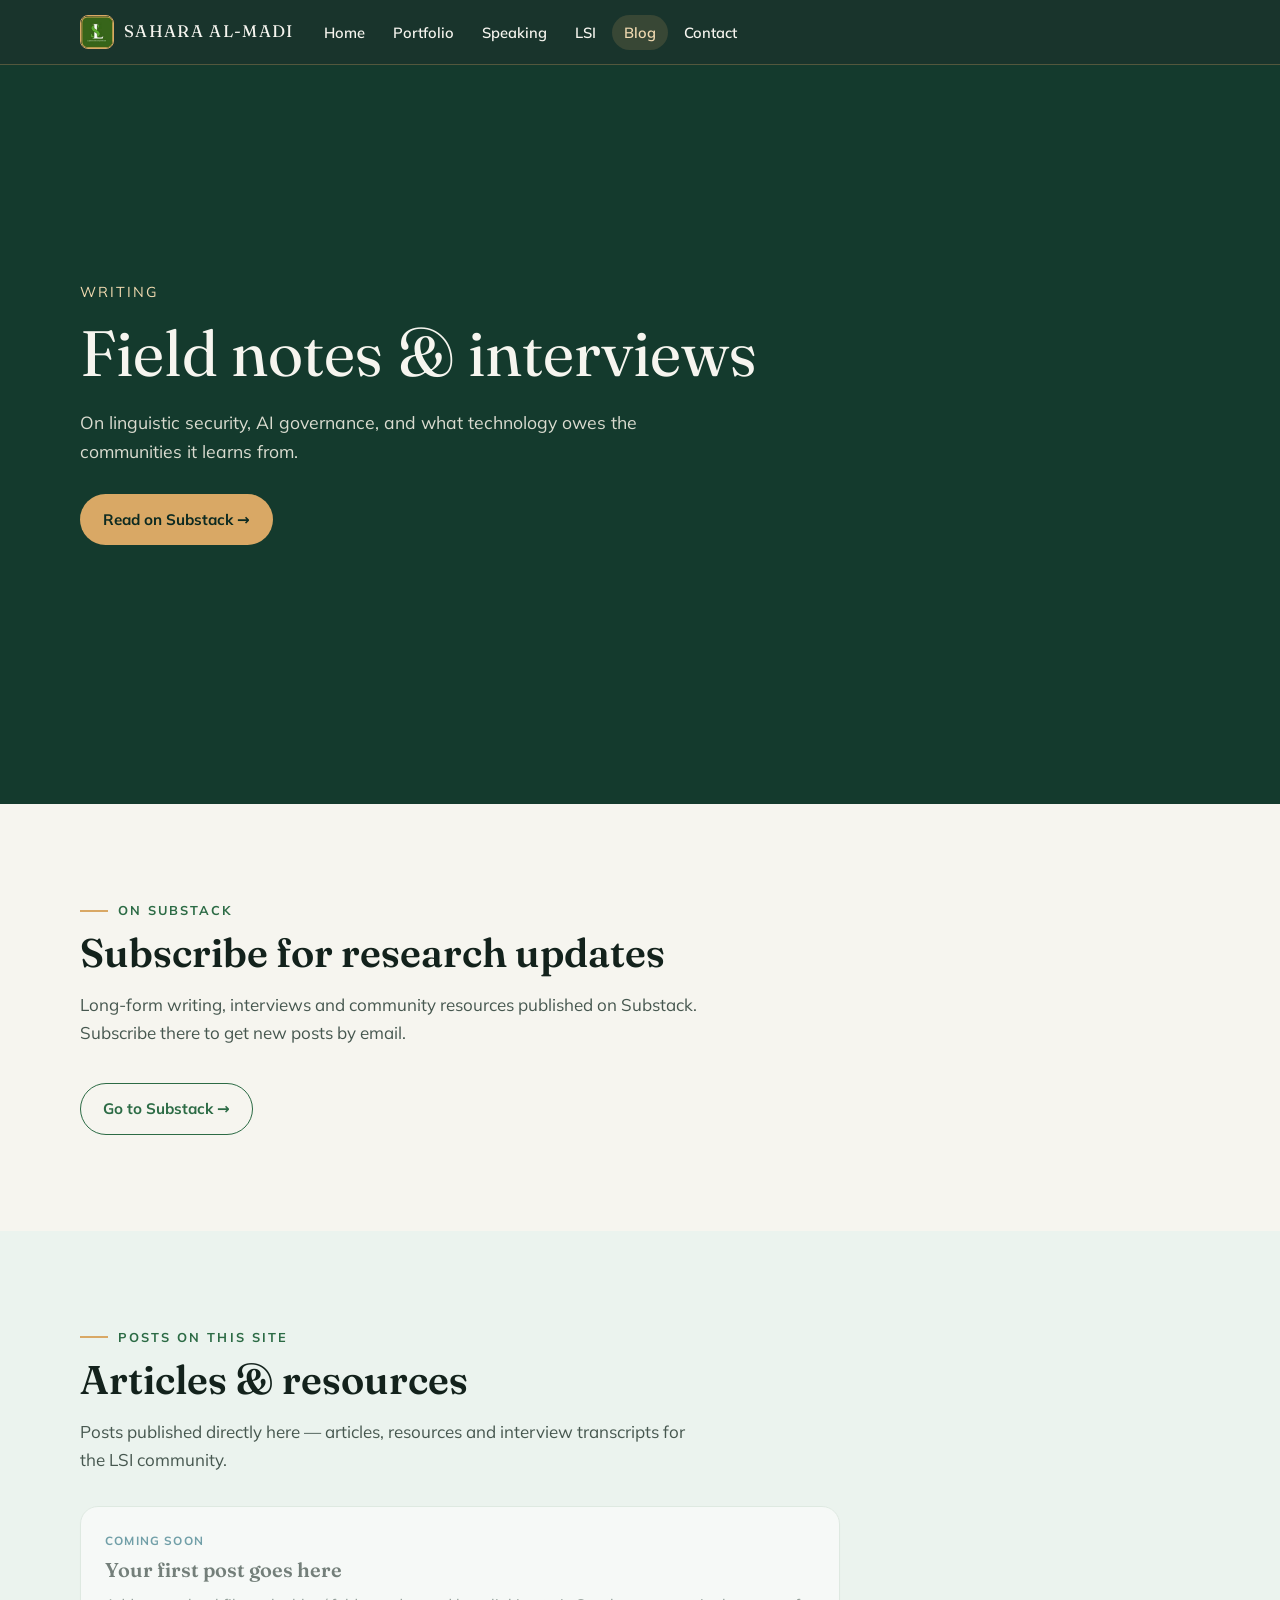
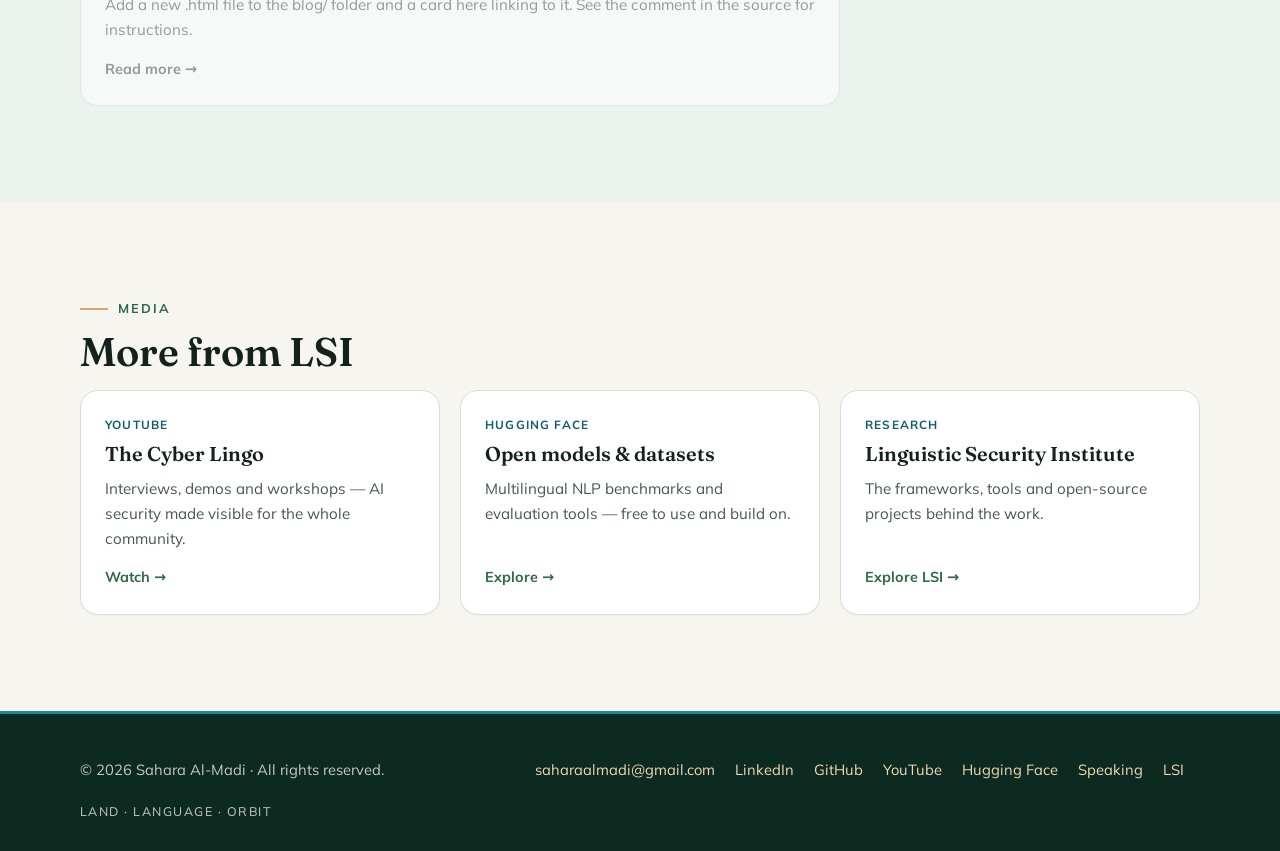
==== blog/index.html @ 93a184b4 "Add files via upload" ====
<!doctype html>
<html lang="en">
<head>
<meta charset="utf-8">
<meta name="viewport" content="width=device-width, initial-scale=1">
<title>Blog — Sahara Al-Madi</title>
<meta name="description" content="Field notes on linguistic security, AI governance, and what technology owes the communities it learns from.">
<link rel="icon" href="../assets/lsi-logo.png">
<link rel="stylesheet" href="../assets/site.css">
<style>body{margin:0;background:#f6f2e7}</style>
</head>
<body>
<div class="sam" lang="en-US" dir="ltr">
<a class="skip" href="#main">Skip to content</a>
<header class="topbar">
  <div class="wrap">
    <a class="brand" href="../index.html"><img src="../assets/lsi-logo.png" alt="" width="34" height="34"><span>Sahara Al-Madi</span></a>
    <nav aria-label="Main"><ul class="nav" id="sam-nav">
      <li><a href="../index.html">Home</a></li>
      <li><a href="../portfolio.html">Portfolio</a></li>
      <li><a href="../speaking.html">Speaking</a></li>
      <li><a href="../lsi.html">LSI</a></li>
      <li><a href="index.html" aria-current="page">Blog</a></li>
      <li><a href="mailto:saharaalmadi@gmail.com">Contact</a></li>
    </ul></nav>
    <div class="tools">
      <button type="button" class="icon-btn menu-btn" data-menu aria-expanded="false" aria-controls="sam-nav"><span>Menu</span></button>
    </div>
  </div>
</header>

<main id="main">
<section class="page-hero" style="background:var(--forest-800);color:var(--cream);padding:clamp(64px,10vw,120px) 0 clamp(48px,7vw,90px)">
  <div class="wrap">
    <p class="eyebrow" style="color:var(--gold-soft);font-size:.9rem;letter-spacing:.14em;text-transform:uppercase;margin-bottom:10px">Writing</p>
    <h1 style="font-size:clamp(2.2rem,6vw,4rem);font-weight:400;margin-bottom:16px">Field notes & interviews</h1>
    <p style="max-width:52ch;color:rgba(246,242,231,.88);font-size:1.1rem">On linguistic security, AI governance, and what technology owes the communities it learns from.</p>
    <div style="margin-top:28px;display:flex;flex-wrap:wrap;gap:12px">
      <a class="btn btn-gold" href="https://substack.com/profile/556362066-sahara-al-madi" target="_blank" rel="noopener">Read on Substack →</a>
    </div>
  </div>
</section>

<section class="block"><div class="wrap">
  <p class="kicker">On Substack</p>
  <h2 class="sec-title">Subscribe for research updates</h2>
  <p class="sec-intro">Long-form writing, interviews and community resources published on Substack. Subscribe there to get new posts by email.</p>
  <a class="btn btn-line" href="https://substack.com/profile/556362066-sahara-al-madi" target="_blank" rel="noopener" style="display:inline-flex">Go to Substack →</a>
</div></section>

<section class="block alt"><div class="wrap">
  <p class="kicker">Posts on this site</p>
  <h2 class="sec-title">Articles & resources</h2>
  <p class="sec-intro" style="margin-bottom:32px">Posts published directly here — articles, resources and interview transcripts for the LSI community.</p>

  <!-- ============================================================
       HOW TO ADD A BLOG POST:
       1. Create a new file in this blog/ folder, e.g. my-post.html
          (copy the template at the bottom of this file as a starting point)
       2. Add a new <article> block below, following the pattern shown
       3. Commit both files to GitHub — the post goes live automatically
       ============================================================ -->

  <div style="display:grid;gap:24px;max-width:760px">

    <!-- EXAMPLE — remove this block when you have real posts -->
    <article class="card" style="opacity:.55;pointer-events:none;user-select:none">
      <div class="tag">Coming soon</div>
      <h3>Your first post goes here</h3>
      <p>Add a new .html file to the blog/ folder and a card here linking to it. See the comment in the source for instructions.</p>
      <span class="more" style="color:var(--text-soft)">Read more →</span>
    </article>

  </div>
</div></section>

<section class="block"><div class="wrap">
  <p class="kicker">Media</p>
  <h2 class="sec-title">More from LSI</h2>
  <div class="grid g3">
    <a class="card" href="https://www.youtube.com/@TheCyberLingo" target="_blank" rel="noopener">
      <div class="tag">YouTube</div>
      <h3>The Cyber Lingo</h3>
      <p>Interviews, demos and workshops — AI security made visible for the whole community.</p>
      <span class="more">Watch →</span>
    </a>
    <a class="card" href="https://huggingface.co/madisahara" target="_blank" rel="noopener">
      <div class="tag">Hugging Face</div>
      <h3>Open models & datasets</h3>
      <p>Multilingual NLP benchmarks and evaluation tools — free to use and build on.</p>
      <span class="more">Explore →</span>
    </a>
    <a class="card" href="../lsi.html">
      <div class="tag">Research</div>
      <h3>Linguistic Security Institute</h3>
      <p>The frameworks, tools and open-source projects behind the work.</p>
      <span class="more">Explore LSI →</span>
    </a>
  </div>
</div></section>
</main>

<footer class="foot"><div class="wrap">
  <div>© <span data-year>2026</span> Sahara Al-Madi · All rights reserved.</div>
  <div>
    <a href="mailto:saharaalmadi@gmail.com">saharaalmadi@gmail.com</a>
    <a href="https://www.linkedin.com/in/madisahara" rel="noopener">LinkedIn</a>
    <a href="https://github.com/bintdamiana" rel="noopener">GitHub</a>
    <a href="https://www.youtube.com/@TheCyberLingo" rel="noopener" target="_blank">YouTube</a>
    <a href="https://huggingface.co/madisahara" rel="noopener" target="_blank">Hugging Face</a>
    <a href="../speaking.html">Speaking</a>
    <a href="../lsi.html">LSI</a>
  </div>
  <div class="place">Land · Language · Orbit</div>
</div></footer>
</div>
<script src="../assets/site.js"></script>
</body>
</html>

<!--
==============================================================
BLOG POST TEMPLATE — copy this into a new file, e.g. blog/my-post-title.html
Then add a card linking to it in the section above.
==============================================================

<!doctype html>
<html lang="en">
<head>
<meta charset="utf-8">
<meta name="viewport" content="width=device-width, initial-scale=1">
<title>YOUR POST TITLE — Sahara Al-Madi</title>
<link rel="icon" href="../assets/lsi-logo.png">
<link rel="stylesheet" href="../assets/site.css">
<style>body{margin:0;background:#f6f2e7}</style>
</head>
<body>
<div class="sam" lang="en-US" dir="ltr">
<header class="topbar">
  <div class="wrap">
    <a class="brand" href="../index.html"><img src="../assets/lsi-logo.png" alt="" width="34" height="34"><span>Sahara Al-Madi</span></a>
    <nav aria-label="Main"><ul class="nav" id="sam-nav">
      <li><a href="../index.html">Home</a></li>
      <li><a href="index.html" aria-current="page">Blog</a></li>
      <li><a href="../lsi.html">LSI</a></li>
      <li><a href="mailto:saharaalmadi@gmail.com">Contact</a></li>
    </ul></nav>
    <div class="tools">
      <button type="button" class="icon-btn menu-btn" data-menu aria-expanded="false" aria-controls="sam-nav"><span>Menu</span></button>
    </div>
  </div>
</header>
<main id="main">
<article style="max-width:720px;margin:0 auto;padding:clamp(48px,8vw,96px) 24px">
  <p class="kicker">CATEGORY (e.g. Linguistic security)</p>
  <h1 style="font-size:clamp(1.8rem,4vw,3rem);font-weight:400;margin-bottom:12px">YOUR POST TITLE</h1>
  <p style="color:var(--text-soft);margin-bottom:48px">MONTH DAY, YEAR · 5 min read</p>

  <p>Your post content goes here. Use regular HTML paragraphs, headings, and lists.</p>

  <h2>A subheading</h2>
  <p>More content...</p>

</article>
</main>
<footer class="foot"><div class="wrap">
  <div>© 2026 Sahara Al-Madi</div>
  <div><a href="../index.html">Home</a><a href="index.html">Blog</a><a href="../lsi.html">LSI</a></div>
</div></footer>
</div>
<script src="../assets/site.js"></script>
</body>
</html>
-->
---- assets/site.css ----
/* =========================================================
   Sahara Al-Madi — site styles
   Everything is scoped under .sam so it can live inside a
   WordPress page without fighting the theme's own CSS.
   ========================================================= */
@import url('https://fonts.googleapis.com/css2?family=Fraunces:opsz,wght@9..144,400;9..144,600&family=Mulish:wght@400;600;700&family=Atkinson+Hyperlegible:wght@400;700&family=Noto+Naskh+Arabic:wght@400;600;700&display=swap');

.sam {
  /* Lush, professional palette drawn from coastal rainforest + golden-hour rock */
  --forest-900: #0d2a21;   /* canopy shadow (header, footer) */
  --forest-800: #143a2d;
  --forest-700: #1d4f3b;
  --moss: #2c6b45;         /* fern: primary accent, AA on white */
  --leaf: #79b05d;
  --ocean-900: #08313f;
  --ocean-700: #0f5c70;    /* deep water: links */
  --ocean-500: #1a8a99;    /* lagoon */
  --sky: #c4e6ec;
  --space: #061420;
  --gold: #d9a865;         /* golden-hour sandstone */
  --gold-soft: #f0d9b0;
  --cream: #f6f5ef;
  --paper: #ffffff;
  --mist: #ebf3ee;
  --ink: #13221c;
  --ink-soft: #46574f;
  --line: #d5e1d8;

  --bg: var(--cream);
  --surface: var(--paper);
  --surface-2: var(--mist);
  --text: var(--ink);
  --text-soft: var(--ink-soft);
  --accent: var(--moss);
  --accent-2: var(--ocean-700);
  --border: var(--line);

  --font-display: 'Fraunces', Georgia, 'Times New Roman', serif;
  --font-body: 'Mulish', system-ui, -apple-system, 'Segoe UI', sans-serif;
  --font-ar: 'Noto Naskh Arabic', 'Geeza Pro', 'Arial', serif;
  --scale: 1;
  --leading: 1.65;
  --tracking: 0;

  font-family: var(--font-body);
  font-size: calc(17px * var(--scale));
  line-height: var(--leading);
  letter-spacing: var(--tracking);
  color: var(--text);
  background: var(--bg);
  -webkit-font-smoothing: antialiased;
  margin: 0;
}
.sam *, .sam *::before, .sam *::after { box-sizing: border-box; }
.sam img { max-width: 100%; height: auto; display: block; }
.sam a { color: var(--accent-2); text-underline-offset: 3px; }
.sam a:hover { color: var(--accent); }
.sam h1, .sam h2, .sam h3, .sam h4 { font-family: var(--font-display); font-weight: 600; line-height: 1.2; margin: 0 0 .5em; color: inherit; letter-spacing: 0; }
.sam p { margin: 0 0 1em; }
.sam ul, .sam ol { margin: 0; padding: 0; }
.sam .wrap { width: min(1120px, 100% - 32px); margin-inline: auto; }
.sam :focus-visible { outline: 3px solid var(--gold); outline-offset: 3px; border-radius: 4px; }
.sam .skip { position: absolute; left: -999px; top: 8px; z-index: 100; background: var(--gold); color: var(--forest-900); padding: 8px 14px; border-radius: 6px; font-weight: 700; }
.sam .skip:focus { left: 12px; }
.sam [hidden] { display: none !important; }
.sam .vh { position: absolute !important; width: 1px; height: 1px; overflow: hidden; clip: rect(0 0 0 0); white-space: nowrap; }

/* ---------- Top bar ---------- */
.sam .topbar { position: sticky; top: 0; z-index: 50; background: rgba(13, 42, 33, .95); backdrop-filter: blur(8px); color: var(--cream); border-bottom: 1px solid rgba(217, 168, 101, .3); }
.sam .topbar .wrap { display: flex; align-items: center; gap: 18px; min-height: 64px; }
.sam .brand { display: flex; align-items: center; gap: 10px; color: var(--cream); text-decoration: none; font-family: var(--font-display); font-size: 1.05rem; letter-spacing: .08em; text-transform: uppercase; white-space: nowrap; }
.sam .brand img { width: 34px; height: 34px; border-radius: 8px; border: 1px solid var(--gold); }
.sam .brand:hover { color: var(--gold-soft); }
.sam .nav { display: flex; gap: 4px; margin-inline-start: auto; list-style: none; }
.sam .nav a { color: var(--cream); text-decoration: none; padding: 8px 12px; border-radius: 999px; font-size: .92rem; font-weight: 600; }
.sam .nav a:hover, .sam .nav a[aria-current="page"] { background: rgba(217, 168, 101, .16); color: var(--gold-soft); }
.sam .tools { display: flex; align-items: center; gap: 8px; }
.sam .lang { display: flex; border: 1px solid rgba(246, 242, 231, .3); border-radius: 999px; overflow: hidden; }
.sam .lang button { background: none; border: 0; color: var(--cream); font: 700 .78rem/1 var(--font-body); padding: 8px 10px; cursor: pointer; letter-spacing: .05em; }
.sam .lang button[aria-pressed="true"] { background: var(--gold); color: var(--forest-900); }
.sam .icon-btn { background: none; border: 1px solid rgba(246, 242, 231, .3); color: var(--cream); border-radius: 999px; padding: 7px 12px; font: 700 .82rem/1 var(--font-body); cursor: pointer; display: inline-flex; align-items: center; gap: 6px; }
.sam .icon-btn:hover { border-color: var(--gold); color: var(--gold-soft); }
.sam .menu-btn { display: none; }

/* ---------- Accessibility panel ---------- */
.sam .a11y-panel { position: fixed; top: 72px; inset-inline-end: 16px; z-index: 60; width: min(340px, calc(100vw - 32px)); background: var(--paper); color: var(--ink); border: 1px solid var(--line); border-radius: 16px; box-shadow: 0 20px 50px rgba(7, 13, 26, .3); padding: 18px; }
.sam .a11y-panel[hidden] { display: none; }
.sam .a11y-panel h2 { font-size: 1.1rem; margin-bottom: 4px; }
.sam .a11y-panel .hint { font-size: .85rem; color: var(--ink-soft); margin-bottom: 12px; }
.sam .a11y-row { display: flex; align-items: center; justify-content: space-between; gap: 12px; padding: 10px 0; border-top: 1px solid var(--line); font-size: .92rem; font-weight: 600; }
.sam .size-btns { display: flex; gap: 4px; }
.sam .size-btns button { width: 36px; height: 32px; border: 1px solid var(--line); background: var(--cream); border-radius: 8px; cursor: pointer; font-weight: 700; color: var(--ink); }
.sam .size-btns button[aria-pressed="true"] { background: var(--forest-700); color: var(--cream); border-color: var(--forest-700); }
.sam .switch { position: relative; width: 46px; height: 26px; border-radius: 999px; border: 0; background: #c6cbbd; cursor: pointer; flex: none; }
.sam .switch::after { content: ""; position: absolute; top: 3px; inset-inline-start: 3px; width: 20px; height: 20px; border-radius: 50%; background: #fff; transition: transform .2s; }
.sam .switch[aria-checked="true"] { background: var(--moss); }
.sam .switch[aria-checked="true"]::after { transform: translateX(20px); }
.sam[dir="rtl"] .switch[aria-checked="true"]::after { transform: translateX(-20px); }
.sam .reset { margin-top: 12px; width: 100%; padding: 10px; border-radius: 10px; border: 1px solid var(--line); background: var(--cream); font-weight: 700; cursor: pointer; color: var(--ink); }

/* ---------- Hero ---------- */
.sam .hero { position: relative; overflow: hidden; color: var(--cream); background:
  radial-gradient(1100px 480px at 85% -10%, rgba(26, 138, 153, .35), transparent 60%),
  linear-gradient(180deg, var(--space) 0%, #0b2333 40%, var(--ocean-900) 66%, var(--forest-800) 100%); }
.sam .hero .stars { position: absolute; inset: 0; background-image:
  radial-gradient(1.5px 1.5px at 12% 18%, #fff 50%, transparent 51%),
  radial-gradient(1px 1px at 28% 8%, #fff 50%, transparent 51%),
  radial-gradient(1.2px 1.2px at 44% 26%, #dfeaff 50%, transparent 51%),
  radial-gradient(1px 1px at 63% 12%, #fff 50%, transparent 51%),
  radial-gradient(1.6px 1.6px at 78% 30%, #fff 50%, transparent 51%),
  radial-gradient(1px 1px at 90% 10%, #cfe 50%, transparent 51%),
  radial-gradient(1px 1px at 6% 40%, #fff 50%, transparent 51%),
  radial-gradient(1.3px 1.3px at 55% 42%, #fff 50%, transparent 51%),
  radial-gradient(1px 1px at 36% 50%, #fff 50%, transparent 51%),
  radial-gradient(1px 1px at 96% 46%, #fff 50%, transparent 51%);
  opacity: .8; animation: sam-twinkle 6s ease-in-out infinite alternate; }
@keyframes sam-twinkle { from { opacity: .45; } to { opacity: .9; } }
.sam .hero .orbit { position: absolute; width: 520px; height: 520px; inset-inline-end: -120px; top: -160px; border: 1px dashed rgba(227, 207, 150, .25); border-radius: 50%; }
.sam .hero .orbit::after { content: ""; position: absolute; width: 10px; height: 10px; border-radius: 50%; background: var(--gold-soft); top: 50%; left: -5px; box-shadow: 0 0 14px var(--gold); animation: sam-orbit 40s linear infinite; transform-origin: 265px 0; }
@keyframes sam-orbit { to { transform: rotate(360deg); } }
.sam .hero .wrap { position: relative; padding: clamp(64px, 11vw, 132px) 0 clamp(150px, 18vw, 220px); }
.sam .hero .eyebrow { font-size: .9rem; letter-spacing: .14em; text-transform: uppercase; color: var(--gold-soft); margin-bottom: 10px; }
.sam .hero h1 { font-size: clamp(2.6rem, 7vw, 4.8rem); font-weight: 400; margin-bottom: 12px; }
.sam .hero .roles { font-size: clamp(1rem, 2.2vw, 1.25rem); color: var(--sky); margin-bottom: 26px; }
.sam .hero .quote { font-family: var(--font-display); font-style: italic; font-size: clamp(1.15rem, 2.4vw, 1.5rem); max-width: 34ch; border-inline-start: 3px solid var(--gold); padding-inline-start: 18px; margin-bottom: 18px; color: #fff; }
.sam .hero .lede { max-width: 60ch; color: rgba(246, 242, 231, .88); margin-bottom: 28px; }
.sam .landscape { position: absolute; bottom: -1px; left: 0; width: 100%; height: clamp(110px, 16vw, 190px); }
.sam .page-hero .wrap { padding: clamp(56px, 8vw, 96px) 0 clamp(120px, 14vw, 170px); }
.sam .page-hero h1 { font-size: clamp(2.2rem, 5vw, 3.6rem); }

/* ---------- Photo hero (home, portfolio) ---------- */
.sam .hero-photo { background: var(--forest-800); }
.sam .hero-bg { position: absolute; inset: 0; width: 100%; height: 100%; object-fit: cover; object-position: center 40%; max-width: none; }
.sam .hero-photo::before { content: ""; position: absolute; inset: 0; background: linear-gradient(90deg, rgba(8, 36, 29, .92) 0%, rgba(8, 36, 29, .72) 45%, rgba(8, 49, 63, .12) 100%); }
.sam[dir="rtl"] .hero-photo::before { background: linear-gradient(270deg, rgba(8, 36, 29, .92) 0%, rgba(8, 36, 29, .72) 45%, rgba(8, 49, 63, .12) 100%); }
.sam .hero-photo::before { z-index: 1; }
.sam .hero-photo .wrap, .sam .hero-photo .landscape { z-index: 2; }
@media (max-width: 940px) { .sam .hero-photo::before { background: linear-gradient(180deg, rgba(8, 36, 29, .55), rgba(8, 36, 29, .9)) !important; } }
.sam.m-contrast .hero-bg, .sam.m-contrast .hero-photo::before, .sam.m-text .hero-photo::before { display: none; }
.sam .hero-grid { display: grid; grid-template-columns: minmax(0, 1.35fr) minmax(0, .8fr); gap: clamp(28px, 5vw, 64px); align-items: center; }
.sam .portrait-wrap { position: relative; justify-self: center; width: min(360px, 100%); }
.sam .portrait-wrap::before { content: ""; position: absolute; inset: -18px; border: 1px dashed rgba(240, 217, 176, .55); border-radius: 50%; transform: rotate(-12deg) scaleY(.9); pointer-events: none; }
.sam .portrait-wrap::after { content: ""; position: absolute; width: 12px; height: 12px; border-radius: 50%; background: var(--gold); box-shadow: 0 0 16px var(--gold); top: 8%; inset-inline-end: 2%; }
.sam .portrait { aspect-ratio: 4 / 5; border-radius: 999px 999px 28px 28px; overflow: hidden; border: 4px solid rgba(240, 217, 176, .75); box-shadow: 0 28px 60px rgba(0, 0, 0, .35); background: var(--forest-700); }
.sam .portrait img { width: 100%; height: 100%; object-fit: cover; object-position: 55% 45%; }
.sam .hero .stat-line { display: flex; flex-wrap: wrap; gap: 8px 20px; margin-top: 26px; font-size: .88rem; color: rgba(246, 245, 239, .82); }
.sam .hero .stat-line span::before { content: "◆"; color: var(--gold); font-size: .6rem; margin-inline-end: 8px; vertical-align: middle; }

/* ---------- Publications (compact list) ---------- */
.sam .pubs { display: grid; gap: 16px; }
.sam .pub { display: grid; grid-template-columns: 6px 1fr auto; gap: 0 22px; align-items: center; background: var(--surface); border: 1px solid var(--border); border-radius: 16px; padding: 22px 24px 22px 0; }
.sam[dir="rtl"] .pub { padding: 22px 0 22px 24px; }
.sam .pub::before { content: ""; align-self: stretch; border-radius: 0 6px 6px 0; background: linear-gradient(var(--moss), var(--ocean-500)); }
.sam[dir="rtl"] .pub::before { border-radius: 6px 0 0 6px; }
.sam .pub .tag { font-size: .74rem; letter-spacing: .1em; text-transform: uppercase; font-weight: 700; color: var(--accent-2); margin-bottom: 6px; }
.sam .pub h3 { font-size: 1.12rem; margin-bottom: 6px; }
.sam .pub p { margin: 0; font-size: .92rem; color: var(--text-soft); }
.sam .pub .actions { display: flex; flex-direction: column; gap: 8px; align-items: stretch; }

/* ---------- Demos ---------- */
.sam .demos { display: grid; grid-template-columns: repeat(auto-fit, minmax(320px, 1fr)); gap: 24px; }
.sam .demo { background: var(--surface); border: 1px solid var(--border); border-radius: 20px; overflow: hidden; display: flex; flex-direction: column; }
.sam .demo .band { position: relative; min-height: 150px; padding: 22px 24px; color: #fff; display: flex; flex-direction: column; justify-content: flex-end; overflow: hidden; }
.sam .demo .band.fw { background: radial-gradient(500px 200px at 90% 0%, rgba(121, 176, 93, .45), transparent 60%), linear-gradient(135deg, var(--forest-900), var(--forest-700) 60%, var(--ocean-700)); }
.sam .demo .band.orbit { background: radial-gradient(420px 220px at 85% 20%, rgba(26, 138, 153, .55), transparent 60%), linear-gradient(160deg, var(--space), var(--ocean-900) 70%, var(--forest-800)); }
.sam .demo .band svg { position: absolute; inset-inline-end: 18px; top: 16px; width: 120px; height: 120px; opacity: .9; }
.sam .demo .band .tag { font-size: .74rem; letter-spacing: .12em; text-transform: uppercase; font-weight: 700; color: var(--gold-soft); margin-bottom: 6px; }
.sam .demo .band h3 { font-size: 1.45rem; margin: 0; max-width: 18ch; }
.sam .demo .body { padding: 22px 24px 24px; display: flex; flex-direction: column; gap: 12px; flex: 1; }
.sam .demo .body p { margin: 0; color: var(--text-soft); font-size: .95rem; }
.sam .demo ul.points { list-style: none; display: grid; gap: 6px; font-size: .92rem; }
.sam .demo ul.points li { padding-inline-start: 20px; position: relative; }
.sam .demo ul.points li::before { content: ""; position: absolute; inset-inline-start: 0; top: .6em; width: 8px; height: 8px; border-radius: 50%; background: var(--ocean-500); }
.sam .demo .note { font-size: .85rem; padding: 10px 12px; border-radius: 10px; background: var(--mist); color: var(--text); }
.sam .demo .btns { margin-top: auto; padding-top: 6px; }
.sam .btn-sm { padding: 9px 16px; font-size: .88rem; }
.sam .btn-solid { background: var(--moss); color: #fff; }
.sam .btn-solid:hover { background: var(--forest-700); color: #fff; }

/* ---------- Buttons ---------- */
.sam .btns { display: flex; flex-wrap: wrap; gap: 12px; }
.sam .btn { display: inline-flex; align-items: center; gap: 8px; padding: 12px 22px; border-radius: 999px; font-weight: 700; text-decoration: none; border: 1.5px solid transparent; font-size: .95rem; cursor: pointer; }
.sam .btn-gold { background: var(--gold); color: var(--forest-900); }
.sam .btn-gold:hover { background: var(--gold-soft); color: var(--forest-900); }
.sam .btn-ghost { border-color: rgba(246, 242, 231, .55); color: var(--cream); }
.sam .btn-ghost:hover { border-color: var(--gold-soft); color: var(--gold-soft); }
.sam .btn-line { border-color: var(--accent); color: var(--accent); }
.sam .btn-line:hover { background: var(--accent); color: #fff; }

/* ---------- Sections ---------- */
.sam section.block { padding: clamp(56px, 8vw, 96px) 0; }
.sam section.alt { background: var(--surface-2); }
.sam .kicker { font-size: .8rem; letter-spacing: .16em; text-transform: uppercase; color: var(--accent); font-weight: 700; margin-bottom: 8px; display: flex; align-items: center; gap: 10px; }
.sam .kicker::before { content: ""; width: 28px; height: 2px; background: var(--gold); }
.sam .sec-title { font-size: clamp(1.7rem, 3.6vw, 2.5rem); margin-bottom: 14px; }
.sam .sec-intro { color: var(--text-soft); max-width: 62ch; margin-bottom: 36px; }

.sam .grid { display: grid; gap: 20px; }
.sam .g2 { grid-template-columns: repeat(auto-fit, minmax(min(100%, 420px), 1fr)); }
.sam .g3 { grid-template-columns: repeat(auto-fit, minmax(300px, 1fr)); }
.sam .g4 { grid-template-columns: repeat(auto-fit, minmax(220px, 1fr)); }

.sam .card { background: var(--surface); border: 1px solid var(--border); border-radius: 18px; box-shadow: 0 1px 2px rgba(13, 42, 33, .04); padding: 24px; position: relative; display: flex; flex-direction: column; text-decoration: none; color: inherit; transition: transform .2s, box-shadow .2s, border-color .2s; }
.sam a.card:hover { transform: translateY(-3px); box-shadow: 0 16px 36px rgba(13, 42, 33, .12); border-color: var(--gold); color: inherit; }
.sam .card .tag { font-size: .74rem; letter-spacing: .1em; text-transform: uppercase; font-weight: 700; color: var(--accent-2); margin-bottom: 8px; }
.sam .card h3 { font-size: 1.25rem; }
.sam .card p { color: var(--text-soft); font-size: .95rem; }
.sam .card .more { margin-top: auto; font-weight: 700; color: var(--accent); font-size: .9rem; }
.sam .card .glyph { width: 46px; height: 46px; border-radius: 12px; display: grid; place-items: center; margin-bottom: 14px; background: linear-gradient(135deg, var(--moss), var(--ocean-500)); color: #fff; }
.sam .card .glyph svg { width: 24px; height: 24px; }
.sam .chips { display: flex; flex-wrap: wrap; gap: 6px; margin-top: 10px; }
.sam .chip { font-size: .75rem; font-weight: 700; padding: 4px 10px; border-radius: 999px; background: var(--mist); color: var(--moss); border: 1px solid var(--border); }

/* contact strip */
.sam .contact-strip { margin-top: 32px; padding: 22px 26px; border-radius: 18px; background: linear-gradient(120deg, var(--forest-800), var(--ocean-700)); color: var(--cream); display: flex; flex-wrap: wrap; align-items: center; justify-content: space-between; gap: 14px; }
.sam .contact-strip a { color: var(--gold-soft); font-weight: 700; }

/* ---------- Engagements list ---------- */
.sam .events { display: grid; gap: 14px; }
.sam .event { display: grid; grid-template-columns: 92px 1fr auto; gap: 18px; align-items: start; background: var(--surface); border: 1px solid var(--border); border-radius: 16px; padding: 18px 20px; }
.sam .event .date { text-align: center; background: var(--forest-800); color: var(--cream); border-radius: 12px; padding: 10px 6px; font-weight: 700; line-height: 1.2; }
.sam .event .date .d { display: block; font-family: var(--font-display); font-size: 1.7rem; }
.sam .event .date .m { font-size: .75rem; letter-spacing: .12em; text-transform: uppercase; color: var(--gold-soft); }
.sam .event .where { font-size: .85rem; color: var(--text-soft); margin-bottom: 4px; }
.sam .event h3 { font-size: 1.12rem; margin-bottom: 6px; }
.sam .event p { font-size: .92rem; color: var(--text-soft); margin: 0; }
.sam .badge { font-size: .7rem; letter-spacing: .1em; text-transform: uppercase; font-weight: 700; padding: 5px 10px; border-radius: 999px; border: 1px solid var(--gold); color: #7d4f17; background: #fbf1e0; white-space: nowrap; }
.sam .badge.past { border-color: var(--border); color: var(--text-soft); background: transparent; }
.sam .event.is-past { opacity: .82; }

/* ---------- Path / timeline ---------- */
.sam .path { list-style: none; position: relative; padding-inline-start: 28px; }
.sam .path::before { content: ""; position: absolute; inset-inline-start: 8px; top: 6px; bottom: 6px; width: 2px; background: linear-gradient(var(--gold), var(--ocean-500)); }
.sam .path li { position: relative; padding: 0 0 26px; }
.sam .path li::before { content: ""; position: absolute; inset-inline-start: -26px; top: 6px; width: 14px; height: 14px; border-radius: 50%; background: var(--gold); border: 3px solid var(--bg); box-shadow: 0 0 0 2px var(--gold); }
.sam .path .when { font-size: .8rem; font-weight: 700; letter-spacing: .08em; text-transform: uppercase; color: var(--accent-2); }
.sam .path strong { display: block; font-family: var(--font-display); font-size: 1.15rem; font-weight: 600; }
.sam .path span.desc { color: var(--text-soft); font-size: .95rem; }

/* ---------- Definition list (More) ---------- */
.sam .facts { display: grid; grid-template-columns: max-content 1fr; gap: 10px 26px; }
.sam .facts dt { font-weight: 700; color: var(--text-soft); font-size: .85rem; text-transform: uppercase; letter-spacing: .08em; padding-top: 3px; }
.sam .facts dd { margin: 0; }

/* ---------- Stat highlight ---------- */
.sam .stats { display: grid; grid-template-columns: repeat(auto-fit, minmax(150px, 1fr)); gap: 14px; margin-top: 18px; }
.sam .stat { background: var(--surface); border: 1px solid var(--border); border-radius: 14px; padding: 16px; }
.sam .stat b { display: block; font-family: var(--font-display); font-size: 1.8rem; color: var(--forest-700); line-height: 1.1; }
.sam .stat span { font-size: .85rem; color: var(--text-soft); }

/* ---------- Poster ---------- */
.sam .poster { border-radius: 18px; overflow: hidden; border: 1px solid var(--border); box-shadow: 0 22px 50px rgba(13, 42, 33, .14); background: var(--surface); }
.sam .poster figcaption { padding: 14px 18px; font-size: .9rem; color: var(--text-soft); display: flex; justify-content: space-between; flex-wrap: wrap; gap: 10px; }

/* ---------- Blog teaser ---------- */
.sam .blog-cta { display: grid; grid-template-columns: 1.3fr 1fr; gap: 28px; align-items: center; }

/* ---------- Footer ---------- */
.sam .foot { background: var(--forest-900); color: rgba(246, 242, 231, .8); padding: 44px 0 30px; border-top: 3px solid var(--ocean-500); font-size: .92rem; }
.sam .foot .wrap { display: flex; flex-wrap: wrap; justify-content: space-between; gap: 18px; align-items: center; }
.sam .foot a { color: var(--gold-soft); text-decoration: none; margin-inline-end: 16px; }
.sam .foot a:hover { text-decoration: underline; color: #fff; }
.sam .foot .place { letter-spacing: .12em; text-transform: uppercase; font-size: .78rem; }

/* ---------- Arabic / RTL ---------- */
.sam[lang="ar"] { --font-body: var(--font-ar); --font-display: var(--font-ar); }
.sam[lang="ar"] .kicker, .sam[lang="ar"] .eyebrow, .sam[lang="ar"] .card .tag, .sam[lang="ar"] .brand { letter-spacing: 0; }
.sam .ltr { direction: ltr; unicode-bidi: isolate; }

/* =========================================================
   Accommodation modes (toggled by classes on .sam)
   ========================================================= */
/* Readable font (Atkinson Hyperlegible, designed for low vision) */
.sam.m-readable { --font-body: 'Atkinson Hyperlegible', Verdana, sans-serif; --font-display: 'Atkinson Hyperlegible', Verdana, sans-serif; --leading: 1.85; --tracking: .02em; }
.sam.m-readable p, .sam.m-readable li { word-spacing: .12em; }
.sam.m-readable[lang="ar"] { --font-body: var(--font-ar); --font-display: var(--font-ar); }

/* High contrast */
.sam.m-contrast { --bg: #000; --surface: #000; --surface-2: #0b0b0b; --text: #fff; --text-soft: #f0f0f0; --accent: #ffd34d; --accent-2: #7fe0ff; --border: #fff; }
.sam.m-contrast .hero, .sam.m-contrast .topbar, .sam.m-contrast .foot, .sam.m-contrast .contact-strip { background: #000 !important; }
.sam.m-contrast .card, .sam.m-contrast .event, .sam.m-contrast .stat { border-width: 2px; }
.sam.m-contrast .chip, .sam.m-contrast .badge { background: #000; color: #ffd34d; border-color: #ffd34d; }
.sam.m-contrast .stat b, .sam.m-contrast .event .date { color: #ffd34d; }
.sam.m-contrast .event .date { background: #000; border: 2px solid #ffd34d; }
.sam.m-contrast a { color: #7fe0ff; text-decoration: underline; }
.sam.m-contrast .btn-gold { background: #ffd34d; color: #000; }
.sam.m-contrast .landscape, .sam.m-contrast .stars, .sam.m-contrast .orbit, .sam.m-contrast .portrait-wrap::before, .sam.m-contrast .portrait-wrap::after { display: none; }
.sam.m-contrast .demo .band { background: #000 !important; border-bottom: 2px solid #fff; }
.sam.m-contrast .pub, .sam.m-contrast .demo { border-width: 2px; }
.sam.m-contrast .demo .note { background: #000; border: 1px solid #fff; }
.sam.m-contrast .btn-solid { background: #ffd34d; color: #000; }

/* Dark (night sky) theme */
.sam.m-dark { --bg: #0b1622; --surface: #102131; --surface-2: #0e1c29; --text: #e8efe6; --text-soft: #b5c4bd; --accent: #9ccc6a; --accent-2: #8fd0e2; --border: #23394a; }
.sam.m-dark .chip { background: #16302a; color: #cfe7b8; }
.sam.m-dark .badge { background: transparent; color: var(--gold-soft); }
.sam.m-dark .stat b { color: var(--gold-soft); }
.sam.m-dark .landscape .near { fill: #0b1622; }
.sam.m-dark .poster { background: #102131; }
.sam.m-dark .demo .note { background: #16302a; }
.sam.m-dark .badge { border-color: var(--gold); }

/* Reduce motion */
.sam.m-calm *, .sam.m-calm *::before, .sam.m-calm *::after { animation: none !important; transition: none !important; scroll-behavior: auto !important; }
@media (prefers-reduced-motion: reduce) {
  .sam *, .sam *::before, .sam *::after { animation: none !important; transition: none !important; }
}

/* Text-only mode: a plain, linear, low-distraction reading view */
.sam.m-text { --bg: #fffdf7; --surface: transparent; --surface-2: transparent; --font-display: var(--font-body); }
.sam.m-text .portrait-wrap, .sam.m-text .demo .band svg, .sam.m-text .deco, .sam.m-text .landscape, .sam.m-text .stars, .sam.m-text .orbit, .sam.m-text .glyph, .sam.m-text .brand img, .sam.m-text .poster img { display: none !important; }
.sam.m-text .hero, .sam.m-text .contact-strip { background: none !important; color: var(--text); }
.sam.m-text .hero .wrap, .sam.m-text .page-hero .wrap { padding: 40px 0 20px; }
.sam.m-text .hero .roles, .sam.m-text .hero .lede, .sam.m-text .hero .quote, .sam.m-text .hero .eyebrow { color: var(--text); }
.sam.m-text .btn-ghost { color: var(--accent-2); border-color: var(--accent-2); }
.sam.m-text .wrap { width: min(72ch, 100% - 32px); }
.sam.m-text .grid { grid-template-columns: 1fr !important; gap: 0; }
.sam.m-text .card, .sam.m-text .event, .sam.m-text .stat { border: 0; border-bottom: 1px solid var(--border); border-radius: 0; padding: 18px 0; box-shadow: none; transform: none; }
.sam.m-text .event { grid-template-columns: 1fr; gap: 4px; }
.sam.m-text .event .date { background: none; color: var(--text); text-align: start; padding: 0; }
.sam.m-text .event .date .d, .sam.m-text .event .date .m { display: inline; font-size: .9rem; color: var(--text); font-family: var(--font-body); margin-inline-end: 6px; }
.sam.m-text .blog-cta, .sam.m-text .hero-grid { grid-template-columns: 1fr; }
.sam.m-text .demo .band { background: none !important; color: var(--text); padding: 18px 0 0; min-height: 0; }
.sam.m-text .demo .band .tag { color: var(--accent-2); }
.sam.m-text .demo, .sam.m-text .pub { border: 0; border-bottom: 1px solid var(--border); border-radius: 0; }
.sam.m-text .demo .body { padding: 10px 0 20px; }
.sam.m-text .pub { grid-template-columns: 1fr; padding: 18px 0; gap: 10px; }
.sam.m-text .pub::before { display: none; }
.sam.m-text .hero .stat-line { color: var(--text); }
.sam.m-text section.block { padding: 36px 0; }
.sam.m-text.m-dark { --bg: #0b1622; }
.sam .text-only-note { display: none; }
.sam.m-text .text-only-note { display: block; padding: 14px 0; border-bottom: 1px solid var(--border); }

/* ---------- Responsive ---------- */
@media (max-width: 940px) {
  .sam .menu-btn { display: inline-flex; }
  .sam .nav { position: absolute; top: 64px; inset-inline: 0; flex-direction: column; background: var(--forest-900); padding: 10px 16px 18px; display: none; }
  .sam .nav.open { display: flex; }
  .sam .tools { margin-inline-start: auto; }
  .sam .blog-cta { grid-template-columns: 1fr; }
  .sam .hero-grid { grid-template-columns: 1fr; }
  .sam .portrait-wrap { order: -1; width: min(230px, 70%); justify-self: start; }
  .sam .pub { grid-template-columns: 6px 1fr; }
  .sam .pub .actions { grid-column: 2; flex-direction: row; flex-wrap: wrap; margin-top: 14px; }
}
@media (max-width: 600px) {
  .sam .brand span { display: none; }
  .sam .lang button { padding: 8px 7px; }
  .sam .icon-btn .lbl { display: none; }
  .sam .event { grid-template-columns: 70px 1fr; }
  .sam .event .badge { grid-column: 2; justify-self: start; }
  .sam .facts { grid-template-columns: 1fr; gap: 2px 0; }
  .sam .facts dd { margin-bottom: 10px; }
}
@media print {
  .sam .topbar, .sam .a11y-panel, .sam .landscape, .sam .stars, .sam .orbit { display: none !important; }
  .sam .hero { background: none !important; color: #000; }
}
.sam .hero-photo .wrap { padding-top: clamp(56px, 8vw, 104px); padding-bottom: clamp(96px, 11vw, 150px); }
@media (max-width: 600px) {
  .sam .demo .band { min-height: 180px; }
  .sam .demo .band svg { width: 64px; height: 64px; top: 14px; }
  .sam .demo .band h3 { font-size: 1.3rem; }
}

/* ---------- Framework (LSI) ---------- */
.sam .definition { font-family: var(--font-display); font-size: clamp(1.4rem, 3vw, 2rem); line-height: 1.35; color: var(--text); max-width: 32ch; margin-bottom: 18px; }
.sam .test-line { font-size: 1.08rem; color: var(--text-soft); max-width: 60ch; }
.sam .sig { margin: 40px 0 0; padding: 26px 30px; border-radius: 18px; background: linear-gradient(120deg, var(--forest-800), var(--ocean-700)); color: #fff; font-family: var(--font-display); font-size: clamp(1.15rem, 2.2vw, 1.45rem); line-height: 1.45; border-inline-start: 5px solid var(--gold); }
.sam .pillar .q { font-weight: 700; color: var(--text); font-size: .98rem; }
.sam .pillar .num { font-family: var(--font-display); font-size: 2.2rem; line-height: 1; color: var(--ocean-500); margin-bottom: 10px; }

/* ---------- Tabs ---------- */
.sam .tabs { display: inline-flex; flex-wrap: wrap; gap: 6px; padding: 6px; border-radius: 999px; background: var(--surface); border: 1px solid var(--border); margin-bottom: 22px; }
.sam .tabs [role="tab"] { border: 0; background: none; padding: 10px 20px; border-radius: 999px; font: 700 .92rem var(--font-body); color: var(--text-soft); cursor: pointer; }
.sam .tabs [role="tab"][aria-selected="true"] { background: var(--moss); color: #fff; }
.sam .tabpanel { background: var(--surface); border: 1px solid var(--border); border-radius: 18px; padding: 28px; max-width: 900px; }
.sam .tabpanel p { font-size: 1.05rem; }
.sam.m-text .tabs { display: none; }
.sam.m-text .tabpanel { display: block !important; border: 0; padding: 0 0 18px; }

/* ---------- Talks, formats, tiers ---------- */
.sam .talk .aud { font-size: .74rem; letter-spacing: .1em; text-transform: uppercase; font-weight: 700; color: var(--accent-2); margin-bottom: 8px; }
.sam .formats { display: flex; flex-wrap: wrap; gap: 10px; margin-top: 10px; }
.sam .formats span { padding: 9px 16px; border-radius: 999px; border: 1px solid var(--border); background: var(--surface); font-weight: 600; font-size: .9rem; }
.sam .tiers { display: grid; grid-template-columns: repeat(auto-fit, minmax(280px, 1fr)); gap: 22px; align-items: stretch; }
.sam .tier { position: relative; background: var(--surface); border: 1px solid var(--border); border-radius: 20px; padding: 28px 26px; display: flex; flex-direction: column; gap: 12px; }
.sam .tier.featured { border: 2px solid var(--moss); box-shadow: 0 20px 44px rgba(13, 42, 33, .12); }
.sam .tier .flag { position: absolute; top: -13px; inset-inline-start: 24px; background: var(--moss); color: #fff; font-size: .72rem; font-weight: 700; letter-spacing: .08em; text-transform: uppercase; padding: 5px 12px; border-radius: 999px; }
.sam .tier h3 { font-size: 1.4rem; margin: 0; }
.sam .tier .price { font-weight: 700; color: var(--ocean-700); font-size: 1rem; }
.sam .tier .for { font-size: .92rem; color: var(--text-soft); margin: 0; }
.sam .tier ul { list-style: none; display: grid; gap: 9px; font-size: .94rem; margin: 6px 0 10px; }
.sam .tier li { position: relative; padding-inline-start: 26px; }
.sam .tier li::before { content: "✓"; position: absolute; inset-inline-start: 0; top: 0; color: var(--moss); font-weight: 700; }
.sam .tier .btn { margin-top: auto; justify-content: center; }
.sam .stages { margin-top: 28px; font-size: .92rem; color: var(--text-soft); }
.sam .stages b { color: var(--text); margin-inline-end: 8px; }

/* ---------- Speaker kit ---------- */
.sam .kit { display: grid; grid-template-columns: repeat(auto-fit, minmax(260px, 1fr)); gap: 20px; }
.sam .copybox { background: var(--surface); border: 1px solid var(--border); border-radius: 16px; padding: 20px 22px; }
.sam .copybox header { display: flex; justify-content: space-between; align-items: center; gap: 12px; margin-bottom: 10px; }
.sam .copybox h3 { font-size: 1.05rem; margin: 0; }
.sam .copybox p { font-size: .94rem; color: var(--text-soft); margin: 0; }
.sam .copy-btn { border: 1px solid var(--border); background: var(--mist); color: var(--moss); border-radius: 999px; padding: 6px 14px; font: 700 .8rem var(--font-body); cursor: pointer; flex: none; }
.sam:not(.js) .copy-btn { display: none; }

/* ---------- Inquiry form ---------- */
.sam .inquiry { display: grid; grid-template-columns: minmax(0, .8fr) minmax(0, 1.4fr); gap: clamp(28px, 5vw, 64px); align-items: start; }
.sam .inquiry-aside { position: sticky; top: 90px; }
.sam form.form { background: var(--surface); border: 1px solid var(--border); border-radius: 20px; padding: clamp(20px, 3vw, 32px); display: grid; gap: 18px; }
.sam .form h3 { font-size: 1.1rem; margin: 6px 0 0; padding-top: 6px; border-top: 1px solid var(--border); }
.sam .form h3:first-child { border-top: 0; padding-top: 0; margin-top: 0; }
.sam .row { display: grid; grid-template-columns: 1fr 1fr; gap: 16px; }
.sam .field { display: grid; gap: 6px; border: 0; margin: 0; padding: 0; min-width: 0; }
.sam .field .lbl { font-weight: 700; font-size: .9rem; padding: 0; }
.sam .field .lbl .req { color: #a3441a; margin-inline-start: 2px; }
.sam .field input[type="text"], .sam .field input[type="email"], .sam .field select, .sam .field textarea {
  width: 100%; font: inherit; font-size: .95rem; color: var(--text); background: var(--bg); border: 1.5px solid var(--border); border-radius: 10px; padding: 11px 12px; }
.sam .field textarea { min-height: 130px; resize: vertical; }
.sam .field input:focus, .sam .field select:focus, .sam .field textarea:focus { outline: none; border-color: var(--ocean-500); box-shadow: 0 0 0 3px rgba(26, 138, 153, .2); }
.sam .opts { display: flex; flex-wrap: wrap; gap: 8px; }
.sam .opts label { display: inline-flex; align-items: center; gap: 8px; padding: 8px 14px; border: 1.5px solid var(--border); border-radius: 999px; font-size: .9rem; cursor: pointer; background: var(--bg); }
.sam .opts label:has(input:checked) { border-color: var(--moss); background: var(--mist); }
.sam .opts input { accent-color: var(--moss); }
.sam .consent { display: flex; gap: 10px; align-items: flex-start; font-size: .9rem; }
.sam .consent input { margin-top: 4px; accent-color: var(--moss); }
.sam .hp { position: absolute !important; left: -9999px; }
.sam .form-status { padding: 14px 16px; border-radius: 12px; font-weight: 600; }
.sam .form-status.ok { background: var(--mist); color: var(--moss); border: 1px solid var(--moss); }
.sam .form-status.err { background: #fdecea; color: #8a2a12; border: 1px solid #e3a395; }
.sam.m-contrast .field input, .sam.m-contrast .field select, .sam.m-contrast .field textarea, .sam.m-contrast .opts label { background: #000; color: #fff; border-color: #fff; }
.sam.m-dark .field input, .sam.m-dark .field select, .sam.m-dark .field textarea, .sam.m-dark .opts label { background: #0b1622; }
.sam.m-contrast .sig, .sam.m-contrast .tier .flag { background: #000; border: 2px solid #ffd34d; }
.sam.m-text .sig { background: none; color: var(--text); padding: 0 0 0 16px; }
.sam.m-text .inquiry { grid-template-columns: 1fr; }
.sam.m-text .inquiry-aside { position: static; }
@media (max-width: 940px) { .sam .inquiry { grid-template-columns: 1fr; } .sam .inquiry-aside { position: static; } }
@media (max-width: 600px) { .sam .row { grid-template-columns: 1fr; } .sam .tabs { border-radius: 16px; } }
---- assets/site.css ----
/* =========================================================
   Sahara Al-Madi — site styles
   Everything is scoped under .sam so it can live inside a
   WordPress page without fighting the theme's own CSS.
   ========================================================= */
@import url('https://fonts.googleapis.com/css2?family=Fraunces:opsz,wght@9..144,400;9..144,600&family=Mulish:wght@400;600;700&family=Atkinson+Hyperlegible:wght@400;700&family=Noto+Naskh+Arabic:wght@400;600;700&display=swap');

.sam {
  /* Lush, professional palette drawn from coastal rainforest + golden-hour rock */
  --forest-900: #0d2a21;   /* canopy shadow (header, footer) */
  --forest-800: #143a2d;
  --forest-700: #1d4f3b;
  --moss: #2c6b45;         /* fern: primary accent, AA on white */
  --leaf: #79b05d;
  --ocean-900: #08313f;
  --ocean-700: #0f5c70;    /* deep water: links */
  --ocean-500: #1a8a99;    /* lagoon */
  --sky: #c4e6ec;
  --space: #061420;
  --gold: #d9a865;         /* golden-hour sandstone */
  --gold-soft: #f0d9b0;
  --cream: #f6f5ef;
  --paper: #ffffff;
  --mist: #ebf3ee;
  --ink: #13221c;
  --ink-soft: #46574f;
  --line: #d5e1d8;

  --bg: var(--cream);
  --surface: var(--paper);
  --surface-2: var(--mist);
  --text: var(--ink);
  --text-soft: var(--ink-soft);
  --accent: var(--moss);
  --accent-2: var(--ocean-700);
  --border: var(--line);

  --font-display: 'Fraunces', Georgia, 'Times New Roman', serif;
  --font-body: 'Mulish', system-ui, -apple-system, 'Segoe UI', sans-serif;
  --font-ar: 'Noto Naskh Arabic', 'Geeza Pro', 'Arial', serif;
  --scale: 1;
  --leading: 1.65;
  --tracking: 0;

  font-family: var(--font-body);
  font-size: calc(17px * var(--scale));
  line-height: var(--leading);
  letter-spacing: var(--tracking);
  color: var(--text);
  background: var(--bg);
  -webkit-font-smoothing: antialiased;
  margin: 0;
}
.sam *, .sam *::before, .sam *::after { box-sizing: border-box; }
.sam img { max-width: 100%; height: auto; display: block; }
.sam a { color: var(--accent-2); text-underline-offset: 3px; }
.sam a:hover { color: var(--accent); }
.sam h1, .sam h2, .sam h3, .sam h4 { font-family: var(--font-display); font-weight: 600; line-height: 1.2; margin: 0 0 .5em; color: inherit; letter-spacing: 0; }
.sam p { margin: 0 0 1em; }
.sam ul, .sam ol { margin: 0; padding: 0; }
.sam .wrap { width: min(1120px, 100% - 32px); margin-inline: auto; }
.sam :focus-visible { outline: 3px solid var(--gold); outline-offset: 3px; border-radius: 4px; }
.sam .skip { position: absolute; left: -999px; top: 8px; z-index: 100; background: var(--gold); color: var(--forest-900); padding: 8px 14px; border-radius: 6px; font-weight: 700; }
.sam .skip:focus { left: 12px; }
.sam [hidden] { display: none !important; }
.sam .vh { position: absolute !important; width: 1px; height: 1px; overflow: hidden; clip: rect(0 0 0 0); white-space: nowrap; }

/* ---------- Top bar ---------- */
.sam .topbar { position: sticky; top: 0; z-index: 50; background: rgba(13, 42, 33, .95); backdrop-filter: blur(8px); color: var(--cream); border-bottom: 1px solid rgba(217, 168, 101, .3); }
.sam .topbar .wrap { display: flex; align-items: center; gap: 18px; min-height: 64px; }
.sam .brand { display: flex; align-items: center; gap: 10px; color: var(--cream); text-decoration: none; font-family: var(--font-display); font-size: 1.05rem; letter-spacing: .08em; text-transform: uppercase; white-space: nowrap; }
.sam .brand img { width: 34px; height: 34px; border-radius: 8px; border: 1px solid var(--gold); }
.sam .brand:hover { color: var(--gold-soft); }
.sam .nav { display: flex; gap: 4px; margin-inline-start: auto; list-style: none; }
.sam .nav a { color: var(--cream); text-decoration: none; padding: 8px 12px; border-radius: 999px; font-size: .92rem; font-weight: 600; }
.sam .nav a:hover, .sam .nav a[aria-current="page"] { background: rgba(217, 168, 101, .16); color: var(--gold-soft); }
.sam .tools { display: flex; align-items: center; gap: 8px; }
.sam .lang { display: flex; border: 1px solid rgba(246, 242, 231, .3); border-radius: 999px; overflow: hidden; }
.sam .lang button { background: none; border: 0; color: var(--cream); font: 700 .78rem/1 var(--font-body); padding: 8px 10px; cursor: pointer; letter-spacing: .05em; }
.sam .lang button[aria-pressed="true"] { background: var(--gold); color: var(--forest-900); }
.sam .icon-btn { background: none; border: 1px solid rgba(246, 242, 231, .3); color: var(--cream); border-radius: 999px; padding: 7px 12px; font: 700 .82rem/1 var(--font-body); cursor: pointer; display: inline-flex; align-items: center; gap: 6px; }
.sam .icon-btn:hover { border-color: var(--gold); color: var(--gold-soft); }
.sam .menu-btn { display: none; }

/* ---------- Accessibility panel ---------- */
.sam .a11y-panel { position: fixed; top: 72px; inset-inline-end: 16px; z-index: 60; width: min(340px, calc(100vw - 32px)); background: var(--paper); color: var(--ink); border: 1px solid var(--line); border-radius: 16px; box-shadow: 0 20px 50px rgba(7, 13, 26, .3); padding: 18px; }
.sam .a11y-panel[hidden] { display: none; }
.sam .a11y-panel h2 { font-size: 1.1rem; margin-bottom: 4px; }
.sam .a11y-panel .hint { font-size: .85rem; color: var(--ink-soft); margin-bottom: 12px; }
.sam .a11y-row { display: flex; align-items: center; justify-content: space-between; gap: 12px; padding: 10px 0; border-top: 1px solid var(--line); font-size: .92rem; font-weight: 600; }
.sam .size-btns { display: flex; gap: 4px; }
.sam .size-btns button { width: 36px; height: 32px; border: 1px solid var(--line); background: var(--cream); border-radius: 8px; cursor: pointer; font-weight: 700; color: var(--ink); }
.sam .size-btns button[aria-pressed="true"] { background: var(--forest-700); color: var(--cream); border-color: var(--forest-700); }
.sam .switch { position: relative; width: 46px; height: 26px; border-radius: 999px; border: 0; background: #c6cbbd; cursor: pointer; flex: none; }
.sam .switch::after { content: ""; position: absolute; top: 3px; inset-inline-start: 3px; width: 20px; height: 20px; border-radius: 50%; background: #fff; transition: transform .2s; }
.sam .switch[aria-checked="true"] { background: var(--moss); }
.sam .switch[aria-checked="true"]::after { transform: translateX(20px); }
.sam[dir="rtl"] .switch[aria-checked="true"]::after { transform: translateX(-20px); }
.sam .reset { margin-top: 12px; width: 100%; padding: 10px; border-radius: 10px; border: 1px solid var(--line); background: var(--cream); font-weight: 700; cursor: pointer; color: var(--ink); }

/* ---------- Hero ---------- */
.sam .hero { position: relative; overflow: hidden; color: var(--cream); background:
  radial-gradient(1100px 480px at 85% -10%, rgba(26, 138, 153, .35), transparent 60%),
  linear-gradient(180deg, var(--space) 0%, #0b2333 40%, var(--ocean-900) 66%, var(--forest-800) 100%); }
.sam .hero .stars { position: absolute; inset: 0; background-image:
  radial-gradient(1.5px 1.5px at 12% 18%, #fff 50%, transparent 51%),
  radial-gradient(1px 1px at 28% 8%, #fff 50%, transparent 51%),
  radial-gradient(1.2px 1.2px at 44% 26%, #dfeaff 50%, transparent 51%),
  radial-gradient(1px 1px at 63% 12%, #fff 50%, transparent 51%),
  radial-gradient(1.6px 1.6px at 78% 30%, #fff 50%, transparent 51%),
  radial-gradient(1px 1px at 90% 10%, #cfe 50%, transparent 51%),
  radial-gradient(1px 1px at 6% 40%, #fff 50%, transparent 51%),
  radial-gradient(1.3px 1.3px at 55% 42%, #fff 50%, transparent 51%),
  radial-gradient(1px 1px at 36% 50%, #fff 50%, transparent 51%),
  radial-gradient(1px 1px at 96% 46%, #fff 50%, transparent 51%);
  opacity: .8; animation: sam-twinkle 6s ease-in-out infinite alternate; }
@keyframes sam-twinkle { from { opacity: .45; } to { opacity: .9; } }
.sam .hero .orbit { position: absolute; width: 520px; height: 520px; inset-inline-end: -120px; top: -160px; border: 1px dashed rgba(227, 207, 150, .25); border-radius: 50%; }
.sam .hero .orbit::after { content: ""; position: absolute; width: 10px; height: 10px; border-radius: 50%; background: var(--gold-soft); top: 50%; left: -5px; box-shadow: 0 0 14px var(--gold); animation: sam-orbit 40s linear infinite; transform-origin: 265px 0; }
@keyframes sam-orbit { to { transform: rotate(360deg); } }
.sam .hero .wrap { position: relative; padding: clamp(64px, 11vw, 132px) 0 clamp(150px, 18vw, 220px); }
.sam .hero .eyebrow { font-size: .9rem; letter-spacing: .14em; text-transform: uppercase; color: var(--gold-soft); margin-bottom: 10px; }
.sam .hero h1 { font-size: clamp(2.6rem, 7vw, 4.8rem); font-weight: 400; margin-bottom: 12px; }
.sam .hero .roles { font-size: clamp(1rem, 2.2vw, 1.25rem); color: var(--sky); margin-bottom: 26px; }
.sam .hero .quote { font-family: var(--font-display); font-style: italic; font-size: clamp(1.15rem, 2.4vw, 1.5rem); max-width: 34ch; border-inline-start: 3px solid var(--gold); padding-inline-start: 18px; margin-bottom: 18px; color: #fff; }
.sam .hero .lede { max-width: 60ch; color: rgba(246, 242, 231, .88); margin-bottom: 28px; }
.sam .landscape { position: absolute; bottom: -1px; left: 0; width: 100%; height: clamp(110px, 16vw, 190px); }
.sam .page-hero .wrap { padding: clamp(56px, 8vw, 96px) 0 clamp(120px, 14vw, 170px); }
.sam .page-hero h1 { font-size: clamp(2.2rem, 5vw, 3.6rem); }

/* ---------- Photo hero (home, portfolio) ---------- */
.sam .hero-photo { background: var(--forest-800); }
.sam .hero-bg { position: absolute; inset: 0; width: 100%; height: 100%; object-fit: cover; object-position: center 40%; max-width: none; }
.sam .hero-photo::before { content: ""; position: absolute; inset: 0; background: linear-gradient(90deg, rgba(8, 36, 29, .92) 0%, rgba(8, 36, 29, .72) 45%, rgba(8, 49, 63, .12) 100%); }
.sam[dir="rtl"] .hero-photo::before { background: linear-gradient(270deg, rgba(8, 36, 29, .92) 0%, rgba(8, 36, 29, .72) 45%, rgba(8, 49, 63, .12) 100%); }
.sam .hero-photo::before { z-index: 1; }
.sam .hero-photo .wrap, .sam .hero-photo .landscape { z-index: 2; }
@media (max-width: 940px) { .sam .hero-photo::before { background: linear-gradient(180deg, rgba(8, 36, 29, .55), rgba(8, 36, 29, .9)) !important; } }
.sam.m-contrast .hero-bg, .sam.m-contrast .hero-photo::before, .sam.m-text .hero-photo::before { display: none; }
.sam .hero-grid { display: grid; grid-template-columns: minmax(0, 1.35fr) minmax(0, .8fr); gap: clamp(28px, 5vw, 64px); align-items: center; }
.sam .portrait-wrap { position: relative; justify-self: center; width: min(360px, 100%); }
.sam .portrait-wrap::before { content: ""; position: absolute; inset: -18px; border: 1px dashed rgba(240, 217, 176, .55); border-radius: 50%; transform: rotate(-12deg) scaleY(.9); pointer-events: none; }
.sam .portrait-wrap::after { content: ""; position: absolute; width: 12px; height: 12px; border-radius: 50%; background: var(--gold); box-shadow: 0 0 16px var(--gold); top: 8%; inset-inline-end: 2%; }
.sam .portrait { aspect-ratio: 4 / 5; border-radius: 999px 999px 28px 28px; overflow: hidden; border: 4px solid rgba(240, 217, 176, .75); box-shadow: 0 28px 60px rgba(0, 0, 0, .35); background: var(--forest-700); }
.sam .portrait img { width: 100%; height: 100%; object-fit: cover; object-position: 55% 45%; }
.sam .hero .stat-line { display: flex; flex-wrap: wrap; gap: 8px 20px; margin-top: 26px; font-size: .88rem; color: rgba(246, 245, 239, .82); }
.sam .hero .stat-line span::before { content: "◆"; color: var(--gold); font-size: .6rem; margin-inline-end: 8px; vertical-align: middle; }

/* ---------- Publications (compact list) ---------- */
.sam .pubs { display: grid; gap: 16px; }
.sam .pub { display: grid; grid-template-columns: 6px 1fr auto; gap: 0 22px; align-items: center; background: var(--surface); border: 1px solid var(--border); border-radius: 16px; padding: 22px 24px 22px 0; }
.sam[dir="rtl"] .pub { padding: 22px 0 22px 24px; }
.sam .pub::before { content: ""; align-self: stretch; border-radius: 0 6px 6px 0; background: linear-gradient(var(--moss), var(--ocean-500)); }
.sam[dir="rtl"] .pub::before { border-radius: 6px 0 0 6px; }
.sam .pub .tag { font-size: .74rem; letter-spacing: .1em; text-transform: uppercase; font-weight: 700; color: var(--accent-2); margin-bottom: 6px; }
.sam .pub h3 { font-size: 1.12rem; margin-bottom: 6px; }
.sam .pub p { margin: 0; font-size: .92rem; color: var(--text-soft); }
.sam .pub .actions { display: flex; flex-direction: column; gap: 8px; align-items: stretch; }

/* ---------- Demos ---------- */
.sam .demos { display: grid; grid-template-columns: repeat(auto-fit, minmax(320px, 1fr)); gap: 24px; }
.sam .demo { background: var(--surface); border: 1px solid var(--border); border-radius: 20px; overflow: hidden; display: flex; flex-direction: column; }
.sam .demo .band { position: relative; min-height: 150px; padding: 22px 24px; color: #fff; display: flex; flex-direction: column; justify-content: flex-end; overflow: hidden; }
.sam .demo .band.fw { background: radial-gradient(500px 200px at 90% 0%, rgba(121, 176, 93, .45), transparent 60%), linear-gradient(135deg, var(--forest-900), var(--forest-700) 60%, var(--ocean-700)); }
.sam .demo .band.orbit { background: radial-gradient(420px 220px at 85% 20%, rgba(26, 138, 153, .55), transparent 60%), linear-gradient(160deg, var(--space), var(--ocean-900) 70%, var(--forest-800)); }
.sam .demo .band svg { position: absolute; inset-inline-end: 18px; top: 16px; width: 120px; height: 120px; opacity: .9; }
.sam .demo .band .tag { font-size: .74rem; letter-spacing: .12em; text-transform: uppercase; font-weight: 700; color: var(--gold-soft); margin-bottom: 6px; }
.sam .demo .band h3 { font-size: 1.45rem; margin: 0; max-width: 18ch; }
.sam .demo .body { padding: 22px 24px 24px; display: flex; flex-direction: column; gap: 12px; flex: 1; }
.sam .demo .body p { margin: 0; color: var(--text-soft); font-size: .95rem; }
.sam .demo ul.points { list-style: none; display: grid; gap: 6px; font-size: .92rem; }
.sam .demo ul.points li { padding-inline-start: 20px; position: relative; }
.sam .demo ul.points li::before { content: ""; position: absolute; inset-inline-start: 0; top: .6em; width: 8px; height: 8px; border-radius: 50%; background: var(--ocean-500); }
.sam .demo .note { font-size: .85rem; padding: 10px 12px; border-radius: 10px; background: var(--mist); color: var(--text); }
.sam .demo .btns { margin-top: auto; padding-top: 6px; }
.sam .btn-sm { padding: 9px 16px; font-size: .88rem; }
.sam .btn-solid { background: var(--moss); color: #fff; }
.sam .btn-solid:hover { background: var(--forest-700); color: #fff; }

/* ---------- Buttons ---------- */
.sam .btns { display: flex; flex-wrap: wrap; gap: 12px; }
.sam .btn { display: inline-flex; align-items: center; gap: 8px; padding: 12px 22px; border-radius: 999px; font-weight: 700; text-decoration: none; border: 1.5px solid transparent; font-size: .95rem; cursor: pointer; }
.sam .btn-gold { background: var(--gold); color: var(--forest-900); }
.sam .btn-gold:hover { background: var(--gold-soft); color: var(--forest-900); }
.sam .btn-ghost { border-color: rgba(246, 242, 231, .55); color: var(--cream); }
.sam .btn-ghost:hover { border-color: var(--gold-soft); color: var(--gold-soft); }
.sam .btn-line { border-color: var(--accent); color: var(--accent); }
.sam .btn-line:hover { background: var(--accent); color: #fff; }

/* ---------- Sections ---------- */
.sam section.block { padding: clamp(56px, 8vw, 96px) 0; }
.sam section.alt { background: var(--surface-2); }
.sam .kicker { font-size: .8rem; letter-spacing: .16em; text-transform: uppercase; color: var(--accent); font-weight: 700; margin-bottom: 8px; display: flex; align-items: center; gap: 10px; }
.sam .kicker::before { content: ""; width: 28px; height: 2px; background: var(--gold); }
.sam .sec-title { font-size: clamp(1.7rem, 3.6vw, 2.5rem); margin-bottom: 14px; }
.sam .sec-intro { color: var(--text-soft); max-width: 62ch; margin-bottom: 36px; }

.sam .grid { display: grid; gap: 20px; }
.sam .g2 { grid-template-columns: repeat(auto-fit, minmax(min(100%, 420px), 1fr)); }
.sam .g3 { grid-template-columns: repeat(auto-fit, minmax(300px, 1fr)); }
.sam .g4 { grid-template-columns: repeat(auto-fit, minmax(220px, 1fr)); }

.sam .card { background: var(--surface); border: 1px solid var(--border); border-radius: 18px; box-shadow: 0 1px 2px rgba(13, 42, 33, .04); padding: 24px; position: relative; display: flex; flex-direction: column; text-decoration: none; color: inherit; transition: transform .2s, box-shadow .2s, border-color .2s; }
.sam a.card:hover { transform: translateY(-3px); box-shadow: 0 16px 36px rgba(13, 42, 33, .12); border-color: var(--gold); color: inherit; }
.sam .card .tag { font-size: .74rem; letter-spacing: .1em; text-transform: uppercase; font-weight: 700; color: var(--accent-2); margin-bottom: 8px; }
.sam .card h3 { font-size: 1.25rem; }
.sam .card p { color: var(--text-soft); font-size: .95rem; }
.sam .card .more { margin-top: auto; font-weight: 700; color: var(--accent); font-size: .9rem; }
.sam .card .glyph { width: 46px; height: 46px; border-radius: 12px; display: grid; place-items: center; margin-bottom: 14px; background: linear-gradient(135deg, var(--moss), var(--ocean-500)); color: #fff; }
.sam .card .glyph svg { width: 24px; height: 24px; }
.sam .chips { display: flex; flex-wrap: wrap; gap: 6px; margin-top: 10px; }
.sam .chip { font-size: .75rem; font-weight: 700; padding: 4px 10px; border-radius: 999px; background: var(--mist); color: var(--moss); border: 1px solid var(--border); }

/* contact strip */
.sam .contact-strip { margin-top: 32px; padding: 22px 26px; border-radius: 18px; background: linear-gradient(120deg, var(--forest-800), var(--ocean-700)); color: var(--cream); display: flex; flex-wrap: wrap; align-items: center; justify-content: space-between; gap: 14px; }
.sam .contact-strip a { color: var(--gold-soft); font-weight: 700; }

/* ---------- Engagements list ---------- */
.sam .events { display: grid; gap: 14px; }
.sam .event { display: grid; grid-template-columns: 92px 1fr auto; gap: 18px; align-items: start; background: var(--surface); border: 1px solid var(--border); border-radius: 16px; padding: 18px 20px; }
.sam .event .date { text-align: center; background: var(--forest-800); color: var(--cream); border-radius: 12px; padding: 10px 6px; font-weight: 700; line-height: 1.2; }
.sam .event .date .d { display: block; font-family: var(--font-display); font-size: 1.7rem; }
.sam .event .date .m { font-size: .75rem; letter-spacing: .12em; text-transform: uppercase; color: var(--gold-soft); }
.sam .event .where { font-size: .85rem; color: var(--text-soft); margin-bottom: 4px; }
.sam .event h3 { font-size: 1.12rem; margin-bottom: 6px; }
.sam .event p { font-size: .92rem; color: var(--text-soft); margin: 0; }
.sam .badge { font-size: .7rem; letter-spacing: .1em; text-transform: uppercase; font-weight: 700; padding: 5px 10px; border-radius: 999px; border: 1px solid var(--gold); color: #7d4f17; background: #fbf1e0; white-space: nowrap; }
.sam .badge.past { border-color: var(--border); color: var(--text-soft); background: transparent; }
.sam .event.is-past { opacity: .82; }

/* ---------- Path / timeline ---------- */
.sam .path { list-style: none; position: relative; padding-inline-start: 28px; }
.sam .path::before { content: ""; position: absolute; inset-inline-start: 8px; top: 6px; bottom: 6px; width: 2px; background: linear-gradient(var(--gold), var(--ocean-500)); }
.sam .path li { position: relative; padding: 0 0 26px; }
.sam .path li::before { content: ""; position: absolute; inset-inline-start: -26px; top: 6px; width: 14px; height: 14px; border-radius: 50%; background: var(--gold); border: 3px solid var(--bg); box-shadow: 0 0 0 2px var(--gold); }
.sam .path .when { font-size: .8rem; font-weight: 700; letter-spacing: .08em; text-transform: uppercase; color: var(--accent-2); }
.sam .path strong { display: block; font-family: var(--font-display); font-size: 1.15rem; font-weight: 600; }
.sam .path span.desc { color: var(--text-soft); font-size: .95rem; }

/* ---------- Definition list (More) ---------- */
.sam .facts { display: grid; grid-template-columns: max-content 1fr; gap: 10px 26px; }
.sam .facts dt { font-weight: 700; color: var(--text-soft); font-size: .85rem; text-transform: uppercase; letter-spacing: .08em; padding-top: 3px; }
.sam .facts dd { margin: 0; }

/* ---------- Stat highlight ---------- */
.sam .stats { display: grid; grid-template-columns: repeat(auto-fit, minmax(150px, 1fr)); gap: 14px; margin-top: 18px; }
.sam .stat { background: var(--surface); border: 1px solid var(--border); border-radius: 14px; padding: 16px; }
.sam .stat b { display: block; font-family: var(--font-display); font-size: 1.8rem; color: var(--forest-700); line-height: 1.1; }
.sam .stat span { font-size: .85rem; color: var(--text-soft); }

/* ---------- Poster ---------- */
.sam .poster { border-radius: 18px; overflow: hidden; border: 1px solid var(--border); box-shadow: 0 22px 50px rgba(13, 42, 33, .14); background: var(--surface); }
.sam .poster figcaption { padding: 14px 18px; font-size: .9rem; color: var(--text-soft); display: flex; justify-content: space-between; flex-wrap: wrap; gap: 10px; }

/* ---------- Blog teaser ---------- */
.sam .blog-cta { display: grid; grid-template-columns: 1.3fr 1fr; gap: 28px; align-items: center; }

/* ---------- Footer ---------- */
.sam .foot { background: var(--forest-900); color: rgba(246, 242, 231, .8); padding: 44px 0 30px; border-top: 3px solid var(--ocean-500); font-size: .92rem; }
.sam .foot .wrap { display: flex; flex-wrap: wrap; justify-content: space-between; gap: 18px; align-items: center; }
.sam .foot a { color: var(--gold-soft); text-decoration: none; margin-inline-end: 16px; }
.sam .foot a:hover { text-decoration: underline; color: #fff; }
.sam .foot .place { letter-spacing: .12em; text-transform: uppercase; font-size: .78rem; }

/* ---------- Arabic / RTL ---------- */
.sam[lang="ar"] { --font-body: var(--font-ar); --font-display: var(--font-ar); }
.sam[lang="ar"] .kicker, .sam[lang="ar"] .eyebrow, .sam[lang="ar"] .card .tag, .sam[lang="ar"] .brand { letter-spacing: 0; }
.sam .ltr { direction: ltr; unicode-bidi: isolate; }

/* =========================================================
   Accommodation modes (toggled by classes on .sam)
   ========================================================= */
/* Readable font (Atkinson Hyperlegible, designed for low vision) */
.sam.m-readable { --font-body: 'Atkinson Hyperlegible', Verdana, sans-serif; --font-display: 'Atkinson Hyperlegible', Verdana, sans-serif; --leading: 1.85; --tracking: .02em; }
.sam.m-readable p, .sam.m-readable li { word-spacing: .12em; }
.sam.m-readable[lang="ar"] { --font-body: var(--font-ar); --font-display: var(--font-ar); }

/* High contrast */
.sam.m-contrast { --bg: #000; --surface: #000; --surface-2: #0b0b0b; --text: #fff; --text-soft: #f0f0f0; --accent: #ffd34d; --accent-2: #7fe0ff; --border: #fff; }
.sam.m-contrast .hero, .sam.m-contrast .topbar, .sam.m-contrast .foot, .sam.m-contrast .contact-strip { background: #000 !important; }
.sam.m-contrast .card, .sam.m-contrast .event, .sam.m-contrast .stat { border-width: 2px; }
.sam.m-contrast .chip, .sam.m-contrast .badge { background: #000; color: #ffd34d; border-color: #ffd34d; }
.sam.m-contrast .stat b, .sam.m-contrast .event .date { color: #ffd34d; }
.sam.m-contrast .event .date { background: #000; border: 2px solid #ffd34d; }
.sam.m-contrast a { color: #7fe0ff; text-decoration: underline; }
.sam.m-contrast .btn-gold { background: #ffd34d; color: #000; }
.sam.m-contrast .landscape, .sam.m-contrast .stars, .sam.m-contrast .orbit, .sam.m-contrast .portrait-wrap::before, .sam.m-contrast .portrait-wrap::after { display: none; }
.sam.m-contrast .demo .band { background: #000 !important; border-bottom: 2px solid #fff; }
.sam.m-contrast .pub, .sam.m-contrast .demo { border-width: 2px; }
.sam.m-contrast .demo .note { background: #000; border: 1px solid #fff; }
.sam.m-contrast .btn-solid { background: #ffd34d; color: #000; }

/* Dark (night sky) theme */
.sam.m-dark { --bg: #0b1622; --surface: #102131; --surface-2: #0e1c29; --text: #e8efe6; --text-soft: #b5c4bd; --accent: #9ccc6a; --accent-2: #8fd0e2; --border: #23394a; }
.sam.m-dark .chip { background: #16302a; color: #cfe7b8; }
.sam.m-dark .badge { background: transparent; color: var(--gold-soft); }
.sam.m-dark .stat b { color: var(--gold-soft); }
.sam.m-dark .landscape .near { fill: #0b1622; }
.sam.m-dark .poster { background: #102131; }
.sam.m-dark .demo .note { background: #16302a; }
.sam.m-dark .badge { border-color: var(--gold); }

/* Reduce motion */
.sam.m-calm *, .sam.m-calm *::before, .sam.m-calm *::after { animation: none !important; transition: none !important; scroll-behavior: auto !important; }
@media (prefers-reduced-motion: reduce) {
  .sam *, .sam *::before, .sam *::after { animation: none !important; transition: none !important; }
}

/* Text-only mode: a plain, linear, low-distraction reading view */
.sam.m-text { --bg: #fffdf7; --surface: transparent; --surface-2: transparent; --font-display: var(--font-body); }
.sam.m-text .portrait-wrap, .sam.m-text .demo .band svg, .sam.m-text .deco, .sam.m-text .landscape, .sam.m-text .stars, .sam.m-text .orbit, .sam.m-text .glyph, .sam.m-text .brand img, .sam.m-text .poster img { display: none !important; }
.sam.m-text .hero, .sam.m-text .contact-strip { background: none !important; color: var(--text); }
.sam.m-text .hero .wrap, .sam.m-text .page-hero .wrap { padding: 40px 0 20px; }
.sam.m-text .hero .roles, .sam.m-text .hero .lede, .sam.m-text .hero .quote, .sam.m-text .hero .eyebrow { color: var(--text); }
.sam.m-text .btn-ghost { color: var(--accent-2); border-color: var(--accent-2); }
.sam.m-text .wrap { width: min(72ch, 100% - 32px); }
.sam.m-text .grid { grid-template-columns: 1fr !important; gap: 0; }
.sam.m-text .card, .sam.m-text .event, .sam.m-text .stat { border: 0; border-bottom: 1px solid var(--border); border-radius: 0; padding: 18px 0; box-shadow: none; transform: none; }
.sam.m-text .event { grid-template-columns: 1fr; gap: 4px; }
.sam.m-text .event .date { background: none; color: var(--text); text-align: start; padding: 0; }
.sam.m-text .event .date .d, .sam.m-text .event .date .m { display: inline; font-size: .9rem; color: var(--text); font-family: var(--font-body); margin-inline-end: 6px; }
.sam.m-text .blog-cta, .sam.m-text .hero-grid { grid-template-columns: 1fr; }
.sam.m-text .demo .band { background: none !important; color: var(--text); padding: 18px 0 0; min-height: 0; }
.sam.m-text .demo .band .tag { color: var(--accent-2); }
.sam.m-text .demo, .sam.m-text .pub { border: 0; border-bottom: 1px solid var(--border); border-radius: 0; }
.sam.m-text .demo .body { padding: 10px 0 20px; }
.sam.m-text .pub { grid-template-columns: 1fr; padding: 18px 0; gap: 10px; }
.sam.m-text .pub::before { display: none; }
.sam.m-text .hero .stat-line { color: var(--text); }
.sam.m-text section.block { padding: 36px 0; }
.sam.m-text.m-dark { --bg: #0b1622; }
.sam .text-only-note { display: none; }
.sam.m-text .text-only-note { display: block; padding: 14px 0; border-bottom: 1px solid var(--border); }

/* ---------- Responsive ---------- */
@media (max-width: 940px) {
  .sam .menu-btn { display: inline-flex; }
  .sam .nav { position: absolute; top: 64px; inset-inline: 0; flex-direction: column; background: var(--forest-900); padding: 10px 16px 18px; display: none; }
  .sam .nav.open { display: flex; }
  .sam .tools { margin-inline-start: auto; }
  .sam .blog-cta { grid-template-columns: 1fr; }
  .sam .hero-grid { grid-template-columns: 1fr; }
  .sam .portrait-wrap { order: -1; width: min(230px, 70%); justify-self: start; }
  .sam .pub { grid-template-columns: 6px 1fr; }
  .sam .pub .actions { grid-column: 2; flex-direction: row; flex-wrap: wrap; margin-top: 14px; }
}
@media (max-width: 600px) {
  .sam .brand span { display: none; }
  .sam .lang button { padding: 8px 7px; }
  .sam .icon-btn .lbl { display: none; }
  .sam .event { grid-template-columns: 70px 1fr; }
  .sam .event .badge { grid-column: 2; justify-self: start; }
  .sam .facts { grid-template-columns: 1fr; gap: 2px 0; }
  .sam .facts dd { margin-bottom: 10px; }
}
@media print {
  .sam .topbar, .sam .a11y-panel, .sam .landscape, .sam .stars, .sam .orbit { display: none !important; }
  .sam .hero { background: none !important; color: #000; }
}
.sam .hero-photo .wrap { padding-top: clamp(56px, 8vw, 104px); padding-bottom: clamp(96px, 11vw, 150px); }
@media (max-width: 600px) {
  .sam .demo .band { min-height: 180px; }
  .sam .demo .band svg { width: 64px; height: 64px; top: 14px; }
  .sam .demo .band h3 { font-size: 1.3rem; }
}

/* ---------- Framework (LSI) ---------- */
.sam .definition { font-family: var(--font-display); font-size: clamp(1.4rem, 3vw, 2rem); line-height: 1.35; color: var(--text); max-width: 32ch; margin-bottom: 18px; }
.sam .test-line { font-size: 1.08rem; color: var(--text-soft); max-width: 60ch; }
.sam .sig { margin: 40px 0 0; padding: 26px 30px; border-radius: 18px; background: linear-gradient(120deg, var(--forest-800), var(--ocean-700)); color: #fff; font-family: var(--font-display); font-size: clamp(1.15rem, 2.2vw, 1.45rem); line-height: 1.45; border-inline-start: 5px solid var(--gold); }
.sam .pillar .q { font-weight: 700; color: var(--text); font-size: .98rem; }
.sam .pillar .num { font-family: var(--font-display); font-size: 2.2rem; line-height: 1; color: var(--ocean-500); margin-bottom: 10px; }

/* ---------- Tabs ---------- */
.sam .tabs { display: inline-flex; flex-wrap: wrap; gap: 6px; padding: 6px; border-radius: 999px; background: var(--surface); border: 1px solid var(--border); margin-bottom: 22px; }
.sam .tabs [role="tab"] { border: 0; background: none; padding: 10px 20px; border-radius: 999px; font: 700 .92rem var(--font-body); color: var(--text-soft); cursor: pointer; }
.sam .tabs [role="tab"][aria-selected="true"] { background: var(--moss); color: #fff; }
.sam .tabpanel { background: var(--surface); border: 1px solid var(--border); border-radius: 18px; padding: 28px; max-width: 900px; }
.sam .tabpanel p { font-size: 1.05rem; }
.sam.m-text .tabs { display: none; }
.sam.m-text .tabpanel { display: block !important; border: 0; padding: 0 0 18px; }

/* ---------- Talks, formats, tiers ---------- */
.sam .talk .aud { font-size: .74rem; letter-spacing: .1em; text-transform: uppercase; font-weight: 700; color: var(--accent-2); margin-bottom: 8px; }
.sam .formats { display: flex; flex-wrap: wrap; gap: 10px; margin-top: 10px; }
.sam .formats span { padding: 9px 16px; border-radius: 999px; border: 1px solid var(--border); background: var(--surface); font-weight: 600; font-size: .9rem; }
.sam .tiers { display: grid; grid-template-columns: repeat(auto-fit, minmax(280px, 1fr)); gap: 22px; align-items: stretch; }
.sam .tier { position: relative; background: var(--surface); border: 1px solid var(--border); border-radius: 20px; padding: 28px 26px; display: flex; flex-direction: column; gap: 12px; }
.sam .tier.featured { border: 2px solid var(--moss); box-shadow: 0 20px 44px rgba(13, 42, 33, .12); }
.sam .tier .flag { position: absolute; top: -13px; inset-inline-start: 24px; background: var(--moss); color: #fff; font-size: .72rem; font-weight: 700; letter-spacing: .08em; text-transform: uppercase; padding: 5px 12px; border-radius: 999px; }
.sam .tier h3 { font-size: 1.4rem; margin: 0; }
.sam .tier .price { font-weight: 700; color: var(--ocean-700); font-size: 1rem; }
.sam .tier .for { font-size: .92rem; color: var(--text-soft); margin: 0; }
.sam .tier ul { list-style: none; display: grid; gap: 9px; font-size: .94rem; margin: 6px 0 10px; }
.sam .tier li { position: relative; padding-inline-start: 26px; }
.sam .tier li::before { content: "✓"; position: absolute; inset-inline-start: 0; top: 0; color: var(--moss); font-weight: 700; }
.sam .tier .btn { margin-top: auto; justify-content: center; }
.sam .stages { margin-top: 28px; font-size: .92rem; color: var(--text-soft); }
.sam .stages b { color: var(--text); margin-inline-end: 8px; }

/* ---------- Speaker kit ---------- */
.sam .kit { display: grid; grid-template-columns: repeat(auto-fit, minmax(260px, 1fr)); gap: 20px; }
.sam .copybox { background: var(--surface); border: 1px solid var(--border); border-radius: 16px; padding: 20px 22px; }
.sam .copybox header { display: flex; justify-content: space-between; align-items: center; gap: 12px; margin-bottom: 10px; }
.sam .copybox h3 { font-size: 1.05rem; margin: 0; }
.sam .copybox p { font-size: .94rem; color: var(--text-soft); margin: 0; }
.sam .copy-btn { border: 1px solid var(--border); background: var(--mist); color: var(--moss); border-radius: 999px; padding: 6px 14px; font: 700 .8rem var(--font-body); cursor: pointer; flex: none; }
.sam:not(.js) .copy-btn { display: none; }

/* ---------- Inquiry form ---------- */
.sam .inquiry { display: grid; grid-template-columns: minmax(0, .8fr) minmax(0, 1.4fr); gap: clamp(28px, 5vw, 64px); align-items: start; }
.sam .inquiry-aside { position: sticky; top: 90px; }
.sam form.form { background: var(--surface); border: 1px solid var(--border); border-radius: 20px; padding: clamp(20px, 3vw, 32px); display: grid; gap: 18px; }
.sam .form h3 { font-size: 1.1rem; margin: 6px 0 0; padding-top: 6px; border-top: 1px solid var(--border); }
.sam .form h3:first-child { border-top: 0; padding-top: 0; margin-top: 0; }
.sam .row { display: grid; grid-template-columns: 1fr 1fr; gap: 16px; }
.sam .field { display: grid; gap: 6px; border: 0; margin: 0; padding: 0; min-width: 0; }
.sam .field .lbl { font-weight: 700; font-size: .9rem; padding: 0; }
.sam .field .lbl .req { color: #a3441a; margin-inline-start: 2px; }
.sam .field input[type="text"], .sam .field input[type="email"], .sam .field select, .sam .field textarea {
  width: 100%; font: inherit; font-size: .95rem; color: var(--text); background: var(--bg); border: 1.5px solid var(--border); border-radius: 10px; padding: 11px 12px; }
.sam .field textarea { min-height: 130px; resize: vertical; }
.sam .field input:focus, .sam .field select:focus, .sam .field textarea:focus { outline: none; border-color: var(--ocean-500); box-shadow: 0 0 0 3px rgba(26, 138, 153, .2); }
.sam .opts { display: flex; flex-wrap: wrap; gap: 8px; }
.sam .opts label { display: inline-flex; align-items: center; gap: 8px; padding: 8px 14px; border: 1.5px solid var(--border); border-radius: 999px; font-size: .9rem; cursor: pointer; background: var(--bg); }
.sam .opts label:has(input:checked) { border-color: var(--moss); background: var(--mist); }
.sam .opts input { accent-color: var(--moss); }
.sam .consent { display: flex; gap: 10px; align-items: flex-start; font-size: .9rem; }
.sam .consent input { margin-top: 4px; accent-color: var(--moss); }
.sam .hp { position: absolute !important; left: -9999px; }
.sam .form-status { padding: 14px 16px; border-radius: 12px; font-weight: 600; }
.sam .form-status.ok { background: var(--mist); color: var(--moss); border: 1px solid var(--moss); }
.sam .form-status.err { background: #fdecea; color: #8a2a12; border: 1px solid #e3a395; }
.sam.m-contrast .field input, .sam.m-contrast .field select, .sam.m-contrast .field textarea, .sam.m-contrast .opts label { background: #000; color: #fff; border-color: #fff; }
.sam.m-dark .field input, .sam.m-dark .field select, .sam.m-dark .field textarea, .sam.m-dark .opts label { background: #0b1622; }
.sam.m-contrast .sig, .sam.m-contrast .tier .flag { background: #000; border: 2px solid #ffd34d; }
.sam.m-text .sig { background: none; color: var(--text); padding: 0 0 0 16px; }
.sam.m-text .inquiry { grid-template-columns: 1fr; }
.sam.m-text .inquiry-aside { position: static; }
@media (max-width: 940px) { .sam .inquiry { grid-template-columns: 1fr; } .sam .inquiry-aside { position: static; } }
@media (max-width: 600px) { .sam .row { grid-template-columns: 1fr; } .sam .tabs { border-radius: 16px; } }
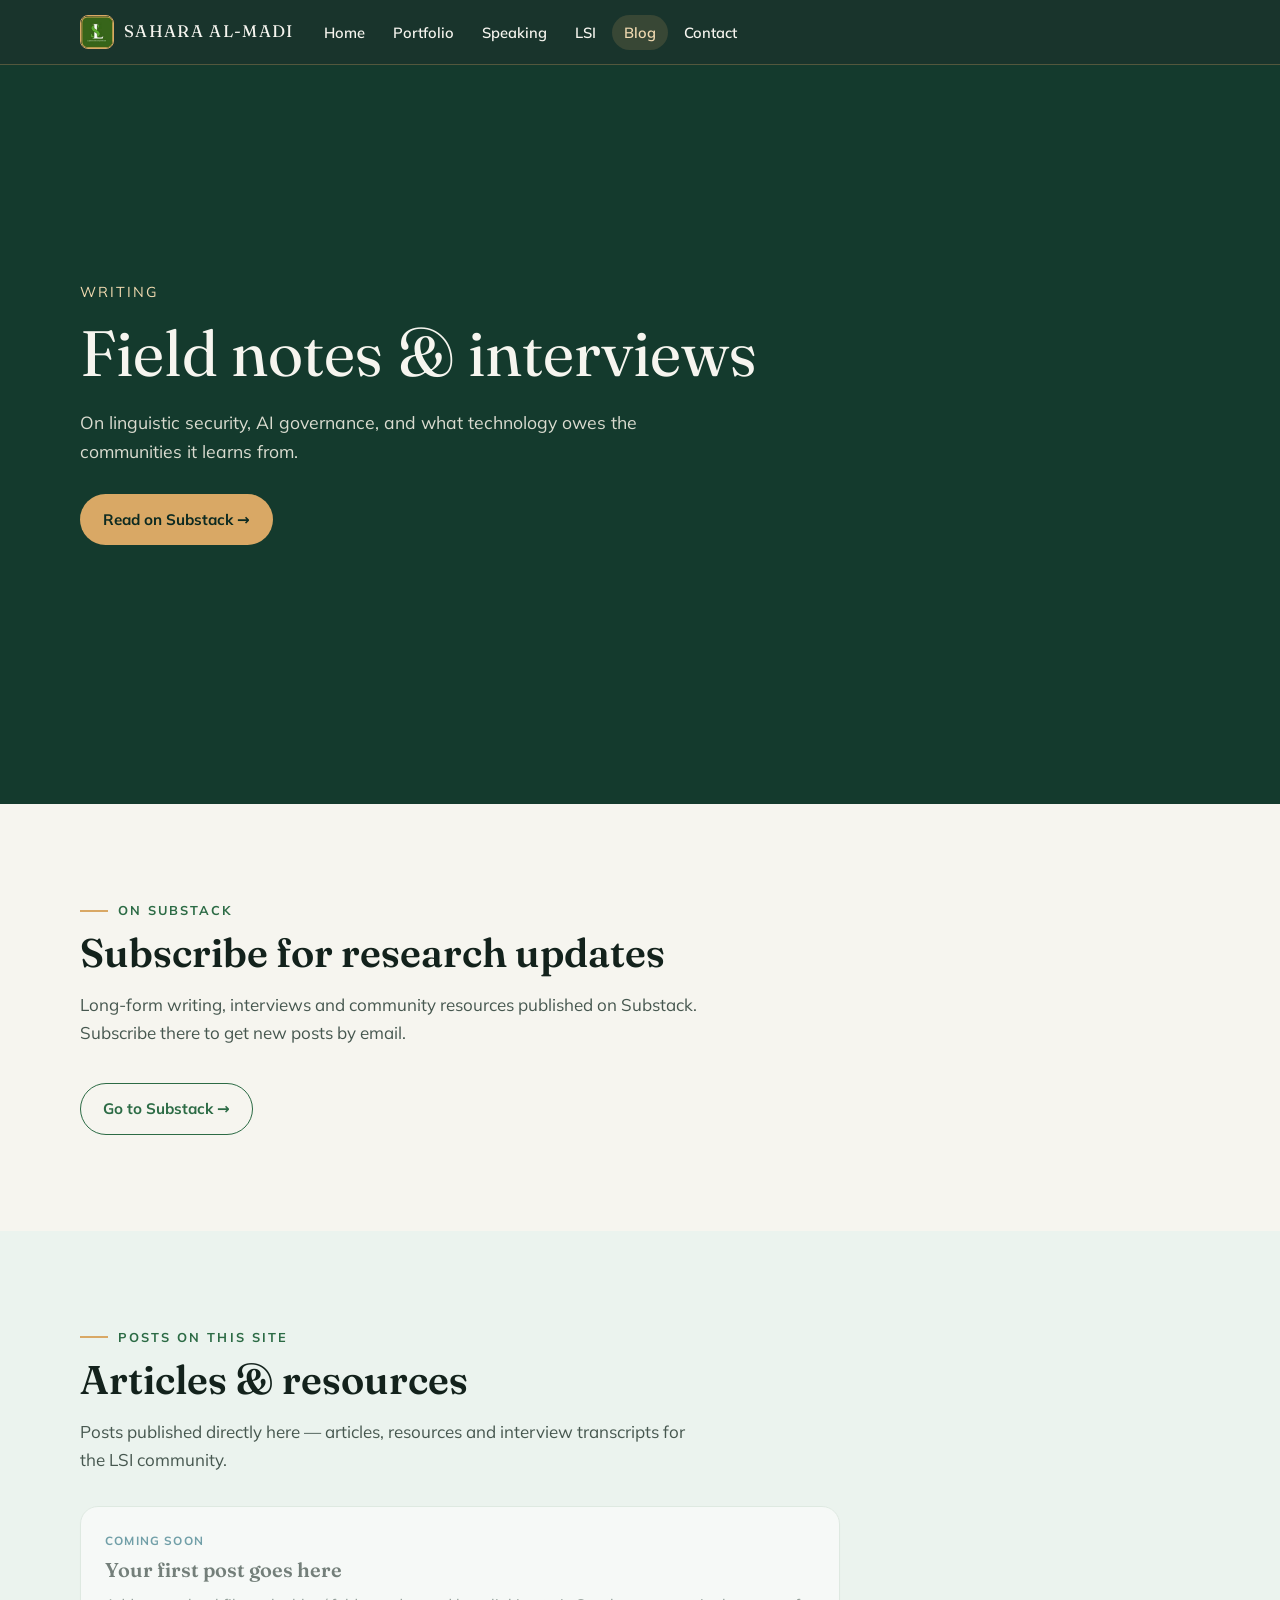
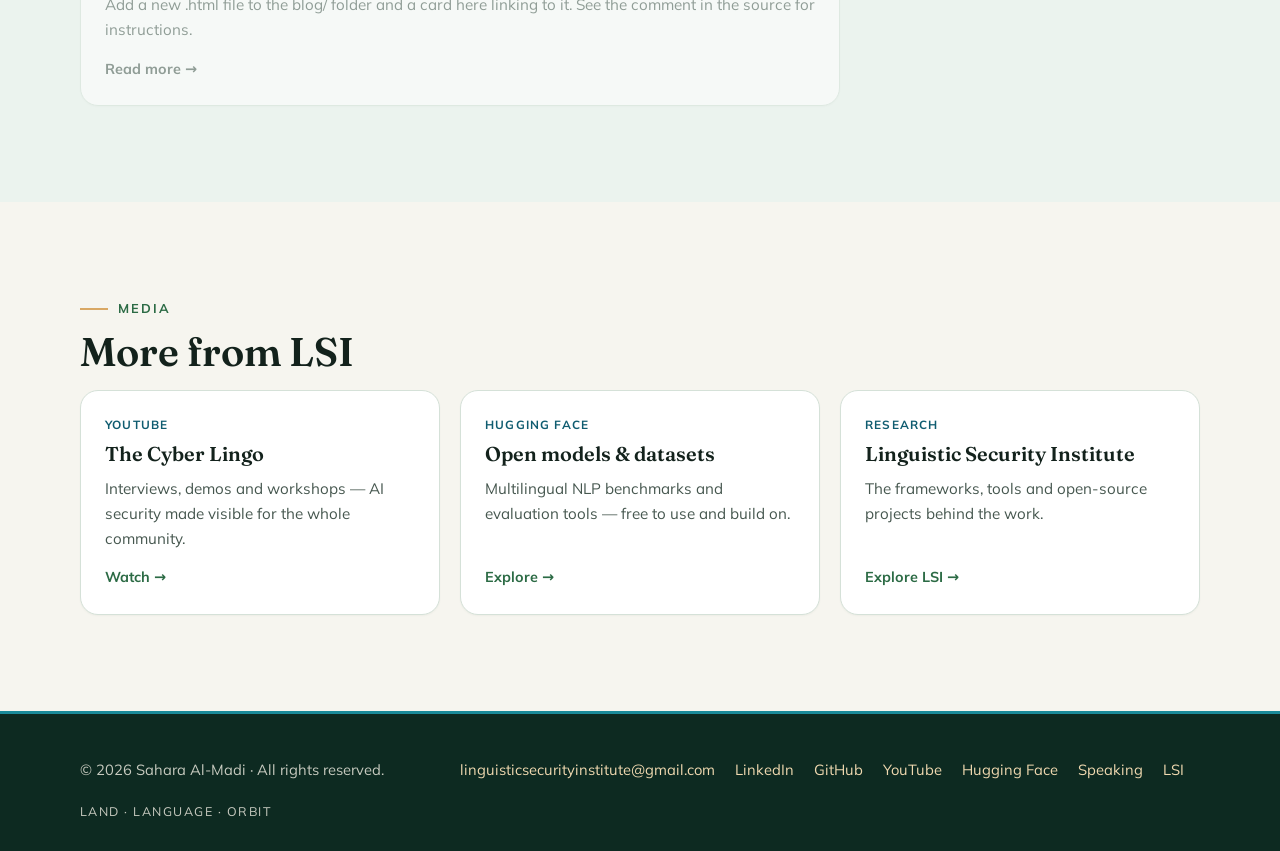
==== commit 33d33578: "Add files via upload" ====
--- a/blog/index.html
+++ b/blog/index.html
@@ -21,7 +21,7 @@
       <li><a href="../speaking.html">Speaking</a></li>
       <li><a href="../lsi.html">LSI</a></li>
       <li><a href="index.html" aria-current="page">Blog</a></li>
-      <li><a href="mailto:saharaalmadi@gmail.com">Contact</a></li>
+      <li><a href="mailto:linguisticsecurityinstitute@gmail.com">Contact</a></li>
     </ul></nav>
     <div class="tools">
       <button type="button" class="icon-btn menu-btn" data-menu aria-expanded="false" aria-controls="sam-nav"><span>Menu</span></button>
@@ -36,7 +36,7 @@
     <h1 style="font-size:clamp(2.2rem,6vw,4rem);font-weight:400;margin-bottom:16px">Field notes & interviews</h1>
     <p style="max-width:52ch;color:rgba(246,242,231,.88);font-size:1.1rem">On linguistic security, AI governance, and what technology owes the communities it learns from.</p>
     <div style="margin-top:28px;display:flex;flex-wrap:wrap;gap:12px">
-      <a class="btn btn-gold" href="https://substack.com/profile/556362066-sahara-al-madi" target="_blank" rel="noopener">Read on Substack →</a>
+      <a class="btn btn-gold" href="https://substack.com/@linguisticsecurityinstitute" target="_blank" rel="noopener">Read on Substack →</a>
     </div>
   </div>
 </section>
@@ -45,7 +45,7 @@
   <p class="kicker">On Substack</p>
   <h2 class="sec-title">Subscribe for research updates</h2>
   <p class="sec-intro">Long-form writing, interviews and community resources published on Substack. Subscribe there to get new posts by email.</p>
-  <a class="btn btn-line" href="https://substack.com/profile/556362066-sahara-al-madi" target="_blank" rel="noopener" style="display:inline-flex">Go to Substack →</a>
+  <a class="btn btn-line" href="https://substack.com/@linguisticsecurityinstitute" target="_blank" rel="noopener" style="display:inline-flex">Go to Substack →</a>
 </div></section>
 
 <section class="block alt"><div class="wrap">
@@ -103,7 +103,7 @@
 <footer class="foot"><div class="wrap">
   <div>© <span data-year>2026</span> Sahara Al-Madi · All rights reserved.</div>
   <div>
-    <a href="mailto:saharaalmadi@gmail.com">saharaalmadi@gmail.com</a>
+    <a href="mailto:linguisticsecurityinstitute@gmail.com">linguisticsecurityinstitute@gmail.com</a>
     <a href="https://www.linkedin.com/in/madisahara" rel="noopener">LinkedIn</a>
     <a href="https://github.com/bintdamiana" rel="noopener">GitHub</a>
     <a href="https://www.youtube.com/@TheCyberLingo" rel="noopener" target="_blank">YouTube</a>
@@ -143,7 +143,7 @@
       <li><a href="../index.html">Home</a></li>
       <li><a href="index.html" aria-current="page">Blog</a></li>
       <li><a href="../lsi.html">LSI</a></li>
-      <li><a href="mailto:saharaalmadi@gmail.com">Contact</a></li>
+      <li><a href="mailto:linguisticsecurityinstitute@gmail.com">Contact</a></li>
     </ul></nav>
     <div class="tools">
       <button type="button" class="icon-btn menu-btn" data-menu aria-expanded="false" aria-controls="sam-nav"><span>Menu</span></button>
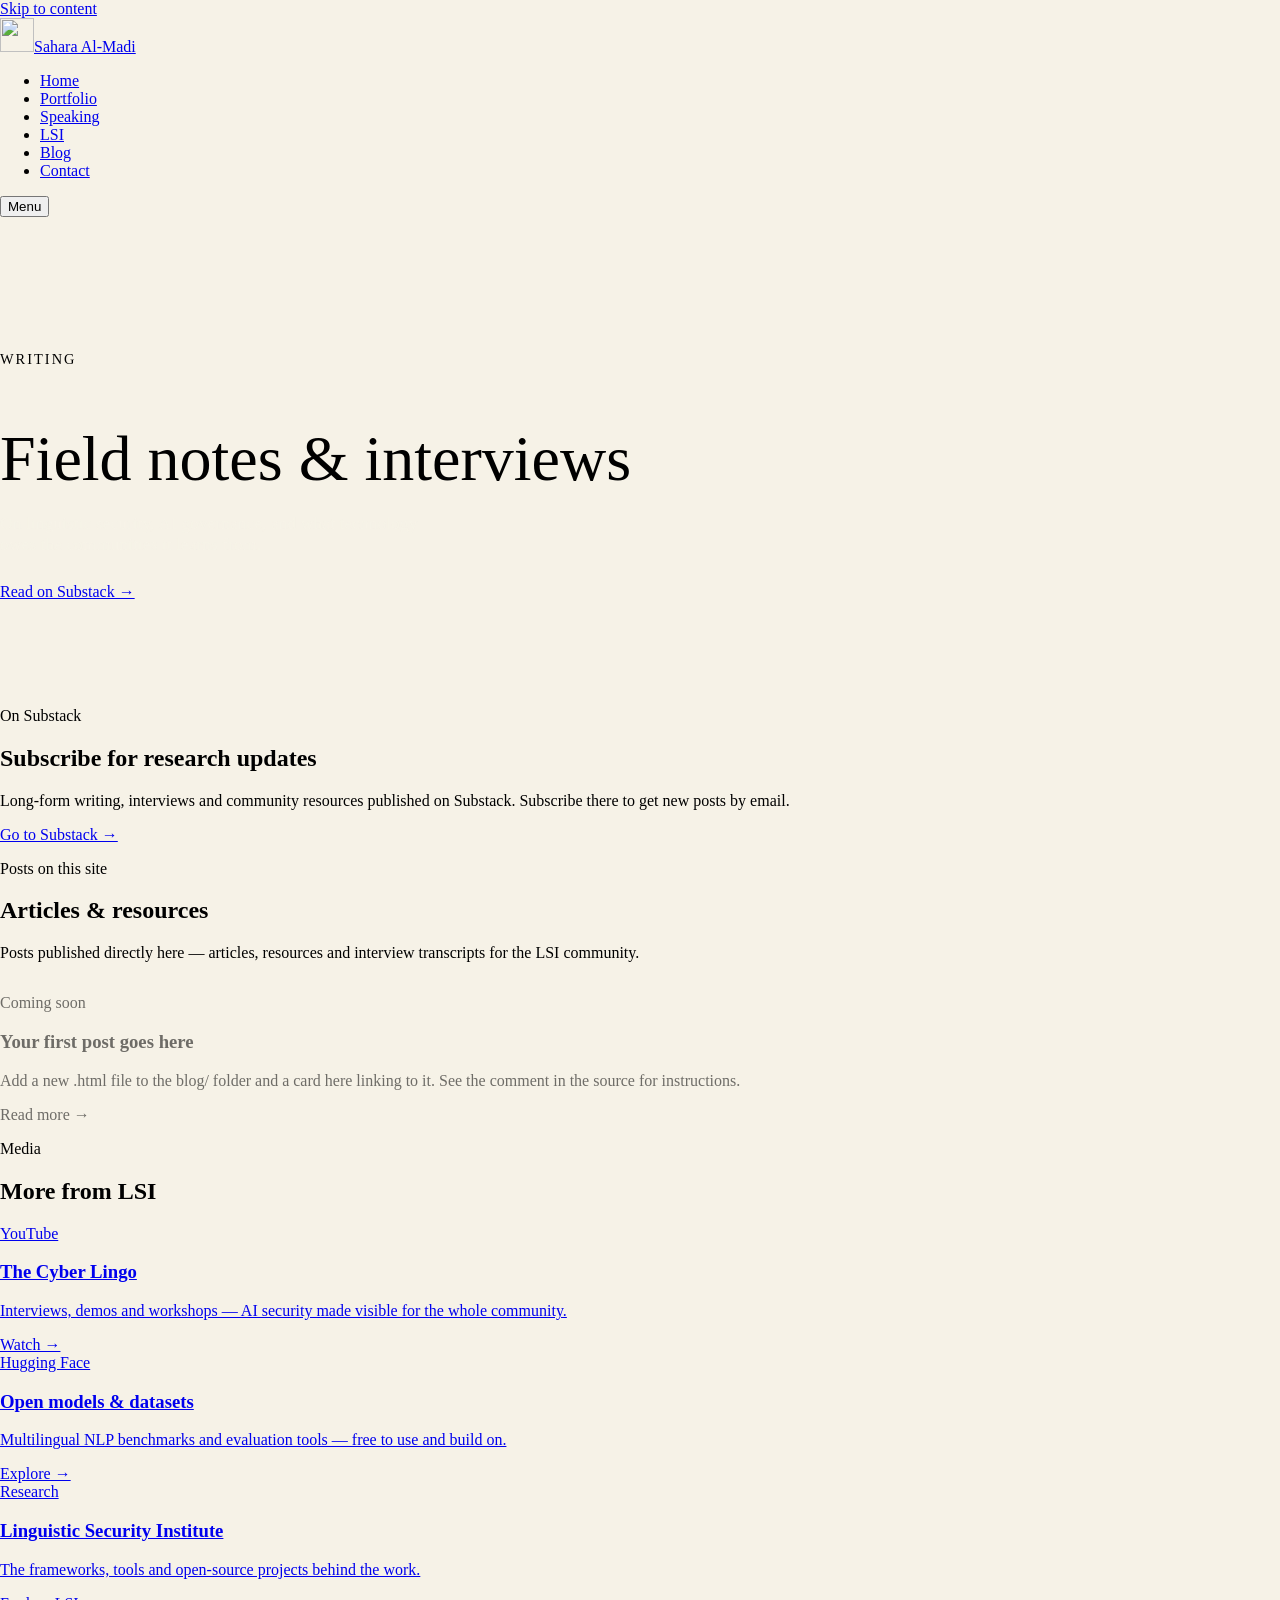
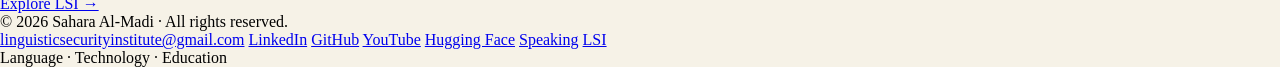
==== commit 6e6adf9f: "Add files via upload new" ====
--- a/blog/index.html
+++ b/blog/index.html
@@ -14,14 +14,14 @@
 <a class="skip" href="#main">Skip to content</a>
 <header class="topbar">
   <div class="wrap">
-    <a class="brand" href="../index.html"><img src="../assets/lsi-logo.png" alt="" width="34" height="34"><span>Sahara Al-Madi</span></a>
+    <a class="brand" href="/"><img src="../assets/lsi-logo.png" alt="" width="34" height="34"><span>Sahara Al-Madi</span></a>
     <nav aria-label="Main"><ul class="nav" id="sam-nav">
-      <li><a href="../index.html">Home</a></li>
+      <li><a href="/">Home</a></li>
       <li><a href="../portfolio.html">Portfolio</a></li>
       <li><a href="../speaking.html">Speaking</a></li>
       <li><a href="../lsi.html">LSI</a></li>
       <li><a href="index.html" aria-current="page">Blog</a></li>
-      <li><a href="mailto:linguisticsecurityinstitute@gmail.com">Contact</a></li>
+      <li><a href="../contact.html">Contact</a></li>
     </ul></nav>
     <div class="tools">
       <button type="button" class="icon-btn menu-btn" data-menu aria-expanded="false" aria-controls="sam-nav"><span>Menu</span></button>
@@ -111,7 +111,7 @@
     <a href="../speaking.html">Speaking</a>
     <a href="../lsi.html">LSI</a>
   </div>
-  <div class="place">Land · Language · Orbit</div>
+  <div class="place">Language · Technology · Education</div>
 </div></footer>
 </div>
 <script src="../assets/site.js"></script>
@@ -138,12 +138,12 @@
 <div class="sam" lang="en-US" dir="ltr">
 <header class="topbar">
   <div class="wrap">
-    <a class="brand" href="../index.html"><img src="../assets/lsi-logo.png" alt="" width="34" height="34"><span>Sahara Al-Madi</span></a>
+    <a class="brand" href="/"><img src="../assets/lsi-logo.png" alt="" width="34" height="34"><span>Sahara Al-Madi</span></a>
     <nav aria-label="Main"><ul class="nav" id="sam-nav">
-      <li><a href="../index.html">Home</a></li>
+      <li><a href="/">Home</a></li>
       <li><a href="index.html" aria-current="page">Blog</a></li>
       <li><a href="../lsi.html">LSI</a></li>
-      <li><a href="mailto:linguisticsecurityinstitute@gmail.com">Contact</a></li>
+      <li><a href="../contact.html">Contact</a></li>
     </ul></nav>
     <div class="tools">
       <button type="button" class="icon-btn menu-btn" data-menu aria-expanded="false" aria-controls="sam-nav"><span>Menu</span></button>
@@ -165,7 +165,7 @@
 </main>
 <footer class="foot"><div class="wrap">
   <div>© 2026 Sahara Al-Madi</div>
-  <div><a href="../index.html">Home</a><a href="index.html">Blog</a><a href="../lsi.html">LSI</a></div>
+  <div><a href="/">Home</a><a href="index.html">Blog</a><a href="../lsi.html">LSI</a></div>
 </div></footer>
 </div>
 <script src="../assets/site.js"></script>
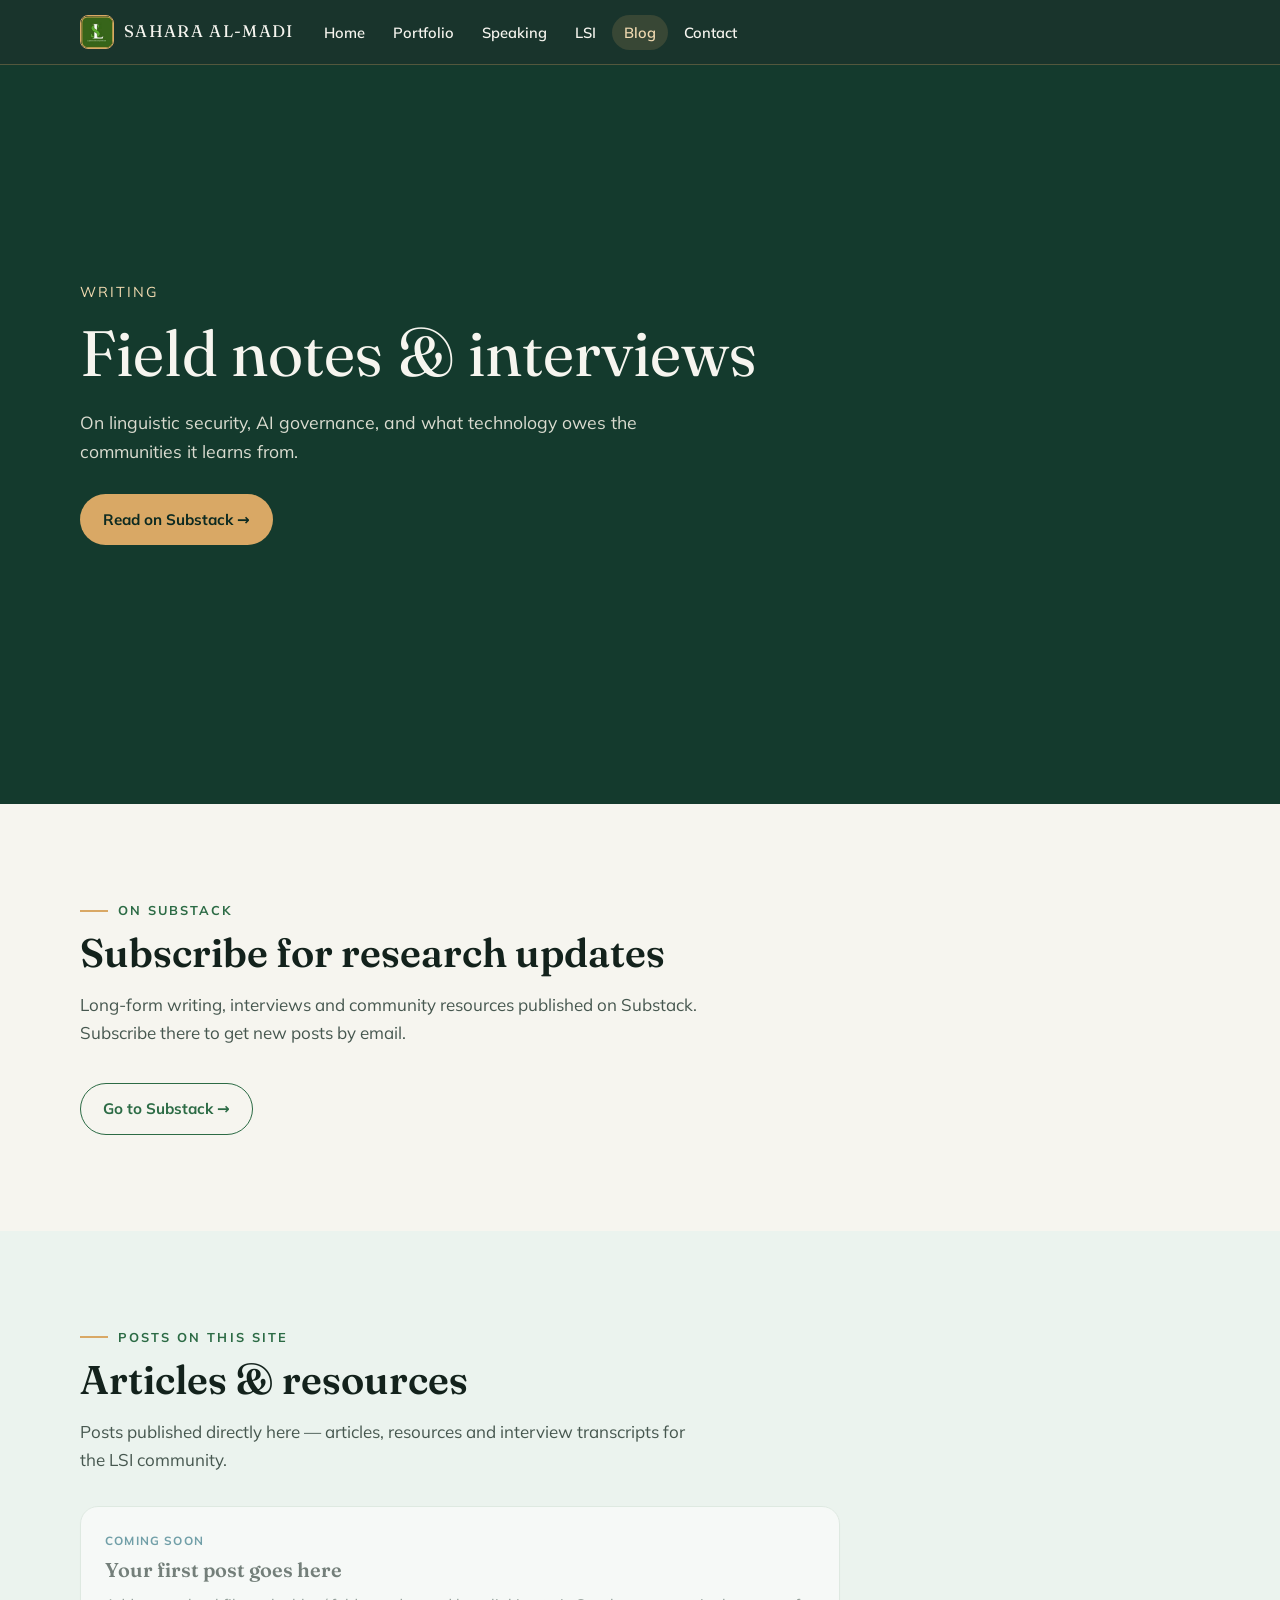
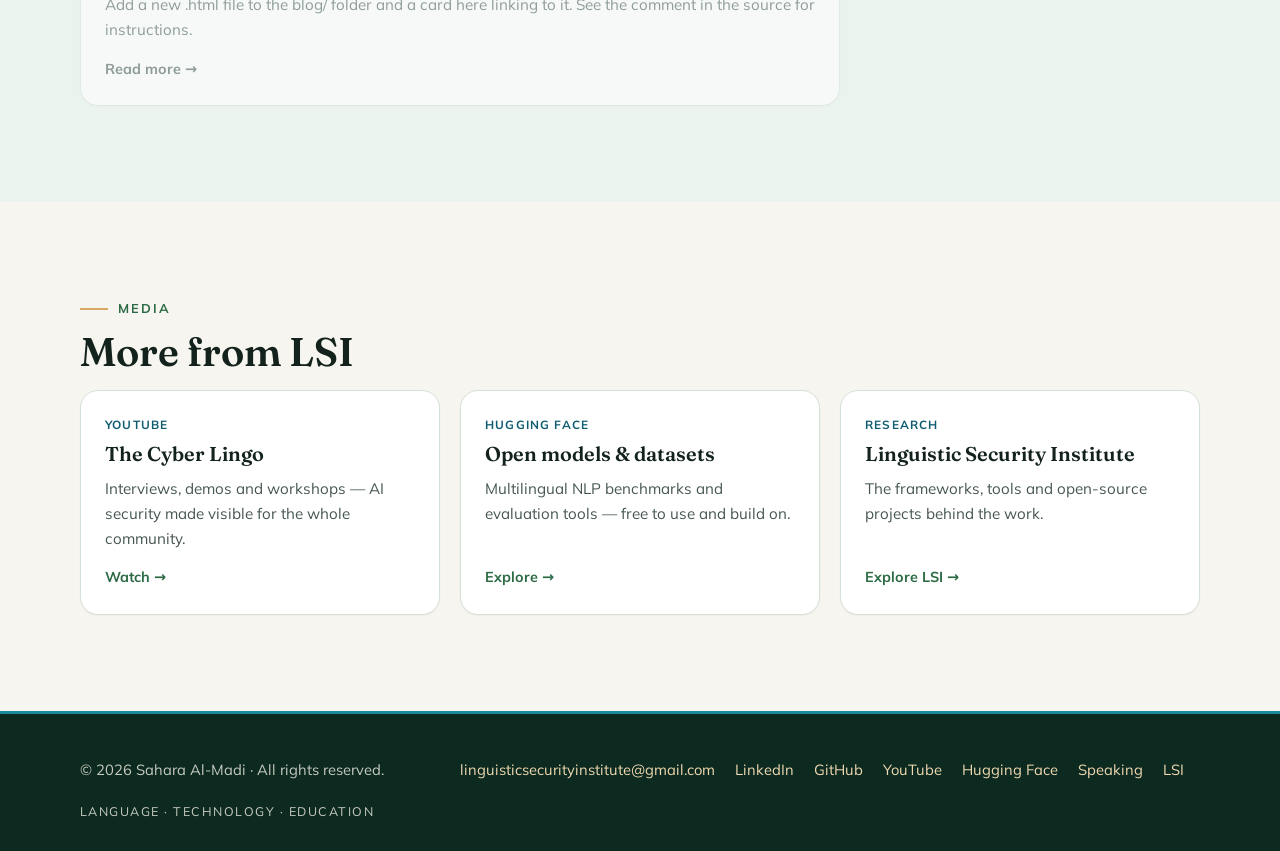
==== commit c405b7e6: "Add files via upload" ====
--- a/blog/index.html
+++ b/blog/index.html
@@ -7,27 +7,41 @@
 <meta name="description" content="Field notes on linguistic security, AI governance, and what technology owes the communities it learns from.">
 <link rel="icon" href="../assets/lsi-logo.png">
 <link rel="stylesheet" href="../assets/site.css">
-<style>body{margin:0;background:#f6f2e7}</style>
+<style>body{margin:0;background:#f6f2e7} .sam:not(.js) .tools .lang, .sam:not(.js) [data-panel] { display: none !important; }</style>
 </head>
 <body>
 <div class="sam" lang="en-US" dir="ltr">
-<a class="skip" href="#main">Skip to content</a>
+<a class="skip" href="#main" data-i18n="skip">Skip to content</a>
 <header class="topbar">
   <div class="wrap">
     <a class="brand" href="/"><img src="../assets/lsi-logo.png" alt="" width="34" height="34"><span>Sahara Al-Madi</span></a>
     <nav aria-label="Main"><ul class="nav" id="sam-nav">
-      <li><a href="/">Home</a></li>
-      <li><a href="../portfolio.html">Portfolio</a></li>
-      <li><a href="../speaking.html">Speaking</a></li>
-      <li><a href="../lsi.html">LSI</a></li>
-      <li><a href="index.html" aria-current="page">Blog</a></li>
-      <li><a href="../contact.html">Contact</a></li>
+      <li><a href="/" data-i18n="nav.home">Home</a></li><li><a href="../portfolio.html" data-i18n="nav.portfolio">Portfolio</a></li><li><a href="../speaking.html" data-i18n="nav.speaking">Speaking</a></li><li><a href="../lsi.html" data-i18n="nav.lsi">LSI</a></li><li><a href="index.html" aria-current="page" data-i18n="nav.blog">Blog</a></li>
+      <li><a href="../contact.html" data-i18n="nav.contact">Contact</a></li>
     </ul></nav>
     <div class="tools">
-      <button type="button" class="icon-btn menu-btn" data-menu aria-expanded="false" aria-controls="sam-nav"><span>Menu</span></button>
+      <div class="lang" role="group" aria-label="Language" data-i18n-aria="lang.label"><button type="button" data-lang="en" aria-pressed="true" lang="en" title="English (US)">EN</button><button type="button" data-lang="es" aria-pressed="false" lang="es" title="Español (México)">ES</button><button type="button" data-lang="it" aria-pressed="false" lang="it" title="Italiano">IT</button><button type="button" data-lang="ar" aria-pressed="false" lang="ar" title="العربية">AR</button></div>
+      <button type="button" class="icon-btn" data-panel aria-expanded="false" aria-controls="sam-a11y">
+        <svg width="16" height="16" viewBox="0 0 24 24" fill="none" stroke="currentColor" stroke-width="2" aria-hidden="true"><circle cx="12" cy="4.5" r="2"/><path d="M4 8.5l8 1.5 8-1.5M12 10v5l-3 6M12 15l3 6"/></svg>
+        <span class="lbl" data-i18n="a11y.btn">Access</span></button>
+      <button type="button" class="icon-btn menu-btn" data-menu aria-expanded="false" aria-controls="sam-nav"><span data-i18n="nav.menu">Menu</span></button>
     </div>
   </div>
 </header>
+<div class="a11y-panel" id="sam-a11y" role="dialog" aria-labelledby="sam-a11y-t" hidden>
+  <h2 id="sam-a11y-t" data-i18n="a11y.title">Reading & accommodation</h2>
+  <p data-i18n="a11y.hint" class="hint">Your choices are remembered on this device.</p>
+  <div class="a11y-row"><span data-i18n="a11y.size">Text size</span>
+    <div class="size-btns" role="group"><button type="button" data-size="0" aria-pressed="true" style="font-size:12px">A</button><button type="button" data-size="1" aria-pressed="false" style="font-size:14px">A</button><button type="button" data-size="2" aria-pressed="false" style="font-size:16px">A</button><button type="button" data-size="3" aria-pressed="false" style="font-size:18px">A</button></div></div>
+  <div class="a11y-row"><span id="lbl-text" data-i18n="a11y.text">Text-only mode</span>
+      <button type="button" class="switch" role="switch" aria-checked="false" data-mode="text" aria-labelledby="lbl-text"></button></div><div class="a11y-row"><span id="lbl-readable" data-i18n="a11y.readable">Readable font (dyslexia-friendly)</span>
+      <button type="button" class="switch" role="switch" aria-checked="false" data-mode="readable" aria-labelledby="lbl-readable"></button></div><div class="a11y-row"><span id="lbl-contrast" data-i18n="a11y.contrast">High contrast</span>
+      <button type="button" class="switch" role="switch" aria-checked="false" data-mode="contrast" aria-labelledby="lbl-contrast"></button></div><div class="a11y-row"><span id="lbl-dark" data-i18n="a11y.dark">Night-sky theme</span>
+      <button type="button" class="switch" role="switch" aria-checked="false" data-mode="dark" aria-labelledby="lbl-dark"></button></div><div class="a11y-row"><span id="lbl-calm" data-i18n="a11y.calm">Reduce motion</span>
+      <button type="button" class="switch" role="switch" aria-checked="false" data-mode="calm" aria-labelledby="lbl-calm"></button></div>
+  <button type="button" class="reset" data-reset data-i18n="a11y.reset">Reset all</button>
+  <button type="button" class="reset" data-panel data-i18n="a11y.close" style="margin-top:6px">Close</button>
+</div>
 
 <main id="main">
 <section class="page-hero" style="background:var(--forest-800);color:var(--cream);padding:clamp(64px,10vw,120px) 0 clamp(48px,7vw,90px)">
--- a/assets/site.css
+++ b/assets/site.css
@@ -0,0 +1,476 @@
+/* =========================================================
+   Sahara Al-Madi — site styles
+   Everything is scoped under .sam so it can live inside a
+   WordPress page without fighting the theme's own CSS.
+   ========================================================= */
+@import url('https://fonts.googleapis.com/css2?family=Fraunces:opsz,wght@9..144,400;9..144,600&family=Mulish:wght@400;600;700&family=Atkinson+Hyperlegible:wght@400;700&family=Noto+Naskh+Arabic:wght@400;500;600;700&family=Noto+Sans+Arabic:wght@400;500;600;700&display=swap');
+
+.sam {
+  /* Lush, professional palette drawn from coastal rainforest + golden-hour rock */
+  --forest-900: #0d2a21;   /* canopy shadow (header, footer) */
+  --forest-800: #143a2d;
+  --forest-700: #1d4f3b;
+  --moss: #2c6b45;         /* fern: primary accent, AA on white */
+  --leaf: #79b05d;
+  --ocean-900: #08313f;
+  --ocean-700: #0f5c70;    /* deep water: links */
+  --ocean-500: #1a8a99;    /* lagoon */
+  --sky: #c4e6ec;
+  --space: #061420;
+  --gold: #d9a865;         /* golden-hour sandstone */
+  --gold-soft: #f0d9b0;
+  --cream: #f6f5ef;
+  --paper: #ffffff;
+  --mist: #ebf3ee;
+  --ink: #13221c;
+  --ink-soft: #46574f;
+  --line: #d5e1d8;
+
+  --bg: var(--cream);
+  --surface: var(--paper);
+  --surface-2: var(--mist);
+  --text: var(--ink);
+  --text-soft: var(--ink-soft);
+  --accent: var(--moss);
+  --accent-2: var(--ocean-700);
+  --border: var(--line);
+
+  --font-display: 'Fraunces', Georgia, 'Times New Roman', serif;
+  --font-body: 'Mulish', system-ui, -apple-system, 'Segoe UI', sans-serif;
+  --font-ar: 'Noto Naskh Arabic', 'Geeza Pro', 'Traditional Arabic', serif;
+  --font-ar-ui: 'Noto Sans Arabic', 'Noto Naskh Arabic', 'Geeza Pro', sans-serif;
+  --scale: 1;
+  --leading: 1.65;
+  --tracking: 0;
+
+  font-family: var(--font-body);
+  font-size: calc(17px * var(--scale));
+  line-height: var(--leading);
+  letter-spacing: var(--tracking);
+  color: var(--text);
+  background: var(--bg);
+  -webkit-font-smoothing: antialiased;
+  margin: 0;
+}
+.sam *, .sam *::before, .sam *::after { box-sizing: border-box; }
+.sam img { max-width: 100%; height: auto; display: block; }
+.sam a { color: var(--accent-2); text-underline-offset: 3px; }
+.sam a:hover { color: var(--accent); }
+.sam h1, .sam h2, .sam h3, .sam h4 { font-family: var(--font-display); font-weight: 600; line-height: 1.2; margin: 0 0 .5em; color: inherit; letter-spacing: 0; }
+.sam p { margin: 0 0 1em; }
+.sam ul, .sam ol { margin: 0; padding: 0; }
+.sam .wrap { width: min(1120px, 100% - 32px); margin-inline: auto; }
+.sam :focus-visible { outline: 3px solid var(--gold); outline-offset: 3px; border-radius: 4px; }
+.sam .skip { position: absolute; left: -999px; top: 8px; z-index: 100; background: var(--gold); color: var(--forest-900); padding: 8px 14px; border-radius: 6px; font-weight: 700; }
+.sam .skip:focus { left: 12px; }
+.sam [hidden] { display: none !important; }
+.sam .vh { position: absolute !important; width: 1px; height: 1px; overflow: hidden; clip: rect(0 0 0 0); white-space: nowrap; }
+
+/* ---------- Top bar ---------- */
+.sam .topbar { position: sticky; top: 0; z-index: 50; background: rgba(13, 42, 33, .95); backdrop-filter: blur(8px); color: var(--cream); border-bottom: 1px solid rgba(217, 168, 101, .3); }
+.sam .topbar .wrap { display: flex; align-items: center; gap: 18px; min-height: 64px; }
+.sam .brand { display: flex; align-items: center; gap: 10px; color: var(--cream); text-decoration: none; font-family: var(--font-display); font-size: 1.05rem; letter-spacing: .08em; text-transform: uppercase; white-space: nowrap; }
+.sam .brand img { width: 34px; height: 34px; border-radius: 8px; border: 1px solid var(--gold); }
+.sam .brand:hover { color: var(--gold-soft); }
+.sam .nav { display: flex; gap: 4px; margin-inline-start: auto; list-style: none; }
+.sam .nav a { color: var(--cream); text-decoration: none; padding: 8px 12px; border-radius: 999px; font-size: .92rem; font-weight: 600; }
+.sam .nav a:hover, .sam .nav a[aria-current="page"] { background: rgba(217, 168, 101, .16); color: var(--gold-soft); }
+.sam .tools { display: flex; align-items: center; gap: 8px; }
+.sam .lang { display: flex; border: 1px solid rgba(246, 242, 231, .3); border-radius: 999px; overflow: hidden; }
+.sam .lang button { background: none; border: 0; color: var(--cream); font: 700 .78rem/1 var(--font-body); padding: 8px 10px; cursor: pointer; letter-spacing: .05em; }
+.sam .lang button[aria-pressed="true"] { background: var(--gold); color: var(--forest-900); }
+.sam .icon-btn { background: none; border: 1px solid rgba(246, 242, 231, .3); color: var(--cream); border-radius: 999px; padding: 7px 12px; font: 700 .82rem/1 var(--font-body); cursor: pointer; display: inline-flex; align-items: center; gap: 6px; }
+.sam .icon-btn:hover { border-color: var(--gold); color: var(--gold-soft); }
+.sam .menu-btn { display: none; }
+
+/* ---------- Accessibility panel ---------- */
+.sam .a11y-panel { position: fixed; top: 72px; inset-inline-end: 16px; z-index: 60; width: min(340px, calc(100vw - 32px)); background: var(--paper); color: var(--ink); border: 1px solid var(--line); border-radius: 16px; box-shadow: 0 20px 50px rgba(7, 13, 26, .3); padding: 18px; }
+.sam .a11y-panel[hidden] { display: none; }
+.sam .a11y-panel h2 { font-size: 1.1rem; margin-bottom: 4px; }
+.sam .a11y-panel .hint { font-size: .85rem; color: var(--ink-soft); margin-bottom: 12px; }
+.sam .a11y-row { display: flex; align-items: center; justify-content: space-between; gap: 12px; padding: 10px 0; border-top: 1px solid var(--line); font-size: .92rem; font-weight: 600; }
+.sam .size-btns { display: flex; gap: 4px; }
+.sam .size-btns button { width: 36px; height: 32px; border: 1px solid var(--line); background: var(--cream); border-radius: 8px; cursor: pointer; font-weight: 700; color: var(--ink); }
+.sam .size-btns button[aria-pressed="true"] { background: var(--forest-700); color: var(--cream); border-color: var(--forest-700); }
+.sam .switch { position: relative; width: 46px; height: 26px; border-radius: 999px; border: 0; background: #c6cbbd; cursor: pointer; flex: none; }
+.sam .switch::after { content: ""; position: absolute; top: 3px; inset-inline-start: 3px; width: 20px; height: 20px; border-radius: 50%; background: #fff; transition: transform .2s; }
+.sam .switch[aria-checked="true"] { background: var(--moss); }
+.sam .switch[aria-checked="true"]::after { transform: translateX(20px); }
+.sam[dir="rtl"] .switch[aria-checked="true"]::after { transform: translateX(-20px); }
+.sam .reset { margin-top: 12px; width: 100%; padding: 10px; border-radius: 10px; border: 1px solid var(--line); background: var(--cream); font-weight: 700; cursor: pointer; color: var(--ink); }
+
+/* ---------- Hero ---------- */
+.sam .hero { position: relative; overflow: hidden; color: var(--cream); background:
+  radial-gradient(1100px 480px at 85% -10%, rgba(26, 138, 153, .35), transparent 60%),
+  linear-gradient(180deg, var(--space) 0%, #0b2333 40%, var(--ocean-900) 66%, var(--forest-800) 100%); }
+.sam .hero .stars { position: absolute; inset: 0; background-image:
+  radial-gradient(1.5px 1.5px at 12% 18%, #fff 50%, transparent 51%),
+  radial-gradient(1px 1px at 28% 8%, #fff 50%, transparent 51%),
+  radial-gradient(1.2px 1.2px at 44% 26%, #dfeaff 50%, transparent 51%),
+  radial-gradient(1px 1px at 63% 12%, #fff 50%, transparent 51%),
+  radial-gradient(1.6px 1.6px at 78% 30%, #fff 50%, transparent 51%),
+  radial-gradient(1px 1px at 90% 10%, #cfe 50%, transparent 51%),
+  radial-gradient(1px 1px at 6% 40%, #fff 50%, transparent 51%),
+  radial-gradient(1.3px 1.3px at 55% 42%, #fff 50%, transparent 51%),
+  radial-gradient(1px 1px at 36% 50%, #fff 50%, transparent 51%),
+  radial-gradient(1px 1px at 96% 46%, #fff 50%, transparent 51%);
+  opacity: .8; animation: sam-twinkle 6s ease-in-out infinite alternate; }
+@keyframes sam-twinkle { from { opacity: .45; } to { opacity: .9; } }
+.sam .hero .orbit { position: absolute; width: 520px; height: 520px; inset-inline-end: -120px; top: -160px; border: 1px dashed rgba(227, 207, 150, .25); border-radius: 50%; }
+.sam .hero .orbit::after { content: ""; position: absolute; width: 10px; height: 10px; border-radius: 50%; background: var(--gold-soft); top: 50%; left: -5px; box-shadow: 0 0 14px var(--gold); animation: sam-orbit 40s linear infinite; transform-origin: 265px 0; }
+@keyframes sam-orbit { to { transform: rotate(360deg); } }
+.sam .hero .wrap { position: relative; padding: clamp(64px, 11vw, 132px) 0 clamp(150px, 18vw, 220px); }
+.sam .hero .eyebrow { font-size: .9rem; letter-spacing: .14em; text-transform: uppercase; color: var(--gold-soft); margin-bottom: 10px; }
+.sam .hero h1 { font-size: clamp(2.6rem, 7vw, 4.8rem); font-weight: 400; margin-bottom: 12px; }
+.sam .hero .roles { font-size: clamp(1rem, 2.2vw, 1.25rem); color: var(--sky); margin-bottom: 26px; }
+.sam .hero .quote { font-family: var(--font-display); font-style: italic; font-size: clamp(1.15rem, 2.4vw, 1.5rem); max-width: 34ch; border-inline-start: 3px solid var(--gold); padding-inline-start: 18px; margin-bottom: 18px; color: #fff; }
+.sam .hero .lede { max-width: 60ch; color: rgba(246, 242, 231, .88); margin-bottom: 28px; }
+.sam .landscape { position: absolute; bottom: -1px; left: 0; width: 100%; height: clamp(110px, 16vw, 190px); }
+.sam .page-hero .wrap { padding: clamp(56px, 8vw, 96px) 0 clamp(120px, 14vw, 170px); }
+.sam .page-hero h1 { font-size: clamp(2.2rem, 5vw, 3.6rem); }
+
+/* ---------- Photo hero (home, portfolio) ---------- */
+.sam .hero-photo { background: var(--forest-800); }
+.sam .hero-bg { position: absolute; inset: 0; width: 100%; height: 100%; object-fit: cover; object-position: center 40%; max-width: none; }
+.sam .hero-photo::before { content: ""; position: absolute; inset: 0; background: linear-gradient(90deg, rgba(8, 36, 29, .92) 0%, rgba(8, 36, 29, .72) 45%, rgba(8, 49, 63, .12) 100%); }
+.sam[dir="rtl"] .hero-photo::before { background: linear-gradient(270deg, rgba(8, 36, 29, .92) 0%, rgba(8, 36, 29, .72) 45%, rgba(8, 49, 63, .12) 100%); }
+.sam .hero-photo::before { z-index: 1; }
+.sam .hero-photo .wrap, .sam .hero-photo .landscape { z-index: 2; }
+@media (max-width: 940px) { .sam .hero-photo::before { background: linear-gradient(180deg, rgba(8, 36, 29, .55), rgba(8, 36, 29, .9)) !important; } }
+.sam.m-contrast .hero-bg, .sam.m-contrast .hero-photo::before, .sam.m-text .hero-photo::before { display: none; }
+.sam .hero-grid { display: grid; grid-template-columns: minmax(0, 1.35fr) minmax(0, .8fr); gap: clamp(28px, 5vw, 64px); align-items: center; }
+.sam .portrait-wrap { position: relative; justify-self: center; width: min(360px, 100%); }
+.sam .portrait-wrap::before { content: ""; position: absolute; inset: -18px; border: 1px dashed rgba(240, 217, 176, .55); border-radius: 50%; transform: rotate(-12deg) scaleY(.9); pointer-events: none; }
+.sam .portrait-wrap::after { content: ""; position: absolute; width: 12px; height: 12px; border-radius: 50%; background: var(--gold); box-shadow: 0 0 16px var(--gold); top: 8%; inset-inline-end: 2%; }
+.sam .portrait { aspect-ratio: 4 / 5; border-radius: 999px 999px 28px 28px; overflow: hidden; border: 4px solid rgba(240, 217, 176, .75); box-shadow: 0 28px 60px rgba(0, 0, 0, .35); background: var(--forest-700); }
+.sam .portrait img { width: 100%; height: 100%; object-fit: cover; object-position: 55% 45%; }
+.sam .hero .stat-line { display: flex; flex-wrap: wrap; gap: 8px 20px; margin-top: 26px; font-size: .88rem; color: rgba(246, 245, 239, .82); }
+.sam .hero .stat-line span::before { content: "◆"; color: var(--gold); font-size: .6rem; margin-inline-end: 8px; vertical-align: middle; }
+
+/* ---------- Publications (compact list) ---------- */
+.sam .pubs { display: grid; gap: 16px; }
+.sam .pub { display: grid; grid-template-columns: 6px 1fr auto; gap: 0 22px; align-items: center; background: var(--surface); border: 1px solid var(--border); border-radius: 16px; padding: 22px 24px 22px 0; }
+.sam[dir="rtl"] .pub { padding: 22px 0 22px 24px; }
+.sam .pub::before { content: ""; align-self: stretch; border-radius: 0 6px 6px 0; background: linear-gradient(var(--moss), var(--ocean-500)); }
+.sam[dir="rtl"] .pub::before { border-radius: 6px 0 0 6px; }
+.sam .pub .tag { font-size: .74rem; letter-spacing: .1em; text-transform: uppercase; font-weight: 700; color: var(--accent-2); margin-bottom: 6px; }
+.sam .pub h3 { font-size: 1.12rem; margin-bottom: 6px; }
+.sam .pub p { margin: 0; font-size: .92rem; color: var(--text-soft); }
+.sam .pub .actions { display: flex; flex-direction: column; gap: 8px; align-items: stretch; }
+
+/* ---------- Demos ---------- */
+.sam .demos { display: grid; grid-template-columns: repeat(auto-fit, minmax(320px, 1fr)); gap: 24px; }
+.sam .demo { background: var(--surface); border: 1px solid var(--border); border-radius: 20px; overflow: hidden; display: flex; flex-direction: column; }
+.sam .demo .band { position: relative; min-height: 150px; padding: 22px 24px; color: #fff; display: flex; flex-direction: column; justify-content: flex-end; overflow: hidden; }
+.sam .demo .band.fw { background: linear-gradient(135deg, #0d2a21 0%, #1a4a35 60%, #0f5c70 100%); }
+.sam .demo .band.orbit { background: linear-gradient(160deg, #070d1a 0%, #0b2333 60%, #0d2a21 100%); }
+.sam .demo .band svg { position: absolute; inset-inline-end: 18px; top: 16px; width: 120px; height: 120px; opacity: .9; }
+.sam .demo .band .tag { font-size: .74rem; letter-spacing: .12em; text-transform: uppercase; font-weight: 700; color: var(--gold-soft); margin-bottom: 6px; }
+.sam .demo .band h3 { font-size: 1.45rem; margin: 0; max-width: 18ch; }
+.sam .demo .body { padding: 22px 24px 24px; display: flex; flex-direction: column; gap: 12px; flex: 1; }
+.sam .demo .body p { margin: 0; color: var(--text-soft); font-size: .95rem; }
+.sam .demo ul.points { list-style: none; display: grid; gap: 6px; font-size: .92rem; }
+.sam .demo ul.points li { padding-inline-start: 20px; position: relative; }
+.sam .demo ul.points li::before { content: ""; position: absolute; inset-inline-start: 0; top: .6em; width: 8px; height: 8px; border-radius: 50%; background: var(--ocean-500); }
+.sam .demo .note { font-size: .85rem; padding: 10px 12px; border-radius: 10px; background: var(--mist); color: var(--text); }
+.sam .demo .btns { margin-top: auto; padding-top: 6px; }
+.sam .btn-sm { padding: 9px 16px; font-size: .88rem; }
+.sam .btn-solid { background: var(--moss); color: #fff; }
+.sam .btn-solid:hover { background: var(--forest-700); color: #fff; }
+
+/* ---------- Buttons ---------- */
+.sam .btns { display: flex; flex-wrap: wrap; gap: 12px; }
+.sam .btn { display: inline-flex; align-items: center; gap: 8px; padding: 12px 22px; border-radius: 999px; font-weight: 700; text-decoration: none; border: 1.5px solid transparent; font-size: .95rem; cursor: pointer; }
+.sam .btn-gold { background: var(--gold); color: var(--forest-900); }
+.sam .btn-gold:hover { background: var(--gold-soft); color: var(--forest-900); }
+.sam .btn-ghost { border-color: rgba(246, 242, 231, .55); color: var(--cream); }
+.sam .btn-ghost:hover { border-color: var(--gold-soft); color: var(--gold-soft); }
+.sam .btn-line { border-color: var(--accent); color: var(--accent); }
+.sam .btn-line:hover { background: var(--accent); color: #fff; }
+
+/* ---------- Sections ---------- */
+.sam section.block { padding: clamp(56px, 8vw, 96px) 0; }
+.sam section.alt { background: var(--surface-2); }
+.sam .kicker { font-size: .8rem; letter-spacing: .16em; text-transform: uppercase; color: var(--accent); font-weight: 700; margin-bottom: 8px; display: flex; align-items: center; gap: 10px; }
+.sam .kicker::before { content: ""; width: 28px; height: 2px; background: var(--gold); }
+.sam .sec-title { font-size: clamp(1.7rem, 3.6vw, 2.5rem); margin-bottom: 14px; }
+.sam .sec-intro { color: var(--text-soft); max-width: 62ch; margin-bottom: 36px; }
+
+.sam .grid { display: grid; gap: 20px; }
+.sam .g2 { grid-template-columns: repeat(auto-fit, minmax(min(100%, 420px), 1fr)); }
+.sam .g3 { grid-template-columns: repeat(auto-fit, minmax(300px, 1fr)); }
+.sam .g4 { grid-template-columns: repeat(auto-fit, minmax(220px, 1fr)); }
+
+.sam .card { background: var(--surface); border: 1px solid var(--border); border-radius: 18px; box-shadow: 0 1px 2px rgba(13, 42, 33, .04); padding: 24px; position: relative; display: flex; flex-direction: column; text-decoration: none; color: inherit; transition: transform .2s, box-shadow .2s, border-color .2s; }
+.sam a.card:hover { transform: translateY(-3px); box-shadow: 0 16px 36px rgba(13, 42, 33, .12); border-color: var(--gold); color: inherit; }
+.sam .card .tag { font-size: .74rem; letter-spacing: .1em; text-transform: uppercase; font-weight: 700; color: var(--accent-2); margin-bottom: 8px; }
+.sam .card h3 { font-size: 1.25rem; }
+.sam .card p { color: var(--text-soft); font-size: .95rem; }
+.sam .card .more { margin-top: auto; font-weight: 700; color: var(--accent); font-size: .9rem; }
+.sam .card .glyph { width: 46px; height: 46px; border-radius: 12px; display: grid; place-items: center; margin-bottom: 14px; background: linear-gradient(135deg, var(--moss), var(--ocean-500)); color: #fff; }
+.sam .card .glyph svg { width: 24px; height: 24px; }
+.sam .chips { display: flex; flex-wrap: wrap; gap: 6px; margin-top: 10px; }
+.sam .chip { font-size: .75rem; font-weight: 700; padding: 4px 10px; border-radius: 999px; background: var(--mist); color: var(--moss); border: 1px solid var(--border); }
+
+/* contact strip */
+.sam .contact-strip { margin-top: 32px; padding: 22px 26px; border-radius: 18px; background: linear-gradient(120deg, var(--forest-800), var(--ocean-700)); color: var(--cream); display: flex; flex-wrap: wrap; align-items: center; justify-content: space-between; gap: 14px; }
+.sam .contact-strip a { color: var(--gold-soft); font-weight: 700; }
+
+/* ---------- Engagements list ---------- */
+.sam .events { display: grid; gap: 14px; }
+.sam .event { display: grid; grid-template-columns: 92px 1fr auto; gap: 18px; align-items: start; background: var(--surface); border: 1px solid var(--border); border-radius: 16px; padding: 18px 20px; }
+.sam .event .date { text-align: center; background: var(--forest-800); color: var(--cream); border-radius: 12px; padding: 10px 6px; font-weight: 700; line-height: 1.2; }
+.sam .event .date .d { display: block; font-family: var(--font-display); font-size: 1.7rem; }
+.sam .event .date .m { font-size: .75rem; letter-spacing: .12em; text-transform: uppercase; color: var(--gold-soft); }
+.sam .event .where { font-size: .85rem; color: var(--text-soft); margin-bottom: 4px; }
+.sam .event h3 { font-size: 1.12rem; margin-bottom: 6px; }
+.sam .event p { font-size: .92rem; color: var(--text-soft); margin: 0; }
+.sam .badge { font-size: .7rem; letter-spacing: .1em; text-transform: uppercase; font-weight: 700; padding: 5px 10px; border-radius: 999px; border: 1px solid var(--gold); color: #7d4f17; background: #fbf1e0; white-space: nowrap; }
+.sam .badge.past { border-color: var(--border); color: var(--text-soft); background: transparent; }
+.sam .event.is-past { opacity: .82; }
+
+/* ---------- Path / timeline ---------- */
+.sam .path { list-style: none; position: relative; padding-inline-start: 28px; }
+.sam .path::before { content: ""; position: absolute; inset-inline-start: 8px; top: 6px; bottom: 6px; width: 2px; background: linear-gradient(var(--gold), var(--ocean-500)); }
+.sam .path li { position: relative; padding: 0 0 26px; }
+.sam .path li::before { content: ""; position: absolute; inset-inline-start: -26px; top: 6px; width: 14px; height: 14px; border-radius: 50%; background: var(--gold); border: 3px solid var(--bg); box-shadow: 0 0 0 2px var(--gold); }
+.sam .path .when { font-size: .8rem; font-weight: 700; letter-spacing: .08em; text-transform: uppercase; color: var(--accent-2); }
+.sam .path strong { display: block; font-family: var(--font-display); font-size: 1.15rem; font-weight: 600; }
+.sam .path span.desc { color: var(--text-soft); font-size: .95rem; }
+
+/* ---------- Definition list (More) ---------- */
+.sam .facts { display: grid; grid-template-columns: max-content 1fr; gap: 10px 26px; }
+.sam .facts dt { font-weight: 700; color: var(--text-soft); font-size: .85rem; text-transform: uppercase; letter-spacing: .08em; padding-top: 3px; }
+.sam .facts dd { margin: 0; }
+
+/* ---------- Stat highlight ---------- */
+.sam .stats { display: grid; grid-template-columns: repeat(auto-fit, minmax(150px, 1fr)); gap: 14px; margin-top: 18px; }
+.sam .stat { background: var(--surface); border: 1px solid var(--border); border-radius: 14px; padding: 16px; }
+.sam .stat b { display: block; font-family: var(--font-display); font-size: 1.8rem; color: var(--forest-700); line-height: 1.1; }
+.sam .stat span { font-size: .85rem; color: var(--text-soft); }
+
+/* ---------- Poster ---------- */
+.sam .poster { border-radius: 18px; overflow: hidden; border: 1px solid var(--border); box-shadow: 0 22px 50px rgba(13, 42, 33, .14); background: var(--surface); }
+.sam .poster figcaption { padding: 14px 18px; font-size: .9rem; color: var(--text-soft); display: flex; justify-content: space-between; flex-wrap: wrap; gap: 10px; }
+
+/* ---------- Blog teaser ---------- */
+.sam .blog-cta { display: grid; grid-template-columns: 1.3fr 1fr; gap: 28px; align-items: center; }
+
+/* ---------- Footer ---------- */
+.sam .foot { background: var(--forest-900); color: rgba(246, 242, 231, .8); padding: 44px 0 30px; border-top: 3px solid var(--ocean-500); font-size: .92rem; }
+.sam .foot .wrap { display: flex; flex-wrap: wrap; justify-content: space-between; gap: 18px; align-items: center; }
+.sam .foot a { color: var(--gold-soft); text-decoration: none; margin-inline-end: 16px; }
+.sam .foot a:hover { text-decoration: underline; color: #fff; }
+.sam .foot .place { letter-spacing: .12em; text-transform: uppercase; font-size: .78rem; }
+
+/* ---------- Arabic / RTL ---------- */
+.sam[lang="ar"] {
+  --font-body: var(--font-ar);
+  --font-display: var(--font-ar);
+  --leading: 1.9;           /* Arabic needs more line height for diacritics */
+  font-size: calc(18px * var(--scale));  /* slightly larger base for Naskh legibility */
+  font-feature-settings: "kern" 1;
+}
+/* Arabic-Indic numerals: render ١٢٣ instead of 123 */
+.sam[lang="ar"] :not(.ltr) {
+  font-feature-settings: "kern" 1;
+}
+/* Use the Eastern Arabic-Indic digit form via unicode-range override */
+.sam[lang="ar"] :not(.ltr) {
+  font-variant-numeric: normal;
+}
+/* Nav, buttons, tags, kickers — use Noto Sans Arabic (cleaner at small sizes) */
+.sam[lang="ar"] .topbar,
+.sam[lang="ar"] .nav,
+.sam[lang="ar"] .btn,
+.sam[lang="ar"] .chip,
+.sam[lang="ar"] .badge,
+.sam[lang="ar"] .tag,
+.sam[lang="ar"] .kicker,
+.sam[lang="ar"] .eyebrow,
+.sam[lang="ar"] .card .tag,
+.sam[lang="ar"] .brand { font-family: var(--font-ar-ui); letter-spacing: 0; }
+/* Body copy and headings — Noto Naskh (elegant, editorial) */
+.sam[lang="ar"] p,
+.sam[lang="ar"] h1,
+.sam[lang="ar"] h2,
+.sam[lang="ar"] h3,
+.sam[lang="ar"] h4,
+.sam[lang="ar"] li { font-family: var(--font-ar); line-height: 1.9; }
+/* Ensure numbers in Arabic context use Arabic-Indic glyphs */
+.sam[lang="ar"] :not(.ltr)::before,
+.sam[lang="ar"] :not(.ltr) { font-feature-settings: "kern" 1, "calt" 1; }
+.sam .ltr { direction: ltr; unicode-bidi: isolate; }
+
+/* =========================================================
+   Accommodation modes (toggled by classes on .sam)
+   ========================================================= */
+/* Readable font (Atkinson Hyperlegible, designed for low vision) */
+.sam.m-readable { --font-body: 'Atkinson Hyperlegible', Verdana, sans-serif; --font-display: 'Atkinson Hyperlegible', Verdana, sans-serif; --leading: 1.85; --tracking: .02em; }
+.sam.m-readable p, .sam.m-readable li { word-spacing: .12em; }
+.sam.m-readable[lang="ar"] { --font-body: var(--font-ar); --font-display: var(--font-ar); }
+
+/* High contrast */
+.sam.m-contrast { --bg: #000; --surface: #000; --surface-2: #0b0b0b; --text: #fff; --text-soft: #f0f0f0; --accent: #ffd34d; --accent-2: #7fe0ff; --border: #fff; }
+.sam.m-contrast .hero, .sam.m-contrast .topbar, .sam.m-contrast .foot, .sam.m-contrast .contact-strip { background: #000 !important; }
+.sam.m-contrast .card, .sam.m-contrast .event, .sam.m-contrast .stat { border-width: 2px; }
+.sam.m-contrast .chip, .sam.m-contrast .badge { background: #000; color: #ffd34d; border-color: #ffd34d; }
+.sam.m-contrast .stat b, .sam.m-contrast .event .date { color: #ffd34d; }
+.sam.m-contrast .event .date { background: #000; border: 2px solid #ffd34d; }
+.sam.m-contrast a { color: #7fe0ff; text-decoration: underline; }
+.sam.m-contrast .btn-gold { background: #ffd34d; color: #000; }
+.sam.m-contrast .landscape, .sam.m-contrast .stars, .sam.m-contrast .orbit, .sam.m-contrast .portrait-wrap::before, .sam.m-contrast .portrait-wrap::after { display: none; }
+.sam.m-contrast .demo .band { background: #000 !important; border-bottom: 2px solid #fff; }
+.sam.m-contrast .pub, .sam.m-contrast .demo { border-width: 2px; }
+.sam.m-contrast .demo .note { background: #000; border: 1px solid #fff; }
+.sam.m-contrast .btn-solid { background: #ffd34d; color: #000; }
+
+/* Dark (night sky) theme */
+.sam.m-dark { --bg: #0b1622; --surface: #102131; --surface-2: #0e1c29; --text: #e8efe6; --text-soft: #b5c4bd; --accent: #9ccc6a; --accent-2: #8fd0e2; --border: #23394a; }
+.sam.m-dark .chip { background: #16302a; color: #cfe7b8; }
+.sam.m-dark .badge { background: transparent; color: var(--gold-soft); }
+.sam.m-dark .stat b { color: var(--gold-soft); }
+.sam.m-dark .landscape .near { fill: #0b1622; }
+.sam.m-dark .poster { background: #102131; }
+.sam.m-dark .demo .note { background: #16302a; }
+.sam.m-dark .badge { border-color: var(--gold); }
+
+/* Reduce motion */
+.sam.m-calm *, .sam.m-calm *::before, .sam.m-calm *::after { animation: none !important; transition: none !important; scroll-behavior: auto !important; }
+@media (prefers-reduced-motion: reduce) {
+  .sam *, .sam *::before, .sam *::after { animation: none !important; transition: none !important; }
+}
+
+/* Text-only mode: a plain, linear, low-distraction reading view */
+.sam.m-text { --bg: #fffdf7; --surface: transparent; --surface-2: transparent; --font-display: var(--font-body); }
+.sam.m-text .portrait-wrap, .sam.m-text .demo .band svg, .sam.m-text .deco, .sam.m-text .landscape, .sam.m-text .stars, .sam.m-text .orbit, .sam.m-text .glyph, .sam.m-text .brand img, .sam.m-text .poster img { display: none !important; }
+.sam.m-text .hero, .sam.m-text .contact-strip { background: none !important; color: var(--text); }
+.sam.m-text .hero .wrap, .sam.m-text .page-hero .wrap { padding: 40px 0 20px; }
+.sam.m-text .hero .roles, .sam.m-text .hero .lede, .sam.m-text .hero .quote, .sam.m-text .hero .eyebrow { color: var(--text); }
+.sam.m-text .btn-ghost { color: var(--accent-2); border-color: var(--accent-2); }
+.sam.m-text .wrap { width: min(72ch, 100% - 32px); }
+.sam.m-text .grid { grid-template-columns: 1fr !important; gap: 0; }
+.sam.m-text .card, .sam.m-text .event, .sam.m-text .stat { border: 0; border-bottom: 1px solid var(--border); border-radius: 0; padding: 18px 0; box-shadow: none; transform: none; }
+.sam.m-text .event { grid-template-columns: 1fr; gap: 4px; }
+.sam.m-text .event .date { background: none; color: var(--text); text-align: start; padding: 0; }
+.sam.m-text .event .date .d, .sam.m-text .event .date .m { display: inline; font-size: .9rem; color: var(--text); font-family: var(--font-body); margin-inline-end: 6px; }
+.sam.m-text .blog-cta, .sam.m-text .hero-grid { grid-template-columns: 1fr; }
+.sam.m-text .demo .band { background: none !important; color: var(--text); padding: 18px 0 0; min-height: 0; }
+.sam.m-text .demo .band .tag { color: var(--accent-2); }
+.sam.m-text .demo, .sam.m-text .pub { border: 0; border-bottom: 1px solid var(--border); border-radius: 0; }
+.sam.m-text .demo .body { padding: 10px 0 20px; }
+.sam.m-text .pub { grid-template-columns: 1fr; padding: 18px 0; gap: 10px; }
+.sam.m-text .pub::before { display: none; }
+.sam.m-text .hero .stat-line { color: var(--text); }
+.sam.m-text section.block { padding: 36px 0; }
+.sam.m-text.m-dark { --bg: #0b1622; }
+.sam .text-only-note { display: none; }
+.sam.m-text .text-only-note { display: block; padding: 14px 0; border-bottom: 1px solid var(--border); }
+
+/* ---------- Responsive ---------- */
+@media (max-width: 940px) {
+  .sam .menu-btn { display: inline-flex; }
+  .sam .nav { position: absolute; top: 64px; inset-inline: 0; flex-direction: column; background: var(--forest-900); padding: 10px 16px 18px; display: none; }
+  .sam .nav.open { display: flex; }
+  .sam .tools { margin-inline-start: auto; }
+  .sam .blog-cta { grid-template-columns: 1fr; }
+  .sam .hero-grid { grid-template-columns: 1fr; }
+  .sam .portrait-wrap { order: -1; width: min(230px, 70%); justify-self: start; }
+  .sam .pub { grid-template-columns: 6px 1fr; }
+  .sam .pub .actions { grid-column: 2; flex-direction: row; flex-wrap: wrap; margin-top: 14px; }
+}
+@media (max-width: 600px) {
+  .sam .brand span { display: none; }
+  .sam .lang button { padding: 8px 7px; }
+  .sam .icon-btn .lbl { display: none; }
+  .sam .event { grid-template-columns: 70px 1fr; }
+  .sam .event .badge { grid-column: 2; justify-self: start; }
+  .sam .facts { grid-template-columns: 1fr; gap: 2px 0; }
+  .sam .facts dd { margin-bottom: 10px; }
+}
+@media print {
+  .sam .topbar, .sam .a11y-panel, .sam .landscape, .sam .stars, .sam .orbit { display: none !important; }
+  .sam .hero { background: none !important; color: #000; }
+}
+.sam .hero-photo .wrap { padding-top: clamp(56px, 8vw, 104px); padding-bottom: clamp(96px, 11vw, 150px); }
+@media (max-width: 600px) {
+  .sam .demo .band { min-height: 180px; }
+  .sam .demo .band svg { width: 64px; height: 64px; top: 14px; }
+  .sam .demo .band h3 { font-size: 1.3rem; }
+}
+
+/* ---------- Framework (LSI) ---------- */
+.sam .definition { font-family: var(--font-display); font-size: clamp(1.4rem, 3vw, 2rem); line-height: 1.35; color: var(--text); max-width: 32ch; margin-bottom: 18px; }
+.sam .test-line { font-size: 1.08rem; color: var(--text-soft); max-width: 60ch; }
+.sam .sig { margin: 40px 0 0; padding: 26px 30px; border-radius: 18px; background: linear-gradient(120deg, var(--forest-800), var(--ocean-700)); color: #fff; font-family: var(--font-display); font-size: clamp(1.15rem, 2.2vw, 1.45rem); line-height: 1.45; border-inline-start: 5px solid var(--gold); }
+.sam .pillar .q { font-weight: 700; color: var(--text); font-size: .98rem; }
+.sam .pillar .num { font-family: var(--font-display); font-size: 2.2rem; line-height: 1; color: var(--ocean-500); margin-bottom: 10px; }
+
+/* ---------- Tabs ---------- */
+.sam .tabs { display: inline-flex; flex-wrap: wrap; gap: 6px; padding: 6px; border-radius: 999px; background: var(--surface); border: 1px solid var(--border); margin-bottom: 22px; }
+.sam .tabs [role="tab"] { border: 0; background: none; padding: 10px 20px; border-radius: 999px; font: 700 .92rem var(--font-body); color: var(--text-soft); cursor: pointer; }
+.sam .tabs [role="tab"][aria-selected="true"] { background: var(--moss); color: #fff; }
+.sam .tabpanel { background: var(--surface); border: 1px solid var(--border); border-radius: 18px; padding: 28px; max-width: 900px; }
+.sam .tabpanel p { font-size: 1.05rem; }
+.sam.m-text .tabs { display: none; }
+.sam.m-text .tabpanel { display: block !important; border: 0; padding: 0 0 18px; }
+
+/* ---------- Talks, formats, tiers ---------- */
+.sam .talk .aud { font-size: .74rem; letter-spacing: .1em; text-transform: uppercase; font-weight: 700; color: var(--accent-2); margin-bottom: 8px; }
+.sam .formats { display: flex; flex-wrap: wrap; gap: 10px; margin-top: 10px; }
+.sam .formats span { padding: 9px 16px; border-radius: 999px; border: 1px solid var(--border); background: var(--surface); font-weight: 600; font-size: .9rem; }
+.sam .tiers { display: grid; grid-template-columns: repeat(auto-fit, minmax(280px, 1fr)); gap: 22px; align-items: stretch; }
+.sam .tier { position: relative; background: var(--surface); border: 1px solid var(--border); border-radius: 20px; padding: 28px 26px; display: flex; flex-direction: column; gap: 12px; }
+.sam .tier.featured { border: 2px solid var(--moss); box-shadow: 0 20px 44px rgba(13, 42, 33, .12); }
+.sam .tier .flag { position: absolute; top: -13px; inset-inline-start: 24px; background: var(--moss); color: #fff; font-size: .72rem; font-weight: 700; letter-spacing: .08em; text-transform: uppercase; padding: 5px 12px; border-radius: 999px; }
+.sam .tier h3 { font-size: 1.4rem; margin: 0; }
+.sam .tier .price { font-weight: 700; color: var(--ocean-700); font-size: 1rem; }
+.sam .tier .for { font-size: .92rem; color: var(--text-soft); margin: 0; }
+.sam .tier ul { list-style: none; display: grid; gap: 9px; font-size: .94rem; margin: 6px 0 10px; }
+.sam .tier li { position: relative; padding-inline-start: 26px; }
+.sam .tier li::before { content: "✓"; position: absolute; inset-inline-start: 0; top: 0; color: var(--moss); font-weight: 700; }
+.sam .tier .btn { margin-top: auto; justify-content: center; }
+.sam .stages { margin-top: 28px; font-size: .92rem; color: var(--text-soft); }
+.sam .stages b { color: var(--text); margin-inline-end: 8px; }
+
+/* ---------- Speaker kit ---------- */
+.sam .kit { display: grid; grid-template-columns: repeat(auto-fit, minmax(260px, 1fr)); gap: 20px; }
+.sam .copybox { background: var(--surface); border: 1px solid var(--border); border-radius: 16px; padding: 20px 22px; }
+.sam .copybox header { display: flex; justify-content: space-between; align-items: center; gap: 12px; margin-bottom: 10px; }
+.sam .copybox h3 { font-size: 1.05rem; margin: 0; }
+.sam .copybox p { font-size: .94rem; color: var(--text-soft); margin: 0; }
+.sam .copy-btn { border: 1px solid var(--border); background: var(--mist); color: var(--moss); border-radius: 999px; padding: 6px 14px; font: 700 .8rem var(--font-body); cursor: pointer; flex: none; }
+.sam:not(.js) .copy-btn { display: none; }
+
+/* ---------- Inquiry form ---------- */
+.sam .inquiry { display: grid; grid-template-columns: minmax(0, .8fr) minmax(0, 1.4fr); gap: clamp(28px, 5vw, 64px); align-items: start; }
+.sam .inquiry-aside { position: sticky; top: 90px; }
+.sam form.form { background: var(--surface); border: 1px solid var(--border); border-radius: 20px; padding: clamp(20px, 3vw, 32px); display: grid; gap: 18px; }
+.sam .form h3 { font-size: 1.1rem; margin: 6px 0 0; padding-top: 6px; border-top: 1px solid var(--border); }
+.sam .form h3:first-child { border-top: 0; padding-top: 0; margin-top: 0; }
+.sam .row { display: grid; grid-template-columns: 1fr 1fr; gap: 16px; }
+.sam .field { display: grid; gap: 6px; border: 0; margin: 0; padding: 0; min-width: 0; }
+.sam .field .lbl { font-weight: 700; font-size: .9rem; padding: 0; }
+.sam .field .lbl .req { color: #a3441a; margin-inline-start: 2px; }
+.sam .field input[type="text"], .sam .field input[type="email"], .sam .field select, .sam .field textarea {
+  width: 100%; font: inherit; font-size: .95rem; color: var(--text); background: var(--bg); border: 1.5px solid var(--border); border-radius: 10px; padding: 11px 12px; }
+.sam .field textarea { min-height: 130px; resize: vertical; }
+.sam .field input:focus, .sam .field select:focus, .sam .field textarea:focus { outline: none; border-color: var(--ocean-500); box-shadow: 0 0 0 3px rgba(26, 138, 153, .2); }
+.sam .opts { display: flex; flex-wrap: wrap; gap: 8px; }
+.sam .opts label { display: inline-flex; align-items: center; gap: 8px; padding: 8px 14px; border: 1.5px solid var(--border); border-radius: 999px; font-size: .9rem; cursor: pointer; background: var(--bg); }
+.sam .opts label:has(input:checked) { border-color: var(--moss); background: var(--mist); }
+.sam .opts input { accent-color: var(--moss); }
+.sam .consent { display: flex; gap: 10px; align-items: flex-start; font-size: .9rem; }
+.sam .consent input { margin-top: 4px; accent-color: var(--moss); }
+.sam .hp { position: absolute !important; left: -9999px; }
+.sam .form-status { padding: 14px 16px; border-radius: 12px; font-weight: 600; }
+.sam .form-status.ok { background: var(--mist); color: var(--moss); border: 1px solid var(--moss); }
+.sam .form-status.err { background: #fdecea; color: #8a2a12; border: 1px solid #e3a395; }
+.sam.m-contrast .field input, .sam.m-contrast .field select, .sam.m-contrast .field textarea, .sam.m-contrast .opts label { background: #000; color: #fff; border-color: #fff; }
+.sam.m-dark .field input, .sam.m-dark .field select, .sam.m-dark .field textarea, .sam.m-dark .opts label { background: #0b1622; }
+.sam.m-contrast .sig, .sam.m-contrast .tier .flag { background: #000; border: 2px solid #ffd34d; }
+.sam.m-text .sig { background: none; color: var(--text); padding: 0 0 0 16px; }
+.sam.m-text .inquiry { grid-template-columns: 1fr; }
+.sam.m-text .inquiry-aside { position: static; }
+@media (max-width: 940px) { .sam .inquiry { grid-template-columns: 1fr; } .sam .inquiry-aside { position: static; } }
+@media (max-width: 600px) { .sam .row { grid-template-columns: 1fr; } .sam .tabs { border-radius: 16px; } }
--- a/assets/site.css
+++ b/assets/site.css
@@ -0,0 +1,476 @@
+/* =========================================================
+   Sahara Al-Madi — site styles
+   Everything is scoped under .sam so it can live inside a
+   WordPress page without fighting the theme's own CSS.
+   ========================================================= */
+@import url('https://fonts.googleapis.com/css2?family=Fraunces:opsz,wght@9..144,400;9..144,600&family=Mulish:wght@400;600;700&family=Atkinson+Hyperlegible:wght@400;700&family=Noto+Naskh+Arabic:wght@400;500;600;700&family=Noto+Sans+Arabic:wght@400;500;600;700&display=swap');
+
+.sam {
+  /* Lush, professional palette drawn from coastal rainforest + golden-hour rock */
+  --forest-900: #0d2a21;   /* canopy shadow (header, footer) */
+  --forest-800: #143a2d;
+  --forest-700: #1d4f3b;
+  --moss: #2c6b45;         /* fern: primary accent, AA on white */
+  --leaf: #79b05d;
+  --ocean-900: #08313f;
+  --ocean-700: #0f5c70;    /* deep water: links */
+  --ocean-500: #1a8a99;    /* lagoon */
+  --sky: #c4e6ec;
+  --space: #061420;
+  --gold: #d9a865;         /* golden-hour sandstone */
+  --gold-soft: #f0d9b0;
+  --cream: #f6f5ef;
+  --paper: #ffffff;
+  --mist: #ebf3ee;
+  --ink: #13221c;
+  --ink-soft: #46574f;
+  --line: #d5e1d8;
+
+  --bg: var(--cream);
+  --surface: var(--paper);
+  --surface-2: var(--mist);
+  --text: var(--ink);
+  --text-soft: var(--ink-soft);
+  --accent: var(--moss);
+  --accent-2: var(--ocean-700);
+  --border: var(--line);
+
+  --font-display: 'Fraunces', Georgia, 'Times New Roman', serif;
+  --font-body: 'Mulish', system-ui, -apple-system, 'Segoe UI', sans-serif;
+  --font-ar: 'Noto Naskh Arabic', 'Geeza Pro', 'Traditional Arabic', serif;
+  --font-ar-ui: 'Noto Sans Arabic', 'Noto Naskh Arabic', 'Geeza Pro', sans-serif;
+  --scale: 1;
+  --leading: 1.65;
+  --tracking: 0;
+
+  font-family: var(--font-body);
+  font-size: calc(17px * var(--scale));
+  line-height: var(--leading);
+  letter-spacing: var(--tracking);
+  color: var(--text);
+  background: var(--bg);
+  -webkit-font-smoothing: antialiased;
+  margin: 0;
+}
+.sam *, .sam *::before, .sam *::after { box-sizing: border-box; }
+.sam img { max-width: 100%; height: auto; display: block; }
+.sam a { color: var(--accent-2); text-underline-offset: 3px; }
+.sam a:hover { color: var(--accent); }
+.sam h1, .sam h2, .sam h3, .sam h4 { font-family: var(--font-display); font-weight: 600; line-height: 1.2; margin: 0 0 .5em; color: inherit; letter-spacing: 0; }
+.sam p { margin: 0 0 1em; }
+.sam ul, .sam ol { margin: 0; padding: 0; }
+.sam .wrap { width: min(1120px, 100% - 32px); margin-inline: auto; }
+.sam :focus-visible { outline: 3px solid var(--gold); outline-offset: 3px; border-radius: 4px; }
+.sam .skip { position: absolute; left: -999px; top: 8px; z-index: 100; background: var(--gold); color: var(--forest-900); padding: 8px 14px; border-radius: 6px; font-weight: 700; }
+.sam .skip:focus { left: 12px; }
+.sam [hidden] { display: none !important; }
+.sam .vh { position: absolute !important; width: 1px; height: 1px; overflow: hidden; clip: rect(0 0 0 0); white-space: nowrap; }
+
+/* ---------- Top bar ---------- */
+.sam .topbar { position: sticky; top: 0; z-index: 50; background: rgba(13, 42, 33, .95); backdrop-filter: blur(8px); color: var(--cream); border-bottom: 1px solid rgba(217, 168, 101, .3); }
+.sam .topbar .wrap { display: flex; align-items: center; gap: 18px; min-height: 64px; }
+.sam .brand { display: flex; align-items: center; gap: 10px; color: var(--cream); text-decoration: none; font-family: var(--font-display); font-size: 1.05rem; letter-spacing: .08em; text-transform: uppercase; white-space: nowrap; }
+.sam .brand img { width: 34px; height: 34px; border-radius: 8px; border: 1px solid var(--gold); }
+.sam .brand:hover { color: var(--gold-soft); }
+.sam .nav { display: flex; gap: 4px; margin-inline-start: auto; list-style: none; }
+.sam .nav a { color: var(--cream); text-decoration: none; padding: 8px 12px; border-radius: 999px; font-size: .92rem; font-weight: 600; }
+.sam .nav a:hover, .sam .nav a[aria-current="page"] { background: rgba(217, 168, 101, .16); color: var(--gold-soft); }
+.sam .tools { display: flex; align-items: center; gap: 8px; }
+.sam .lang { display: flex; border: 1px solid rgba(246, 242, 231, .3); border-radius: 999px; overflow: hidden; }
+.sam .lang button { background: none; border: 0; color: var(--cream); font: 700 .78rem/1 var(--font-body); padding: 8px 10px; cursor: pointer; letter-spacing: .05em; }
+.sam .lang button[aria-pressed="true"] { background: var(--gold); color: var(--forest-900); }
+.sam .icon-btn { background: none; border: 1px solid rgba(246, 242, 231, .3); color: var(--cream); border-radius: 999px; padding: 7px 12px; font: 700 .82rem/1 var(--font-body); cursor: pointer; display: inline-flex; align-items: center; gap: 6px; }
+.sam .icon-btn:hover { border-color: var(--gold); color: var(--gold-soft); }
+.sam .menu-btn { display: none; }
+
+/* ---------- Accessibility panel ---------- */
+.sam .a11y-panel { position: fixed; top: 72px; inset-inline-end: 16px; z-index: 60; width: min(340px, calc(100vw - 32px)); background: var(--paper); color: var(--ink); border: 1px solid var(--line); border-radius: 16px; box-shadow: 0 20px 50px rgba(7, 13, 26, .3); padding: 18px; }
+.sam .a11y-panel[hidden] { display: none; }
+.sam .a11y-panel h2 { font-size: 1.1rem; margin-bottom: 4px; }
+.sam .a11y-panel .hint { font-size: .85rem; color: var(--ink-soft); margin-bottom: 12px; }
+.sam .a11y-row { display: flex; align-items: center; justify-content: space-between; gap: 12px; padding: 10px 0; border-top: 1px solid var(--line); font-size: .92rem; font-weight: 600; }
+.sam .size-btns { display: flex; gap: 4px; }
+.sam .size-btns button { width: 36px; height: 32px; border: 1px solid var(--line); background: var(--cream); border-radius: 8px; cursor: pointer; font-weight: 700; color: var(--ink); }
+.sam .size-btns button[aria-pressed="true"] { background: var(--forest-700); color: var(--cream); border-color: var(--forest-700); }
+.sam .switch { position: relative; width: 46px; height: 26px; border-radius: 999px; border: 0; background: #c6cbbd; cursor: pointer; flex: none; }
+.sam .switch::after { content: ""; position: absolute; top: 3px; inset-inline-start: 3px; width: 20px; height: 20px; border-radius: 50%; background: #fff; transition: transform .2s; }
+.sam .switch[aria-checked="true"] { background: var(--moss); }
+.sam .switch[aria-checked="true"]::after { transform: translateX(20px); }
+.sam[dir="rtl"] .switch[aria-checked="true"]::after { transform: translateX(-20px); }
+.sam .reset { margin-top: 12px; width: 100%; padding: 10px; border-radius: 10px; border: 1px solid var(--line); background: var(--cream); font-weight: 700; cursor: pointer; color: var(--ink); }
+
+/* ---------- Hero ---------- */
+.sam .hero { position: relative; overflow: hidden; color: var(--cream); background:
+  radial-gradient(1100px 480px at 85% -10%, rgba(26, 138, 153, .35), transparent 60%),
+  linear-gradient(180deg, var(--space) 0%, #0b2333 40%, var(--ocean-900) 66%, var(--forest-800) 100%); }
+.sam .hero .stars { position: absolute; inset: 0; background-image:
+  radial-gradient(1.5px 1.5px at 12% 18%, #fff 50%, transparent 51%),
+  radial-gradient(1px 1px at 28% 8%, #fff 50%, transparent 51%),
+  radial-gradient(1.2px 1.2px at 44% 26%, #dfeaff 50%, transparent 51%),
+  radial-gradient(1px 1px at 63% 12%, #fff 50%, transparent 51%),
+  radial-gradient(1.6px 1.6px at 78% 30%, #fff 50%, transparent 51%),
+  radial-gradient(1px 1px at 90% 10%, #cfe 50%, transparent 51%),
+  radial-gradient(1px 1px at 6% 40%, #fff 50%, transparent 51%),
+  radial-gradient(1.3px 1.3px at 55% 42%, #fff 50%, transparent 51%),
+  radial-gradient(1px 1px at 36% 50%, #fff 50%, transparent 51%),
+  radial-gradient(1px 1px at 96% 46%, #fff 50%, transparent 51%);
+  opacity: .8; animation: sam-twinkle 6s ease-in-out infinite alternate; }
+@keyframes sam-twinkle { from { opacity: .45; } to { opacity: .9; } }
+.sam .hero .orbit { position: absolute; width: 520px; height: 520px; inset-inline-end: -120px; top: -160px; border: 1px dashed rgba(227, 207, 150, .25); border-radius: 50%; }
+.sam .hero .orbit::after { content: ""; position: absolute; width: 10px; height: 10px; border-radius: 50%; background: var(--gold-soft); top: 50%; left: -5px; box-shadow: 0 0 14px var(--gold); animation: sam-orbit 40s linear infinite; transform-origin: 265px 0; }
+@keyframes sam-orbit { to { transform: rotate(360deg); } }
+.sam .hero .wrap { position: relative; padding: clamp(64px, 11vw, 132px) 0 clamp(150px, 18vw, 220px); }
+.sam .hero .eyebrow { font-size: .9rem; letter-spacing: .14em; text-transform: uppercase; color: var(--gold-soft); margin-bottom: 10px; }
+.sam .hero h1 { font-size: clamp(2.6rem, 7vw, 4.8rem); font-weight: 400; margin-bottom: 12px; }
+.sam .hero .roles { font-size: clamp(1rem, 2.2vw, 1.25rem); color: var(--sky); margin-bottom: 26px; }
+.sam .hero .quote { font-family: var(--font-display); font-style: italic; font-size: clamp(1.15rem, 2.4vw, 1.5rem); max-width: 34ch; border-inline-start: 3px solid var(--gold); padding-inline-start: 18px; margin-bottom: 18px; color: #fff; }
+.sam .hero .lede { max-width: 60ch; color: rgba(246, 242, 231, .88); margin-bottom: 28px; }
+.sam .landscape { position: absolute; bottom: -1px; left: 0; width: 100%; height: clamp(110px, 16vw, 190px); }
+.sam .page-hero .wrap { padding: clamp(56px, 8vw, 96px) 0 clamp(120px, 14vw, 170px); }
+.sam .page-hero h1 { font-size: clamp(2.2rem, 5vw, 3.6rem); }
+
+/* ---------- Photo hero (home, portfolio) ---------- */
+.sam .hero-photo { background: var(--forest-800); }
+.sam .hero-bg { position: absolute; inset: 0; width: 100%; height: 100%; object-fit: cover; object-position: center 40%; max-width: none; }
+.sam .hero-photo::before { content: ""; position: absolute; inset: 0; background: linear-gradient(90deg, rgba(8, 36, 29, .92) 0%, rgba(8, 36, 29, .72) 45%, rgba(8, 49, 63, .12) 100%); }
+.sam[dir="rtl"] .hero-photo::before { background: linear-gradient(270deg, rgba(8, 36, 29, .92) 0%, rgba(8, 36, 29, .72) 45%, rgba(8, 49, 63, .12) 100%); }
+.sam .hero-photo::before { z-index: 1; }
+.sam .hero-photo .wrap, .sam .hero-photo .landscape { z-index: 2; }
+@media (max-width: 940px) { .sam .hero-photo::before { background: linear-gradient(180deg, rgba(8, 36, 29, .55), rgba(8, 36, 29, .9)) !important; } }
+.sam.m-contrast .hero-bg, .sam.m-contrast .hero-photo::before, .sam.m-text .hero-photo::before { display: none; }
+.sam .hero-grid { display: grid; grid-template-columns: minmax(0, 1.35fr) minmax(0, .8fr); gap: clamp(28px, 5vw, 64px); align-items: center; }
+.sam .portrait-wrap { position: relative; justify-self: center; width: min(360px, 100%); }
+.sam .portrait-wrap::before { content: ""; position: absolute; inset: -18px; border: 1px dashed rgba(240, 217, 176, .55); border-radius: 50%; transform: rotate(-12deg) scaleY(.9); pointer-events: none; }
+.sam .portrait-wrap::after { content: ""; position: absolute; width: 12px; height: 12px; border-radius: 50%; background: var(--gold); box-shadow: 0 0 16px var(--gold); top: 8%; inset-inline-end: 2%; }
+.sam .portrait { aspect-ratio: 4 / 5; border-radius: 999px 999px 28px 28px; overflow: hidden; border: 4px solid rgba(240, 217, 176, .75); box-shadow: 0 28px 60px rgba(0, 0, 0, .35); background: var(--forest-700); }
+.sam .portrait img { width: 100%; height: 100%; object-fit: cover; object-position: 55% 45%; }
+.sam .hero .stat-line { display: flex; flex-wrap: wrap; gap: 8px 20px; margin-top: 26px; font-size: .88rem; color: rgba(246, 245, 239, .82); }
+.sam .hero .stat-line span::before { content: "◆"; color: var(--gold); font-size: .6rem; margin-inline-end: 8px; vertical-align: middle; }
+
+/* ---------- Publications (compact list) ---------- */
+.sam .pubs { display: grid; gap: 16px; }
+.sam .pub { display: grid; grid-template-columns: 6px 1fr auto; gap: 0 22px; align-items: center; background: var(--surface); border: 1px solid var(--border); border-radius: 16px; padding: 22px 24px 22px 0; }
+.sam[dir="rtl"] .pub { padding: 22px 0 22px 24px; }
+.sam .pub::before { content: ""; align-self: stretch; border-radius: 0 6px 6px 0; background: linear-gradient(var(--moss), var(--ocean-500)); }
+.sam[dir="rtl"] .pub::before { border-radius: 6px 0 0 6px; }
+.sam .pub .tag { font-size: .74rem; letter-spacing: .1em; text-transform: uppercase; font-weight: 700; color: var(--accent-2); margin-bottom: 6px; }
+.sam .pub h3 { font-size: 1.12rem; margin-bottom: 6px; }
+.sam .pub p { margin: 0; font-size: .92rem; color: var(--text-soft); }
+.sam .pub .actions { display: flex; flex-direction: column; gap: 8px; align-items: stretch; }
+
+/* ---------- Demos ---------- */
+.sam .demos { display: grid; grid-template-columns: repeat(auto-fit, minmax(320px, 1fr)); gap: 24px; }
+.sam .demo { background: var(--surface); border: 1px solid var(--border); border-radius: 20px; overflow: hidden; display: flex; flex-direction: column; }
+.sam .demo .band { position: relative; min-height: 150px; padding: 22px 24px; color: #fff; display: flex; flex-direction: column; justify-content: flex-end; overflow: hidden; }
+.sam .demo .band.fw { background: linear-gradient(135deg, #0d2a21 0%, #1a4a35 60%, #0f5c70 100%); }
+.sam .demo .band.orbit { background: linear-gradient(160deg, #070d1a 0%, #0b2333 60%, #0d2a21 100%); }
+.sam .demo .band svg { position: absolute; inset-inline-end: 18px; top: 16px; width: 120px; height: 120px; opacity: .9; }
+.sam .demo .band .tag { font-size: .74rem; letter-spacing: .12em; text-transform: uppercase; font-weight: 700; color: var(--gold-soft); margin-bottom: 6px; }
+.sam .demo .band h3 { font-size: 1.45rem; margin: 0; max-width: 18ch; }
+.sam .demo .body { padding: 22px 24px 24px; display: flex; flex-direction: column; gap: 12px; flex: 1; }
+.sam .demo .body p { margin: 0; color: var(--text-soft); font-size: .95rem; }
+.sam .demo ul.points { list-style: none; display: grid; gap: 6px; font-size: .92rem; }
+.sam .demo ul.points li { padding-inline-start: 20px; position: relative; }
+.sam .demo ul.points li::before { content: ""; position: absolute; inset-inline-start: 0; top: .6em; width: 8px; height: 8px; border-radius: 50%; background: var(--ocean-500); }
+.sam .demo .note { font-size: .85rem; padding: 10px 12px; border-radius: 10px; background: var(--mist); color: var(--text); }
+.sam .demo .btns { margin-top: auto; padding-top: 6px; }
+.sam .btn-sm { padding: 9px 16px; font-size: .88rem; }
+.sam .btn-solid { background: var(--moss); color: #fff; }
+.sam .btn-solid:hover { background: var(--forest-700); color: #fff; }
+
+/* ---------- Buttons ---------- */
+.sam .btns { display: flex; flex-wrap: wrap; gap: 12px; }
+.sam .btn { display: inline-flex; align-items: center; gap: 8px; padding: 12px 22px; border-radius: 999px; font-weight: 700; text-decoration: none; border: 1.5px solid transparent; font-size: .95rem; cursor: pointer; }
+.sam .btn-gold { background: var(--gold); color: var(--forest-900); }
+.sam .btn-gold:hover { background: var(--gold-soft); color: var(--forest-900); }
+.sam .btn-ghost { border-color: rgba(246, 242, 231, .55); color: var(--cream); }
+.sam .btn-ghost:hover { border-color: var(--gold-soft); color: var(--gold-soft); }
+.sam .btn-line { border-color: var(--accent); color: var(--accent); }
+.sam .btn-line:hover { background: var(--accent); color: #fff; }
+
+/* ---------- Sections ---------- */
+.sam section.block { padding: clamp(56px, 8vw, 96px) 0; }
+.sam section.alt { background: var(--surface-2); }
+.sam .kicker { font-size: .8rem; letter-spacing: .16em; text-transform: uppercase; color: var(--accent); font-weight: 700; margin-bottom: 8px; display: flex; align-items: center; gap: 10px; }
+.sam .kicker::before { content: ""; width: 28px; height: 2px; background: var(--gold); }
+.sam .sec-title { font-size: clamp(1.7rem, 3.6vw, 2.5rem); margin-bottom: 14px; }
+.sam .sec-intro { color: var(--text-soft); max-width: 62ch; margin-bottom: 36px; }
+
+.sam .grid { display: grid; gap: 20px; }
+.sam .g2 { grid-template-columns: repeat(auto-fit, minmax(min(100%, 420px), 1fr)); }
+.sam .g3 { grid-template-columns: repeat(auto-fit, minmax(300px, 1fr)); }
+.sam .g4 { grid-template-columns: repeat(auto-fit, minmax(220px, 1fr)); }
+
+.sam .card { background: var(--surface); border: 1px solid var(--border); border-radius: 18px; box-shadow: 0 1px 2px rgba(13, 42, 33, .04); padding: 24px; position: relative; display: flex; flex-direction: column; text-decoration: none; color: inherit; transition: transform .2s, box-shadow .2s, border-color .2s; }
+.sam a.card:hover { transform: translateY(-3px); box-shadow: 0 16px 36px rgba(13, 42, 33, .12); border-color: var(--gold); color: inherit; }
+.sam .card .tag { font-size: .74rem; letter-spacing: .1em; text-transform: uppercase; font-weight: 700; color: var(--accent-2); margin-bottom: 8px; }
+.sam .card h3 { font-size: 1.25rem; }
+.sam .card p { color: var(--text-soft); font-size: .95rem; }
+.sam .card .more { margin-top: auto; font-weight: 700; color: var(--accent); font-size: .9rem; }
+.sam .card .glyph { width: 46px; height: 46px; border-radius: 12px; display: grid; place-items: center; margin-bottom: 14px; background: linear-gradient(135deg, var(--moss), var(--ocean-500)); color: #fff; }
+.sam .card .glyph svg { width: 24px; height: 24px; }
+.sam .chips { display: flex; flex-wrap: wrap; gap: 6px; margin-top: 10px; }
+.sam .chip { font-size: .75rem; font-weight: 700; padding: 4px 10px; border-radius: 999px; background: var(--mist); color: var(--moss); border: 1px solid var(--border); }
+
+/* contact strip */
+.sam .contact-strip { margin-top: 32px; padding: 22px 26px; border-radius: 18px; background: linear-gradient(120deg, var(--forest-800), var(--ocean-700)); color: var(--cream); display: flex; flex-wrap: wrap; align-items: center; justify-content: space-between; gap: 14px; }
+.sam .contact-strip a { color: var(--gold-soft); font-weight: 700; }
+
+/* ---------- Engagements list ---------- */
+.sam .events { display: grid; gap: 14px; }
+.sam .event { display: grid; grid-template-columns: 92px 1fr auto; gap: 18px; align-items: start; background: var(--surface); border: 1px solid var(--border); border-radius: 16px; padding: 18px 20px; }
+.sam .event .date { text-align: center; background: var(--forest-800); color: var(--cream); border-radius: 12px; padding: 10px 6px; font-weight: 700; line-height: 1.2; }
+.sam .event .date .d { display: block; font-family: var(--font-display); font-size: 1.7rem; }
+.sam .event .date .m { font-size: .75rem; letter-spacing: .12em; text-transform: uppercase; color: var(--gold-soft); }
+.sam .event .where { font-size: .85rem; color: var(--text-soft); margin-bottom: 4px; }
+.sam .event h3 { font-size: 1.12rem; margin-bottom: 6px; }
+.sam .event p { font-size: .92rem; color: var(--text-soft); margin: 0; }
+.sam .badge { font-size: .7rem; letter-spacing: .1em; text-transform: uppercase; font-weight: 700; padding: 5px 10px; border-radius: 999px; border: 1px solid var(--gold); color: #7d4f17; background: #fbf1e0; white-space: nowrap; }
+.sam .badge.past { border-color: var(--border); color: var(--text-soft); background: transparent; }
+.sam .event.is-past { opacity: .82; }
+
+/* ---------- Path / timeline ---------- */
+.sam .path { list-style: none; position: relative; padding-inline-start: 28px; }
+.sam .path::before { content: ""; position: absolute; inset-inline-start: 8px; top: 6px; bottom: 6px; width: 2px; background: linear-gradient(var(--gold), var(--ocean-500)); }
+.sam .path li { position: relative; padding: 0 0 26px; }
+.sam .path li::before { content: ""; position: absolute; inset-inline-start: -26px; top: 6px; width: 14px; height: 14px; border-radius: 50%; background: var(--gold); border: 3px solid var(--bg); box-shadow: 0 0 0 2px var(--gold); }
+.sam .path .when { font-size: .8rem; font-weight: 700; letter-spacing: .08em; text-transform: uppercase; color: var(--accent-2); }
+.sam .path strong { display: block; font-family: var(--font-display); font-size: 1.15rem; font-weight: 600; }
+.sam .path span.desc { color: var(--text-soft); font-size: .95rem; }
+
+/* ---------- Definition list (More) ---------- */
+.sam .facts { display: grid; grid-template-columns: max-content 1fr; gap: 10px 26px; }
+.sam .facts dt { font-weight: 700; color: var(--text-soft); font-size: .85rem; text-transform: uppercase; letter-spacing: .08em; padding-top: 3px; }
+.sam .facts dd { margin: 0; }
+
+/* ---------- Stat highlight ---------- */
+.sam .stats { display: grid; grid-template-columns: repeat(auto-fit, minmax(150px, 1fr)); gap: 14px; margin-top: 18px; }
+.sam .stat { background: var(--surface); border: 1px solid var(--border); border-radius: 14px; padding: 16px; }
+.sam .stat b { display: block; font-family: var(--font-display); font-size: 1.8rem; color: var(--forest-700); line-height: 1.1; }
+.sam .stat span { font-size: .85rem; color: var(--text-soft); }
+
+/* ---------- Poster ---------- */
+.sam .poster { border-radius: 18px; overflow: hidden; border: 1px solid var(--border); box-shadow: 0 22px 50px rgba(13, 42, 33, .14); background: var(--surface); }
+.sam .poster figcaption { padding: 14px 18px; font-size: .9rem; color: var(--text-soft); display: flex; justify-content: space-between; flex-wrap: wrap; gap: 10px; }
+
+/* ---------- Blog teaser ---------- */
+.sam .blog-cta { display: grid; grid-template-columns: 1.3fr 1fr; gap: 28px; align-items: center; }
+
+/* ---------- Footer ---------- */
+.sam .foot { background: var(--forest-900); color: rgba(246, 242, 231, .8); padding: 44px 0 30px; border-top: 3px solid var(--ocean-500); font-size: .92rem; }
+.sam .foot .wrap { display: flex; flex-wrap: wrap; justify-content: space-between; gap: 18px; align-items: center; }
+.sam .foot a { color: var(--gold-soft); text-decoration: none; margin-inline-end: 16px; }
+.sam .foot a:hover { text-decoration: underline; color: #fff; }
+.sam .foot .place { letter-spacing: .12em; text-transform: uppercase; font-size: .78rem; }
+
+/* ---------- Arabic / RTL ---------- */
+.sam[lang="ar"] {
+  --font-body: var(--font-ar);
+  --font-display: var(--font-ar);
+  --leading: 1.9;           /* Arabic needs more line height for diacritics */
+  font-size: calc(18px * var(--scale));  /* slightly larger base for Naskh legibility */
+  font-feature-settings: "kern" 1;
+}
+/* Arabic-Indic numerals: render ١٢٣ instead of 123 */
+.sam[lang="ar"] :not(.ltr) {
+  font-feature-settings: "kern" 1;
+}
+/* Use the Eastern Arabic-Indic digit form via unicode-range override */
+.sam[lang="ar"] :not(.ltr) {
+  font-variant-numeric: normal;
+}
+/* Nav, buttons, tags, kickers — use Noto Sans Arabic (cleaner at small sizes) */
+.sam[lang="ar"] .topbar,
+.sam[lang="ar"] .nav,
+.sam[lang="ar"] .btn,
+.sam[lang="ar"] .chip,
+.sam[lang="ar"] .badge,
+.sam[lang="ar"] .tag,
+.sam[lang="ar"] .kicker,
+.sam[lang="ar"] .eyebrow,
+.sam[lang="ar"] .card .tag,
+.sam[lang="ar"] .brand { font-family: var(--font-ar-ui); letter-spacing: 0; }
+/* Body copy and headings — Noto Naskh (elegant, editorial) */
+.sam[lang="ar"] p,
+.sam[lang="ar"] h1,
+.sam[lang="ar"] h2,
+.sam[lang="ar"] h3,
+.sam[lang="ar"] h4,
+.sam[lang="ar"] li { font-family: var(--font-ar); line-height: 1.9; }
+/* Ensure numbers in Arabic context use Arabic-Indic glyphs */
+.sam[lang="ar"] :not(.ltr)::before,
+.sam[lang="ar"] :not(.ltr) { font-feature-settings: "kern" 1, "calt" 1; }
+.sam .ltr { direction: ltr; unicode-bidi: isolate; }
+
+/* =========================================================
+   Accommodation modes (toggled by classes on .sam)
+   ========================================================= */
+/* Readable font (Atkinson Hyperlegible, designed for low vision) */
+.sam.m-readable { --font-body: 'Atkinson Hyperlegible', Verdana, sans-serif; --font-display: 'Atkinson Hyperlegible', Verdana, sans-serif; --leading: 1.85; --tracking: .02em; }
+.sam.m-readable p, .sam.m-readable li { word-spacing: .12em; }
+.sam.m-readable[lang="ar"] { --font-body: var(--font-ar); --font-display: var(--font-ar); }
+
+/* High contrast */
+.sam.m-contrast { --bg: #000; --surface: #000; --surface-2: #0b0b0b; --text: #fff; --text-soft: #f0f0f0; --accent: #ffd34d; --accent-2: #7fe0ff; --border: #fff; }
+.sam.m-contrast .hero, .sam.m-contrast .topbar, .sam.m-contrast .foot, .sam.m-contrast .contact-strip { background: #000 !important; }
+.sam.m-contrast .card, .sam.m-contrast .event, .sam.m-contrast .stat { border-width: 2px; }
+.sam.m-contrast .chip, .sam.m-contrast .badge { background: #000; color: #ffd34d; border-color: #ffd34d; }
+.sam.m-contrast .stat b, .sam.m-contrast .event .date { color: #ffd34d; }
+.sam.m-contrast .event .date { background: #000; border: 2px solid #ffd34d; }
+.sam.m-contrast a { color: #7fe0ff; text-decoration: underline; }
+.sam.m-contrast .btn-gold { background: #ffd34d; color: #000; }
+.sam.m-contrast .landscape, .sam.m-contrast .stars, .sam.m-contrast .orbit, .sam.m-contrast .portrait-wrap::before, .sam.m-contrast .portrait-wrap::after { display: none; }
+.sam.m-contrast .demo .band { background: #000 !important; border-bottom: 2px solid #fff; }
+.sam.m-contrast .pub, .sam.m-contrast .demo { border-width: 2px; }
+.sam.m-contrast .demo .note { background: #000; border: 1px solid #fff; }
+.sam.m-contrast .btn-solid { background: #ffd34d; color: #000; }
+
+/* Dark (night sky) theme */
+.sam.m-dark { --bg: #0b1622; --surface: #102131; --surface-2: #0e1c29; --text: #e8efe6; --text-soft: #b5c4bd; --accent: #9ccc6a; --accent-2: #8fd0e2; --border: #23394a; }
+.sam.m-dark .chip { background: #16302a; color: #cfe7b8; }
+.sam.m-dark .badge { background: transparent; color: var(--gold-soft); }
+.sam.m-dark .stat b { color: var(--gold-soft); }
+.sam.m-dark .landscape .near { fill: #0b1622; }
+.sam.m-dark .poster { background: #102131; }
+.sam.m-dark .demo .note { background: #16302a; }
+.sam.m-dark .badge { border-color: var(--gold); }
+
+/* Reduce motion */
+.sam.m-calm *, .sam.m-calm *::before, .sam.m-calm *::after { animation: none !important; transition: none !important; scroll-behavior: auto !important; }
+@media (prefers-reduced-motion: reduce) {
+  .sam *, .sam *::before, .sam *::after { animation: none !important; transition: none !important; }
+}
+
+/* Text-only mode: a plain, linear, low-distraction reading view */
+.sam.m-text { --bg: #fffdf7; --surface: transparent; --surface-2: transparent; --font-display: var(--font-body); }
+.sam.m-text .portrait-wrap, .sam.m-text .demo .band svg, .sam.m-text .deco, .sam.m-text .landscape, .sam.m-text .stars, .sam.m-text .orbit, .sam.m-text .glyph, .sam.m-text .brand img, .sam.m-text .poster img { display: none !important; }
+.sam.m-text .hero, .sam.m-text .contact-strip { background: none !important; color: var(--text); }
+.sam.m-text .hero .wrap, .sam.m-text .page-hero .wrap { padding: 40px 0 20px; }
+.sam.m-text .hero .roles, .sam.m-text .hero .lede, .sam.m-text .hero .quote, .sam.m-text .hero .eyebrow { color: var(--text); }
+.sam.m-text .btn-ghost { color: var(--accent-2); border-color: var(--accent-2); }
+.sam.m-text .wrap { width: min(72ch, 100% - 32px); }
+.sam.m-text .grid { grid-template-columns: 1fr !important; gap: 0; }
+.sam.m-text .card, .sam.m-text .event, .sam.m-text .stat { border: 0; border-bottom: 1px solid var(--border); border-radius: 0; padding: 18px 0; box-shadow: none; transform: none; }
+.sam.m-text .event { grid-template-columns: 1fr; gap: 4px; }
+.sam.m-text .event .date { background: none; color: var(--text); text-align: start; padding: 0; }
+.sam.m-text .event .date .d, .sam.m-text .event .date .m { display: inline; font-size: .9rem; color: var(--text); font-family: var(--font-body); margin-inline-end: 6px; }
+.sam.m-text .blog-cta, .sam.m-text .hero-grid { grid-template-columns: 1fr; }
+.sam.m-text .demo .band { background: none !important; color: var(--text); padding: 18px 0 0; min-height: 0; }
+.sam.m-text .demo .band .tag { color: var(--accent-2); }
+.sam.m-text .demo, .sam.m-text .pub { border: 0; border-bottom: 1px solid var(--border); border-radius: 0; }
+.sam.m-text .demo .body { padding: 10px 0 20px; }
+.sam.m-text .pub { grid-template-columns: 1fr; padding: 18px 0; gap: 10px; }
+.sam.m-text .pub::before { display: none; }
+.sam.m-text .hero .stat-line { color: var(--text); }
+.sam.m-text section.block { padding: 36px 0; }
+.sam.m-text.m-dark { --bg: #0b1622; }
+.sam .text-only-note { display: none; }
+.sam.m-text .text-only-note { display: block; padding: 14px 0; border-bottom: 1px solid var(--border); }
+
+/* ---------- Responsive ---------- */
+@media (max-width: 940px) {
+  .sam .menu-btn { display: inline-flex; }
+  .sam .nav { position: absolute; top: 64px; inset-inline: 0; flex-direction: column; background: var(--forest-900); padding: 10px 16px 18px; display: none; }
+  .sam .nav.open { display: flex; }
+  .sam .tools { margin-inline-start: auto; }
+  .sam .blog-cta { grid-template-columns: 1fr; }
+  .sam .hero-grid { grid-template-columns: 1fr; }
+  .sam .portrait-wrap { order: -1; width: min(230px, 70%); justify-self: start; }
+  .sam .pub { grid-template-columns: 6px 1fr; }
+  .sam .pub .actions { grid-column: 2; flex-direction: row; flex-wrap: wrap; margin-top: 14px; }
+}
+@media (max-width: 600px) {
+  .sam .brand span { display: none; }
+  .sam .lang button { padding: 8px 7px; }
+  .sam .icon-btn .lbl { display: none; }
+  .sam .event { grid-template-columns: 70px 1fr; }
+  .sam .event .badge { grid-column: 2; justify-self: start; }
+  .sam .facts { grid-template-columns: 1fr; gap: 2px 0; }
+  .sam .facts dd { margin-bottom: 10px; }
+}
+@media print {
+  .sam .topbar, .sam .a11y-panel, .sam .landscape, .sam .stars, .sam .orbit { display: none !important; }
+  .sam .hero { background: none !important; color: #000; }
+}
+.sam .hero-photo .wrap { padding-top: clamp(56px, 8vw, 104px); padding-bottom: clamp(96px, 11vw, 150px); }
+@media (max-width: 600px) {
+  .sam .demo .band { min-height: 180px; }
+  .sam .demo .band svg { width: 64px; height: 64px; top: 14px; }
+  .sam .demo .band h3 { font-size: 1.3rem; }
+}
+
+/* ---------- Framework (LSI) ---------- */
+.sam .definition { font-family: var(--font-display); font-size: clamp(1.4rem, 3vw, 2rem); line-height: 1.35; color: var(--text); max-width: 32ch; margin-bottom: 18px; }
+.sam .test-line { font-size: 1.08rem; color: var(--text-soft); max-width: 60ch; }
+.sam .sig { margin: 40px 0 0; padding: 26px 30px; border-radius: 18px; background: linear-gradient(120deg, var(--forest-800), var(--ocean-700)); color: #fff; font-family: var(--font-display); font-size: clamp(1.15rem, 2.2vw, 1.45rem); line-height: 1.45; border-inline-start: 5px solid var(--gold); }
+.sam .pillar .q { font-weight: 700; color: var(--text); font-size: .98rem; }
+.sam .pillar .num { font-family: var(--font-display); font-size: 2.2rem; line-height: 1; color: var(--ocean-500); margin-bottom: 10px; }
+
+/* ---------- Tabs ---------- */
+.sam .tabs { display: inline-flex; flex-wrap: wrap; gap: 6px; padding: 6px; border-radius: 999px; background: var(--surface); border: 1px solid var(--border); margin-bottom: 22px; }
+.sam .tabs [role="tab"] { border: 0; background: none; padding: 10px 20px; border-radius: 999px; font: 700 .92rem var(--font-body); color: var(--text-soft); cursor: pointer; }
+.sam .tabs [role="tab"][aria-selected="true"] { background: var(--moss); color: #fff; }
+.sam .tabpanel { background: var(--surface); border: 1px solid var(--border); border-radius: 18px; padding: 28px; max-width: 900px; }
+.sam .tabpanel p { font-size: 1.05rem; }
+.sam.m-text .tabs { display: none; }
+.sam.m-text .tabpanel { display: block !important; border: 0; padding: 0 0 18px; }
+
+/* ---------- Talks, formats, tiers ---------- */
+.sam .talk .aud { font-size: .74rem; letter-spacing: .1em; text-transform: uppercase; font-weight: 700; color: var(--accent-2); margin-bottom: 8px; }
+.sam .formats { display: flex; flex-wrap: wrap; gap: 10px; margin-top: 10px; }
+.sam .formats span { padding: 9px 16px; border-radius: 999px; border: 1px solid var(--border); background: var(--surface); font-weight: 600; font-size: .9rem; }
+.sam .tiers { display: grid; grid-template-columns: repeat(auto-fit, minmax(280px, 1fr)); gap: 22px; align-items: stretch; }
+.sam .tier { position: relative; background: var(--surface); border: 1px solid var(--border); border-radius: 20px; padding: 28px 26px; display: flex; flex-direction: column; gap: 12px; }
+.sam .tier.featured { border: 2px solid var(--moss); box-shadow: 0 20px 44px rgba(13, 42, 33, .12); }
+.sam .tier .flag { position: absolute; top: -13px; inset-inline-start: 24px; background: var(--moss); color: #fff; font-size: .72rem; font-weight: 700; letter-spacing: .08em; text-transform: uppercase; padding: 5px 12px; border-radius: 999px; }
+.sam .tier h3 { font-size: 1.4rem; margin: 0; }
+.sam .tier .price { font-weight: 700; color: var(--ocean-700); font-size: 1rem; }
+.sam .tier .for { font-size: .92rem; color: var(--text-soft); margin: 0; }
+.sam .tier ul { list-style: none; display: grid; gap: 9px; font-size: .94rem; margin: 6px 0 10px; }
+.sam .tier li { position: relative; padding-inline-start: 26px; }
+.sam .tier li::before { content: "✓"; position: absolute; inset-inline-start: 0; top: 0; color: var(--moss); font-weight: 700; }
+.sam .tier .btn { margin-top: auto; justify-content: center; }
+.sam .stages { margin-top: 28px; font-size: .92rem; color: var(--text-soft); }
+.sam .stages b { color: var(--text); margin-inline-end: 8px; }
+
+/* ---------- Speaker kit ---------- */
+.sam .kit { display: grid; grid-template-columns: repeat(auto-fit, minmax(260px, 1fr)); gap: 20px; }
+.sam .copybox { background: var(--surface); border: 1px solid var(--border); border-radius: 16px; padding: 20px 22px; }
+.sam .copybox header { display: flex; justify-content: space-between; align-items: center; gap: 12px; margin-bottom: 10px; }
+.sam .copybox h3 { font-size: 1.05rem; margin: 0; }
+.sam .copybox p { font-size: .94rem; color: var(--text-soft); margin: 0; }
+.sam .copy-btn { border: 1px solid var(--border); background: var(--mist); color: var(--moss); border-radius: 999px; padding: 6px 14px; font: 700 .8rem var(--font-body); cursor: pointer; flex: none; }
+.sam:not(.js) .copy-btn { display: none; }
+
+/* ---------- Inquiry form ---------- */
+.sam .inquiry { display: grid; grid-template-columns: minmax(0, .8fr) minmax(0, 1.4fr); gap: clamp(28px, 5vw, 64px); align-items: start; }
+.sam .inquiry-aside { position: sticky; top: 90px; }
+.sam form.form { background: var(--surface); border: 1px solid var(--border); border-radius: 20px; padding: clamp(20px, 3vw, 32px); display: grid; gap: 18px; }
+.sam .form h3 { font-size: 1.1rem; margin: 6px 0 0; padding-top: 6px; border-top: 1px solid var(--border); }
+.sam .form h3:first-child { border-top: 0; padding-top: 0; margin-top: 0; }
+.sam .row { display: grid; grid-template-columns: 1fr 1fr; gap: 16px; }
+.sam .field { display: grid; gap: 6px; border: 0; margin: 0; padding: 0; min-width: 0; }
+.sam .field .lbl { font-weight: 700; font-size: .9rem; padding: 0; }
+.sam .field .lbl .req { color: #a3441a; margin-inline-start: 2px; }
+.sam .field input[type="text"], .sam .field input[type="email"], .sam .field select, .sam .field textarea {
+  width: 100%; font: inherit; font-size: .95rem; color: var(--text); background: var(--bg); border: 1.5px solid var(--border); border-radius: 10px; padding: 11px 12px; }
+.sam .field textarea { min-height: 130px; resize: vertical; }
+.sam .field input:focus, .sam .field select:focus, .sam .field textarea:focus { outline: none; border-color: var(--ocean-500); box-shadow: 0 0 0 3px rgba(26, 138, 153, .2); }
+.sam .opts { display: flex; flex-wrap: wrap; gap: 8px; }
+.sam .opts label { display: inline-flex; align-items: center; gap: 8px; padding: 8px 14px; border: 1.5px solid var(--border); border-radius: 999px; font-size: .9rem; cursor: pointer; background: var(--bg); }
+.sam .opts label:has(input:checked) { border-color: var(--moss); background: var(--mist); }
+.sam .opts input { accent-color: var(--moss); }
+.sam .consent { display: flex; gap: 10px; align-items: flex-start; font-size: .9rem; }
+.sam .consent input { margin-top: 4px; accent-color: var(--moss); }
+.sam .hp { position: absolute !important; left: -9999px; }
+.sam .form-status { padding: 14px 16px; border-radius: 12px; font-weight: 600; }
+.sam .form-status.ok { background: var(--mist); color: var(--moss); border: 1px solid var(--moss); }
+.sam .form-status.err { background: #fdecea; color: #8a2a12; border: 1px solid #e3a395; }
+.sam.m-contrast .field input, .sam.m-contrast .field select, .sam.m-contrast .field textarea, .sam.m-contrast .opts label { background: #000; color: #fff; border-color: #fff; }
+.sam.m-dark .field input, .sam.m-dark .field select, .sam.m-dark .field textarea, .sam.m-dark .opts label { background: #0b1622; }
+.sam.m-contrast .sig, .sam.m-contrast .tier .flag { background: #000; border: 2px solid #ffd34d; }
+.sam.m-text .sig { background: none; color: var(--text); padding: 0 0 0 16px; }
+.sam.m-text .inquiry { grid-template-columns: 1fr; }
+.sam.m-text .inquiry-aside { position: static; }
+@media (max-width: 940px) { .sam .inquiry { grid-template-columns: 1fr; } .sam .inquiry-aside { position: static; } }
+@media (max-width: 600px) { .sam .row { grid-template-columns: 1fr; } .sam .tabs { border-radius: 16px; } }
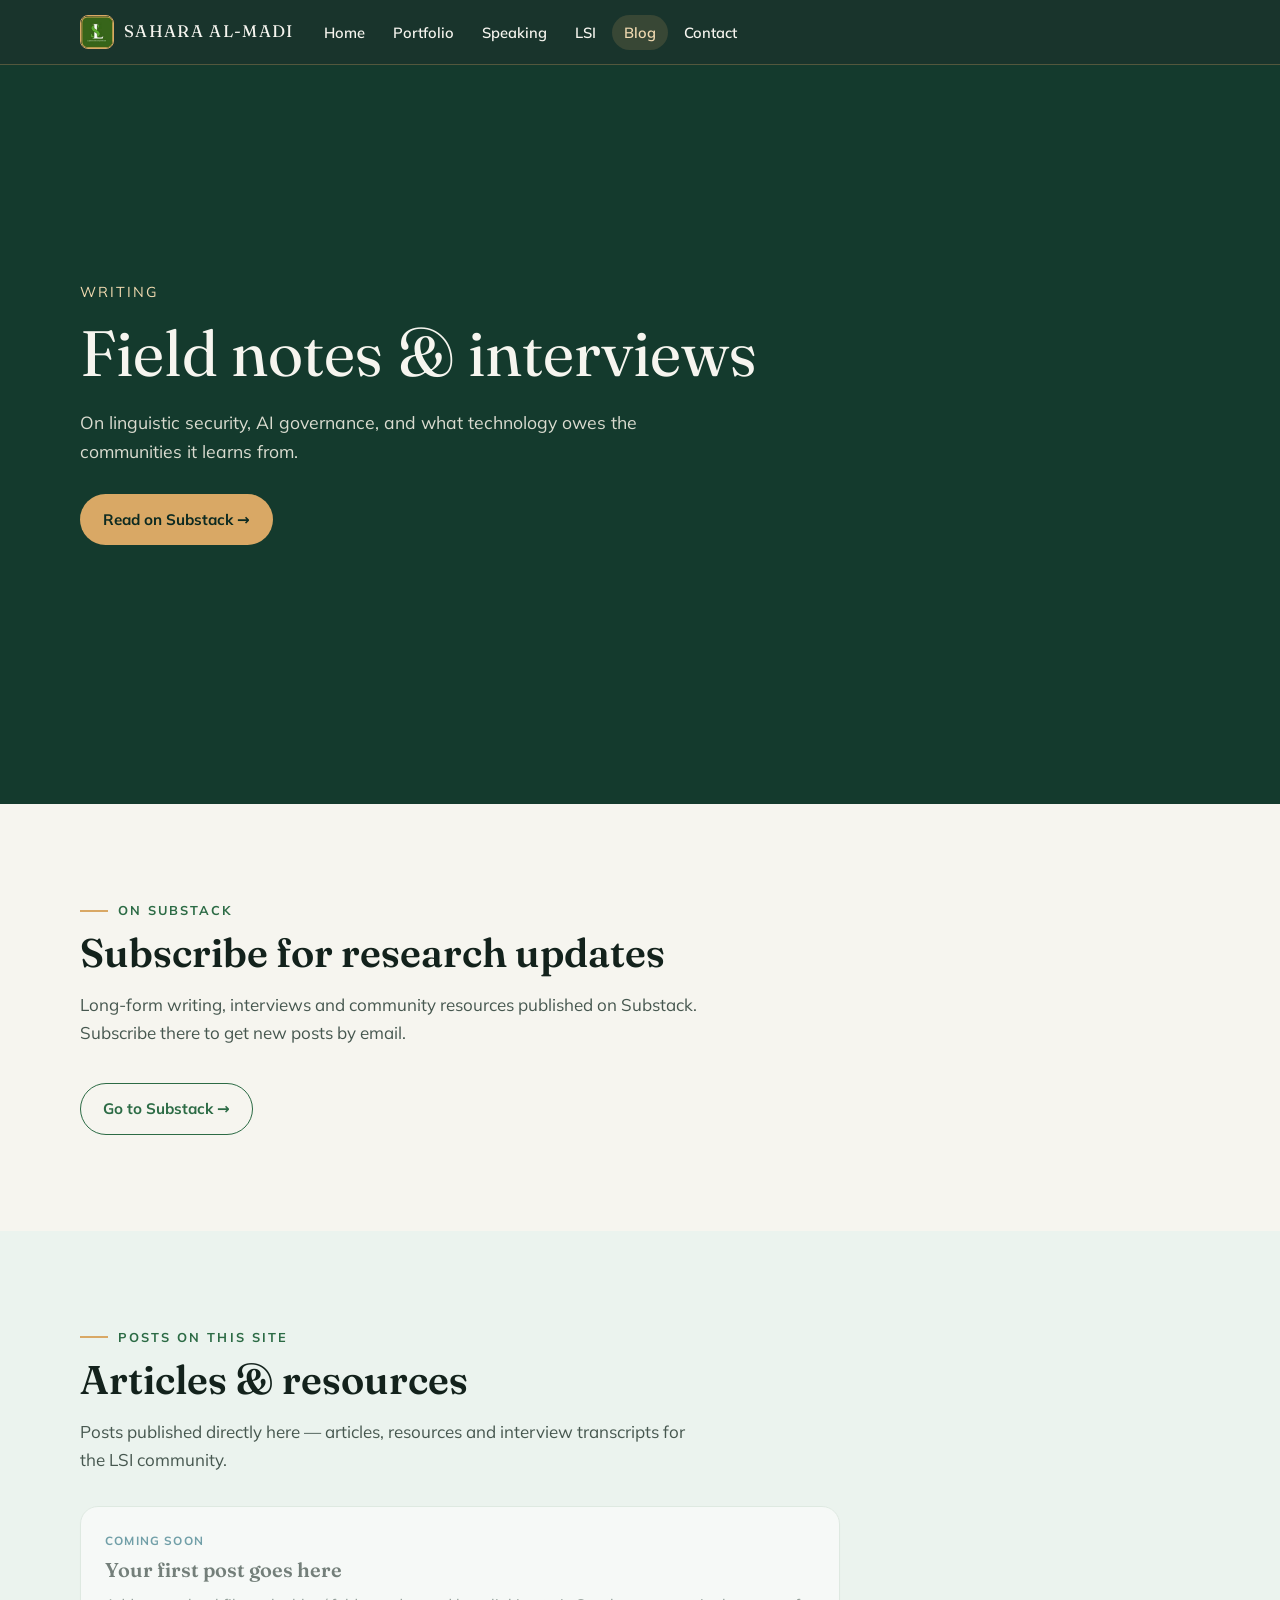
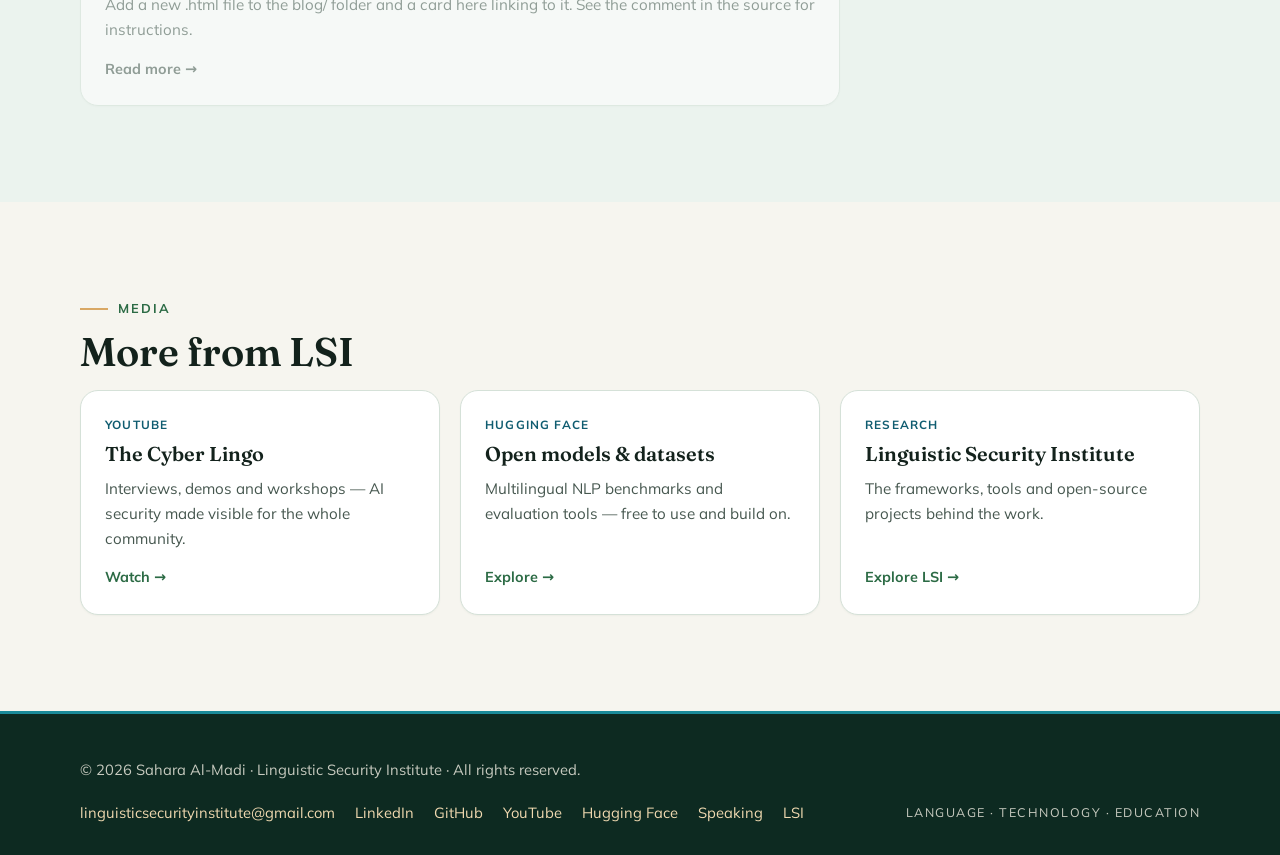
==== commit 059db229: "Add files via upload" ====
--- a/blog/index.html
+++ b/blog/index.html
@@ -115,7 +115,7 @@
 </main>
 
 <footer class="foot"><div class="wrap">
-  <div>© <span data-year>2026</span> Sahara Al-Madi · All rights reserved.</div>
+  <div>© <span data-year>2026</span> Sahara Al-Madi · <span data-i18n="foot.rights">Linguistic Security Institute · All rights reserved.</span></div>
   <div>
     <a href="mailto:linguisticsecurityinstitute@gmail.com">linguisticsecurityinstitute@gmail.com</a>
     <a href="https://www.linkedin.com/in/madisahara" rel="noopener">LinkedIn</a>
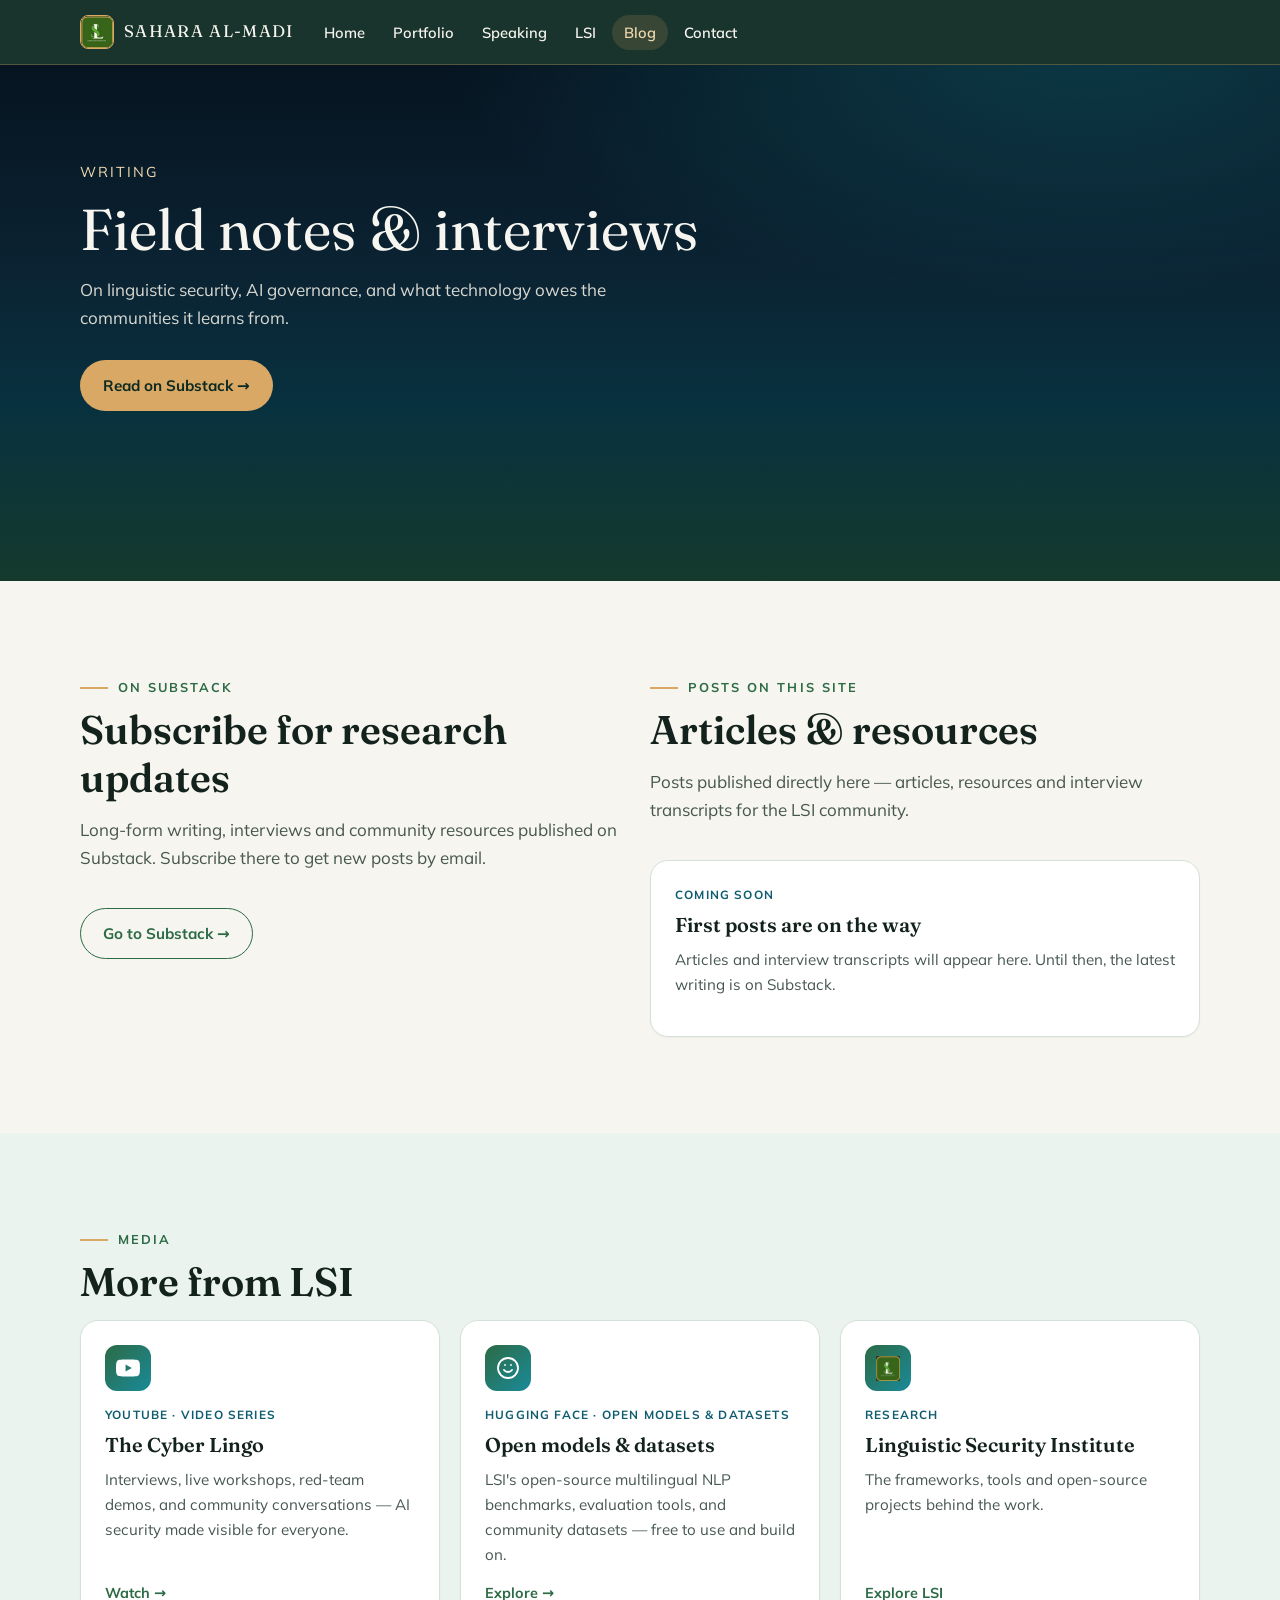
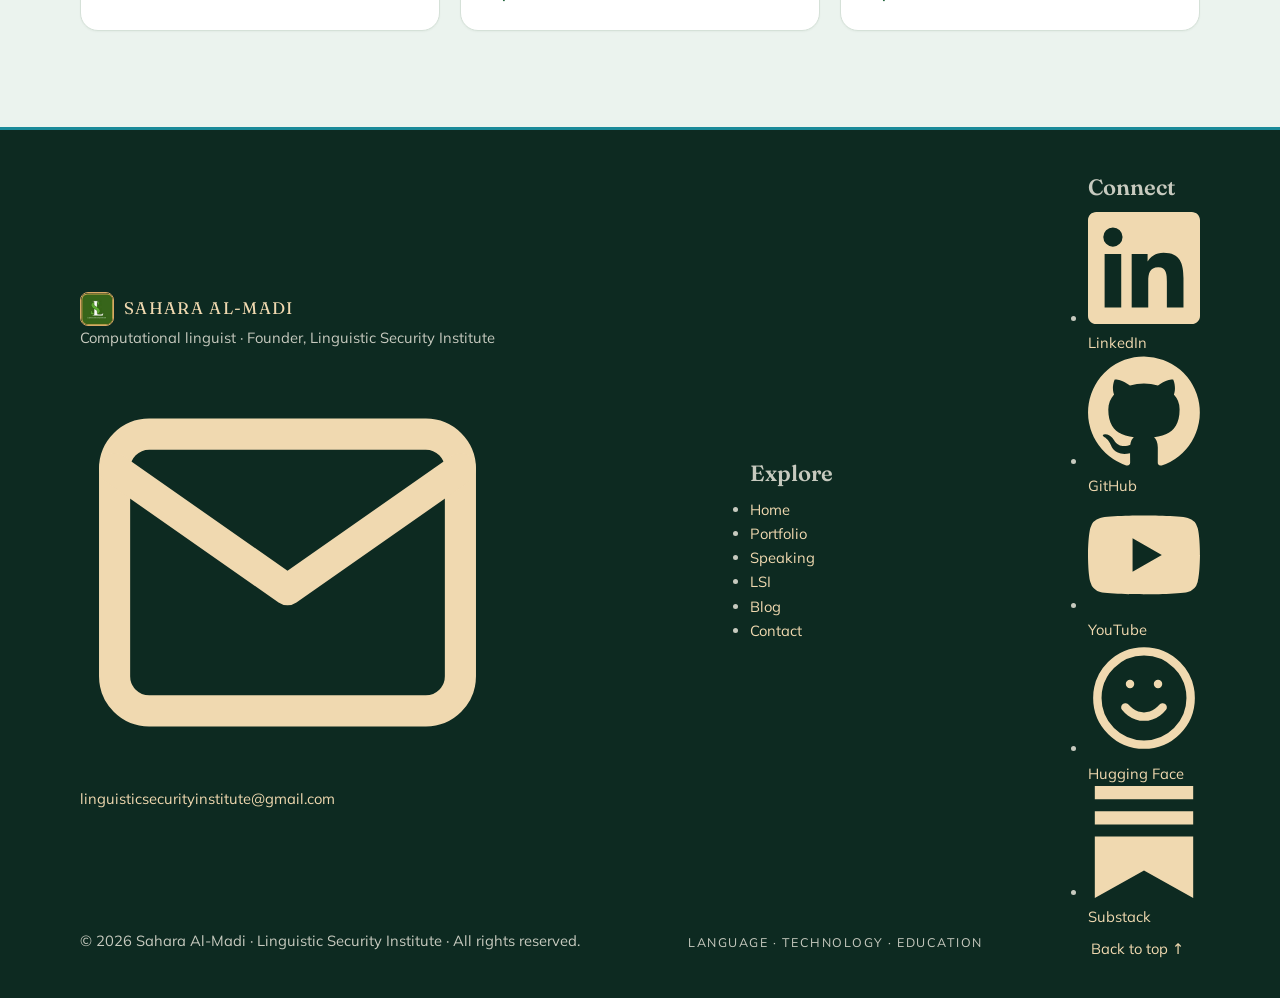
==== commit 7f9b7b3b: "Add files via upload 10/16" ====
--- a/blog/index.html
+++ b/blog/index.html
@@ -14,7 +14,7 @@
 <a class="skip" href="#main" data-i18n="skip">Skip to content</a>
 <header class="topbar">
   <div class="wrap">
-    <a class="brand" href="/"><img src="../assets/lsi-logo.png" alt="" width="34" height="34"><span>Sahara Al-Madi</span></a>
+    <a class="brand" href="/"><img src="../assets/lsi-logo.png" alt="" width="34" height="34"><span data-i18n="name">Sahara Al-Madi</span></a>
     <nav aria-label="Main"><ul class="nav" id="sam-nav">
       <li><a href="/" data-i18n="nav.home">Home</a></li><li><a href="../portfolio.html" data-i18n="nav.portfolio">Portfolio</a></li><li><a href="../speaking.html" data-i18n="nav.speaking">Speaking</a></li><li><a href="../lsi.html" data-i18n="nav.lsi">LSI</a></li><li><a href="index.html" aria-current="page" data-i18n="nav.blog">Blog</a></li>
       <li><a href="../contact.html" data-i18n="nav.contact">Contact</a></li>
@@ -44,89 +44,92 @@
 </div>
 
 <main id="main">
-<section class="page-hero" style="background:var(--forest-800);color:var(--cream);padding:clamp(64px,10vw,120px) 0 clamp(48px,7vw,90px)">
+<section class="hero page-hero slim">
   <div class="wrap">
-    <p class="eyebrow" style="color:var(--gold-soft);font-size:.9rem;letter-spacing:.14em;text-transform:uppercase;margin-bottom:10px">Writing</p>
-    <h1 style="font-size:clamp(2.2rem,6vw,4rem);font-weight:400;margin-bottom:16px">Field notes & interviews</h1>
-    <p style="max-width:52ch;color:rgba(246,242,231,.88);font-size:1.1rem">On linguistic security, AI governance, and what technology owes the communities it learns from.</p>
-    <div style="margin-top:28px;display:flex;flex-wrap:wrap;gap:12px">
-      <a class="btn btn-gold" href="https://substack.com/@linguisticsecurityinstitute" target="_blank" rel="noopener">Read on Substack →</a>
-    </div>
+    <p class="eyebrow" data-i18n="blog.kicker">Writing</p>
+    <h1 data-i18n="media.blog.title">Field notes & interviews</h1>
+    <p class="lede" data-i18n="bl.lede">On linguistic security, AI governance, and what technology owes the communities it learns from.</p>
+    <div class="btns"><a class="btn btn-gold" href="https://substack.com/@linguisticsecurityinstitute" target="_blank" rel="noopener" data-i18n="bl.read">Read on Substack →</a></div>
   </div>
 </section>
 
 <section class="block"><div class="wrap">
-  <p class="kicker">On Substack</p>
-  <h2 class="sec-title">Subscribe for research updates</h2>
-  <p class="sec-intro">Long-form writing, interviews and community resources published on Substack. Subscribe there to get new posts by email.</p>
-  <a class="btn btn-line" href="https://substack.com/@linguisticsecurityinstitute" target="_blank" rel="noopener" style="display:inline-flex">Go to Substack →</a>
+  <div class="grid g2 blog-intro">
+    <div>
+      <p class="kicker" data-i18n="bl.sub.k">On Substack</p>
+      <h2 class="sec-title" data-i18n="bl.sub.t">Subscribe for research updates</h2>
+      <p class="sec-intro" data-i18n="bl.sub.d">Long-form writing, interviews and community resources published on Substack. Subscribe there to get new posts by email.</p>
+      <a class="btn btn-line" href="https://substack.com/@linguisticsecurityinstitute" target="_blank" rel="noopener" data-i18n="bl.sub.b">Go to Substack →</a>
+    </div>
+    <div>
+      <p class="kicker" data-i18n="bl.posts.k">Posts on this site</p>
+      <h2 class="sec-title" data-i18n="bl.posts.t">Articles & resources</h2>
+      <p class="sec-intro" data-i18n="bl.posts.d">Posts published directly here — articles, resources and interview transcripts for the LSI community.</p>
+
+      <!-- ============================================================
+           HOW TO ADD A BLOG POST:
+           1. Create a new file in this blog/ folder, e.g. my-post.html
+              (copy the template at the bottom of this file as a starting point)
+           2. Add an <article class="card post"> block inside .posts below
+              and delete the "coming soon" card
+           3. Commit both files to GitHub; the post goes live automatically
+           ============================================================ -->
+      <div class="posts">
+        <article class="card post soon">
+          <div class="tag" data-i18n="bl.soon.tag">Coming soon</div>
+          <h3 data-i18n="bl.soon.t">First posts are on the way</h3>
+          <p data-i18n="bl.soon.d">Articles and interview transcripts will appear here. Until then, the latest writing is on Substack.</p>
+        </article>
+      </div>
+    </div>
+  </div>
 </div></section>
 
 <section class="block alt"><div class="wrap">
-  <p class="kicker">Posts on this site</p>
-  <h2 class="sec-title">Articles & resources</h2>
-  <p class="sec-intro" style="margin-bottom:32px">Posts published directly here — articles, resources and interview transcripts for the LSI community.</p>
-
-  <!-- ============================================================
-       HOW TO ADD A BLOG POST:
-       1. Create a new file in this blog/ folder, e.g. my-post.html
-          (copy the template at the bottom of this file as a starting point)
-       2. Add a new <article> block below, following the pattern shown
-       3. Commit both files to GitHub — the post goes live automatically
-       ============================================================ -->
-
-  <div style="display:grid;gap:24px;max-width:760px">
-
-    <!-- EXAMPLE — remove this block when you have real posts -->
-    <article class="card" style="opacity:.55;pointer-events:none;user-select:none">
-      <div class="tag">Coming soon</div>
-      <h3>Your first post goes here</h3>
-      <p>Add a new .html file to the blog/ folder and a card here linking to it. See the comment in the source for instructions.</p>
-      <span class="more" style="color:var(--text-soft)">Read more →</span>
-    </article>
-
-  </div>
-</div></section>
-
-<section class="block"><div class="wrap">
-  <p class="kicker">Media</p>
-  <h2 class="sec-title">More from LSI</h2>
+  <p class="kicker" data-i18n="bl.media.k">Media</p>
+  <h2 class="sec-title" data-i18n="bl.media.t">More from LSI</h2>
   <div class="grid g3">
     <a class="card" href="https://www.youtube.com/@TheCyberLingo" target="_blank" rel="noopener">
-      <div class="tag">YouTube</div>
+      <span class="glyph deco" aria-hidden="true"><svg viewBox="0 0 24 24" fill="currentColor" aria-hidden="true"><path d="M23.5 6.19a3.02 3.02 0 00-2.12-2.14C19.5 3.55 12 3.55 12 3.55s-7.5 0-9.38.5A3.02 3.02 0 00.5 6.19C0 8.07 0 12 0 12s0 3.93.5 5.81a3.02 3.02 0 002.12 2.14c1.88.5 9.38.5 9.38.5s7.5 0 9.38-.5a3.02 3.02 0 002.12-2.14C24 15.93 24 12 24 12s0-3.93-.5-5.81zM9.55 15.57V8.43L15.82 12l-6.27 3.57z"/></svg></span>
+      <div class="tag" data-i18n="media.yt.tag">YouTube · video series</div>
       <h3>The Cyber Lingo</h3>
-      <p>Interviews, demos and workshops — AI security made visible for the whole community.</p>
-      <span class="more">Watch →</span>
+      <p data-i18n="media.yt.desc">Interviews, live workshops, red-team demos and visual explainers — making AI security and linguistic rights legible for everyone, not just practitioners.</p>
+      <span class="more" data-i18n="media.yt.cta">Watch on YouTube →</span>
     </a>
     <a class="card" href="https://huggingface.co/madisahara" target="_blank" rel="noopener">
-      <div class="tag">Hugging Face</div>
-      <h3>Open models & datasets</h3>
-      <p>Multilingual NLP benchmarks and evaluation tools — free to use and build on.</p>
-      <span class="more">Explore →</span>
+      <span class="glyph deco" aria-hidden="true"><svg viewBox="0 0 24 24" fill="none" stroke="currentColor" stroke-width="1.8" stroke-linecap="round" stroke-linejoin="round" aria-hidden="true"><circle cx="12" cy="12" r="10"/><path d="M8 14s1.5 2 4 2 4-2 4-2"/><path d="M9 9h.01M15 9h.01"/></svg></span>
+      <div class="tag" data-i18n="media.hf.tag">Hugging Face · open models & datasets</div>
+      <h3 data-i18n="media.hf.title">Open models & datasets</h3>
+      <p data-i18n="media.hf.desc">LSI's open-source models, datasets and evaluation benchmarks for multilingual NLP — research on Arabic, Spanish and marginalized languages, free to use and build on.</p>
+      <span class="more" data-i18n="media.hf.cta">Explore on Hugging Face →</span>
     </a>
     <a class="card" href="../lsi.html">
-      <div class="tag">Research</div>
-      <h3>Linguistic Security Institute</h3>
-      <p>The frameworks, tools and open-source projects behind the work.</p>
-      <span class="more">Explore LSI →</span>
+      <span class="glyph deco" aria-hidden="true"><img src="../assets/lsi-logo.png" alt="" width="24" height="24"></span>
+      <div class="tag" data-i18n="res.k">Research</div>
+      <h3 data-i18n="lsi.full">Linguistic Security Institute</h3>
+      <p data-i18n="bl.r.d">The frameworks, tools and open-source projects behind the work.</p>
+      <span class="more" data-i18n="home.cta3">Explore LSI</span>
     </a>
   </div>
 </div></section>
 </main>
 
-<footer class="foot"><div class="wrap">
-  <div>© <span data-year>2026</span> Sahara Al-Madi · <span data-i18n="foot.rights">Linguistic Security Institute · All rights reserved.</span></div>
-  <div>
-    <a href="mailto:linguisticsecurityinstitute@gmail.com">linguisticsecurityinstitute@gmail.com</a>
-    <a href="https://www.linkedin.com/in/madisahara" rel="noopener">LinkedIn</a>
-    <a href="https://github.com/bintdamiana" rel="noopener">GitHub</a>
-    <a href="https://www.youtube.com/@TheCyberLingo" rel="noopener" target="_blank">YouTube</a>
-    <a href="https://huggingface.co/madisahara" rel="noopener" target="_blank">Hugging Face</a>
-    <a href="../speaking.html">Speaking</a>
-    <a href="../lsi.html">LSI</a>
+<footer class="foot">
+  <div class="wrap foot-grid">
+    <div class="foot-brand">
+      <a class="brand" href="/"><img src="../assets/lsi-logo.png" alt="" width="34" height="34"><span data-i18n="name">Sahara Al-Madi</span></a>
+      <p data-i18n="foot.tag">Computational linguist · Founder, Linguistic Security Institute</p>
+      <a class="foot-mail" href="mailto:linguisticsecurityinstitute@gmail.com"><svg viewBox="0 0 24 24" fill="none" stroke="currentColor" stroke-width="1.8" stroke-linecap="round" stroke-linejoin="round" aria-hidden="true"><rect x="2" y="4" width="20" height="16" rx="2"/><path d="M2 6l10 7 10-7"/></svg><span class="ltr">linguisticsecurityinstitute@gmail.com</span></a>
+    </div>
+    <nav class="foot-col" aria-label="Footer"><h2 data-i18n="foot.explore">Explore</h2><ul><li><a href="/" data-i18n="nav.home">Home</a></li><li><a href="../portfolio.html" data-i18n="nav.portfolio">Portfolio</a></li><li><a href="../speaking.html" data-i18n="nav.speaking">Speaking</a></li><li><a href="../lsi.html" data-i18n="nav.lsi">LSI</a></li><li><a href="index.html" data-i18n="nav.blog">Blog</a></li><li><a href="../contact.html" data-i18n="nav.contact">Contact</a></li></ul></nav>
+    <div class="foot-col"><h2 data-i18n="foot.connect">Connect</h2><ul class="foot-social"><li><a href="https://www.linkedin.com/in/madisahara" rel="noopener" target="_blank"><svg viewBox="0 0 24 24" fill="currentColor" aria-hidden="true"><path d="M20.45 20.45h-3.55v-5.57c0-1.33-.03-3.04-1.85-3.04-1.85 0-2.14 1.45-2.14 2.94v5.67H9.36V9h3.41v1.56h.05c.48-.9 1.64-1.85 3.37-1.85 3.6 0 4.27 2.37 4.27 5.46v6.28zM5.34 7.43a2.06 2.06 0 110-4.13 2.06 2.06 0 010 4.13zM7.12 20.45H3.56V9h3.56v11.45zM22.23 0H1.77C.79 0 0 .77 0 1.73v20.54C0 23.23.79 24 1.77 24h20.45c.98 0 1.78-.77 1.78-1.73V1.73C24 .77 23.2 0 22.23 0z"/></svg><span>LinkedIn</span></a></li><li><a href="https://github.com/bintdamiana" rel="noopener" target="_blank"><svg viewBox="0 0 24 24" fill="currentColor" aria-hidden="true"><path d="M12 .3a12 12 0 00-3.8 23.38c.6.12.83-.26.83-.57l-.02-2.04c-3.34.73-4.04-1.6-4.04-1.6-.55-1.4-1.34-1.77-1.34-1.77-1.08-.74.09-.73.09-.73 1.2.09 1.84 1.24 1.84 1.24 1.07 1.83 2.8 1.3 3.5 1 .1-.78.42-1.31.76-1.6-2.67-.31-5.47-1.34-5.47-5.93 0-1.31.47-2.38 1.24-3.22-.14-.3-.54-1.52.1-3.18 0 0 1-.32 3.3 1.23a11.5 11.5 0 016 0c2.28-1.55 3.29-1.23 3.29-1.23.64 1.66.24 2.88.12 3.18a4.65 4.65 0 011.23 3.22c0 4.61-2.8 5.62-5.48 5.92.42.36.81 1.1.81 2.22l-.01 3.29c0 .31.2.69.82.57A12 12 0 0012 .3"/></svg><span>GitHub</span></a></li><li><a href="https://www.youtube.com/@TheCyberLingo" rel="noopener" target="_blank"><svg viewBox="0 0 24 24" fill="currentColor" aria-hidden="true"><path d="M23.5 6.19a3.02 3.02 0 00-2.12-2.14C19.5 3.55 12 3.55 12 3.55s-7.5 0-9.38.5A3.02 3.02 0 00.5 6.19C0 8.07 0 12 0 12s0 3.93.5 5.81a3.02 3.02 0 002.12 2.14c1.88.5 9.38.5 9.38.5s7.5 0 9.38-.5a3.02 3.02 0 002.12-2.14C24 15.93 24 12 24 12s0-3.93-.5-5.81zM9.55 15.57V8.43L15.82 12l-6.27 3.57z"/></svg><span>YouTube</span></a></li><li><a href="https://huggingface.co/madisahara" rel="noopener" target="_blank"><svg viewBox="0 0 24 24" fill="none" stroke="currentColor" stroke-width="1.8" stroke-linecap="round" stroke-linejoin="round" aria-hidden="true"><circle cx="12" cy="12" r="10"/><path d="M8 14s1.5 2 4 2 4-2 4-2"/><path d="M9 9h.01M15 9h.01"/></svg><span>Hugging Face</span></a></li><li><a href="https://substack.com/@linguisticsecurityinstitute" rel="noopener" target="_blank"><svg viewBox="0 0 24 24" fill="currentColor" aria-hidden="true"><path d="M22.54 8.24H1.46V5.41h21.08v2.83zM1.46 10.81V24L12 18.11 22.54 24V10.81H1.46zM22.54 0H1.46v2.84h21.08V0z"/></svg><span>Substack</span></a></li></ul></div>
   </div>
-  <div class="place">Language · Technology · Education</div>
-</div></footer>
+  <div class="wrap foot-bottom">
+    <p>© <span data-year>2026</span> <span data-i18n="name">Sahara Al-Madi</span> · <span data-i18n="foot.rights">Linguistic Security Institute · All rights reserved.</span></p>
+    <p class="place" data-i18n="foot.place">Language · Technology · Education</p>
+    <a class="to-top" href="#main" data-i18n="foot.top">Back to top ↑</a>
+  </div>
+</footer>
 </div>
 <script src="../assets/site.js"></script>
 </body>
--- a/assets/site.css
+++ b/assets/site.css
@@ -213,8 +213,15 @@
 .sam .chip { font-size: .75rem; font-weight: 700; padding: 4px 10px; border-radius: 999px; background: var(--mist); color: var(--moss); border: 1px solid var(--border); }
 
 /* contact strip */
-.sam .contact-strip { margin-top: 32px; padding: 22px 26px; border-radius: 18px; background: linear-gradient(120deg, var(--forest-800), var(--ocean-700)); color: var(--cream); display: flex; flex-wrap: wrap; align-items: center; justify-content: space-between; gap: 14px; }
+.sam .contact-strip { margin-top: 32px; padding: 22px 26px; border-radius: 18px; background: linear-gradient(120deg, var(--forest-800), var(--ocean-700)); color: var(--cream); display: flex; flex-wrap: wrap; align-items: center; justify-content: space-between; gap: 16px; }
+.sam .contact-strip-left { display: flex; flex-direction: column; gap: 12px; }
+.sam .contact-strip-left > span { font-size: 1rem; font-weight: 600; opacity: .9; }
+.sam .contact-strip-btns { display: flex; flex-wrap: wrap; align-items: center; gap: 12px; }
+.sam .contact-email-link { font-size: .9rem; color: var(--gold-soft); font-weight: 600; }
+.sam .contact-strip-social { display: flex; align-items: center; gap: 8px; flex-shrink: 0; }
+.sam .contact-sep { color: rgba(246,242,231,.45); }
 .sam .contact-strip a { color: var(--gold-soft); font-weight: 700; }
+.sam .contact-strip .btn-gold { margin-left: 0; }
 
 /* ---------- Engagements list ---------- */
 .sam .events { display: grid; gap: 14px; }
@@ -252,6 +259,15 @@
 /* ---------- Poster ---------- */
 .sam .poster { border-radius: 18px; overflow: hidden; border: 1px solid var(--border); box-shadow: 0 22px 50px rgba(13, 42, 33, .14); background: var(--surface); }
 .sam .poster figcaption { padding: 14px 18px; font-size: .9rem; color: var(--text-soft); display: flex; justify-content: space-between; flex-wrap: wrap; gap: 10px; }
+
+/* ---------- Photo gallery ---------- */
+.sam .gallery { display: grid; grid-template-columns: repeat(auto-fit, minmax(300px, 1fr)); gap: 20px; margin-top: 32px; }
+.sam .gallery-item { border-radius: 14px; overflow: hidden; background: var(--surface); border: 1px solid var(--border); box-shadow: 0 8px 24px rgba(13, 42, 33, .10); display: flex; flex-direction: column; }
+.sam .gallery-item img { width: 100%; aspect-ratio: 4/3; object-fit: cover; object-position: center top; display: block; transition: transform .35s ease; }
+.sam .gallery-item:hover img { transform: scale(1.03); }
+.sam .gallery-item figcaption { padding: 12px 16px; font-size: .82rem; color: var(--text-soft); line-height: 1.45; flex: 1; }
+@media (max-width: 640px) { .sam .gallery { grid-template-columns: 1fr; } }
+.sam.m-text .gallery-item img { display: none !important; }
 
 /* ---------- Blog teaser ---------- */
 .sam .blog-cta { display: grid; grid-template-columns: 1.3fr 1fr; gap: 28px; align-items: center; }
--- a/assets/site.css
+++ b/assets/site.css
@@ -213,8 +213,15 @@
 .sam .chip { font-size: .75rem; font-weight: 700; padding: 4px 10px; border-radius: 999px; background: var(--mist); color: var(--moss); border: 1px solid var(--border); }
 
 /* contact strip */
-.sam .contact-strip { margin-top: 32px; padding: 22px 26px; border-radius: 18px; background: linear-gradient(120deg, var(--forest-800), var(--ocean-700)); color: var(--cream); display: flex; flex-wrap: wrap; align-items: center; justify-content: space-between; gap: 14px; }
+.sam .contact-strip { margin-top: 32px; padding: 22px 26px; border-radius: 18px; background: linear-gradient(120deg, var(--forest-800), var(--ocean-700)); color: var(--cream); display: flex; flex-wrap: wrap; align-items: center; justify-content: space-between; gap: 16px; }
+.sam .contact-strip-left { display: flex; flex-direction: column; gap: 12px; }
+.sam .contact-strip-left > span { font-size: 1rem; font-weight: 600; opacity: .9; }
+.sam .contact-strip-btns { display: flex; flex-wrap: wrap; align-items: center; gap: 12px; }
+.sam .contact-email-link { font-size: .9rem; color: var(--gold-soft); font-weight: 600; }
+.sam .contact-strip-social { display: flex; align-items: center; gap: 8px; flex-shrink: 0; }
+.sam .contact-sep { color: rgba(246,242,231,.45); }
 .sam .contact-strip a { color: var(--gold-soft); font-weight: 700; }
+.sam .contact-strip .btn-gold { margin-left: 0; }
 
 /* ---------- Engagements list ---------- */
 .sam .events { display: grid; gap: 14px; }
@@ -252,6 +259,15 @@
 /* ---------- Poster ---------- */
 .sam .poster { border-radius: 18px; overflow: hidden; border: 1px solid var(--border); box-shadow: 0 22px 50px rgba(13, 42, 33, .14); background: var(--surface); }
 .sam .poster figcaption { padding: 14px 18px; font-size: .9rem; color: var(--text-soft); display: flex; justify-content: space-between; flex-wrap: wrap; gap: 10px; }
+
+/* ---------- Photo gallery ---------- */
+.sam .gallery { display: grid; grid-template-columns: repeat(auto-fit, minmax(300px, 1fr)); gap: 20px; margin-top: 32px; }
+.sam .gallery-item { border-radius: 14px; overflow: hidden; background: var(--surface); border: 1px solid var(--border); box-shadow: 0 8px 24px rgba(13, 42, 33, .10); display: flex; flex-direction: column; }
+.sam .gallery-item img { width: 100%; aspect-ratio: 4/3; object-fit: cover; object-position: center top; display: block; transition: transform .35s ease; }
+.sam .gallery-item:hover img { transform: scale(1.03); }
+.sam .gallery-item figcaption { padding: 12px 16px; font-size: .82rem; color: var(--text-soft); line-height: 1.45; flex: 1; }
+@media (max-width: 640px) { .sam .gallery { grid-template-columns: 1fr; } }
+.sam.m-text .gallery-item img { display: none !important; }
 
 /* ---------- Blog teaser ---------- */
 .sam .blog-cta { display: grid; grid-template-columns: 1.3fr 1fr; gap: 28px; align-items: center; }
